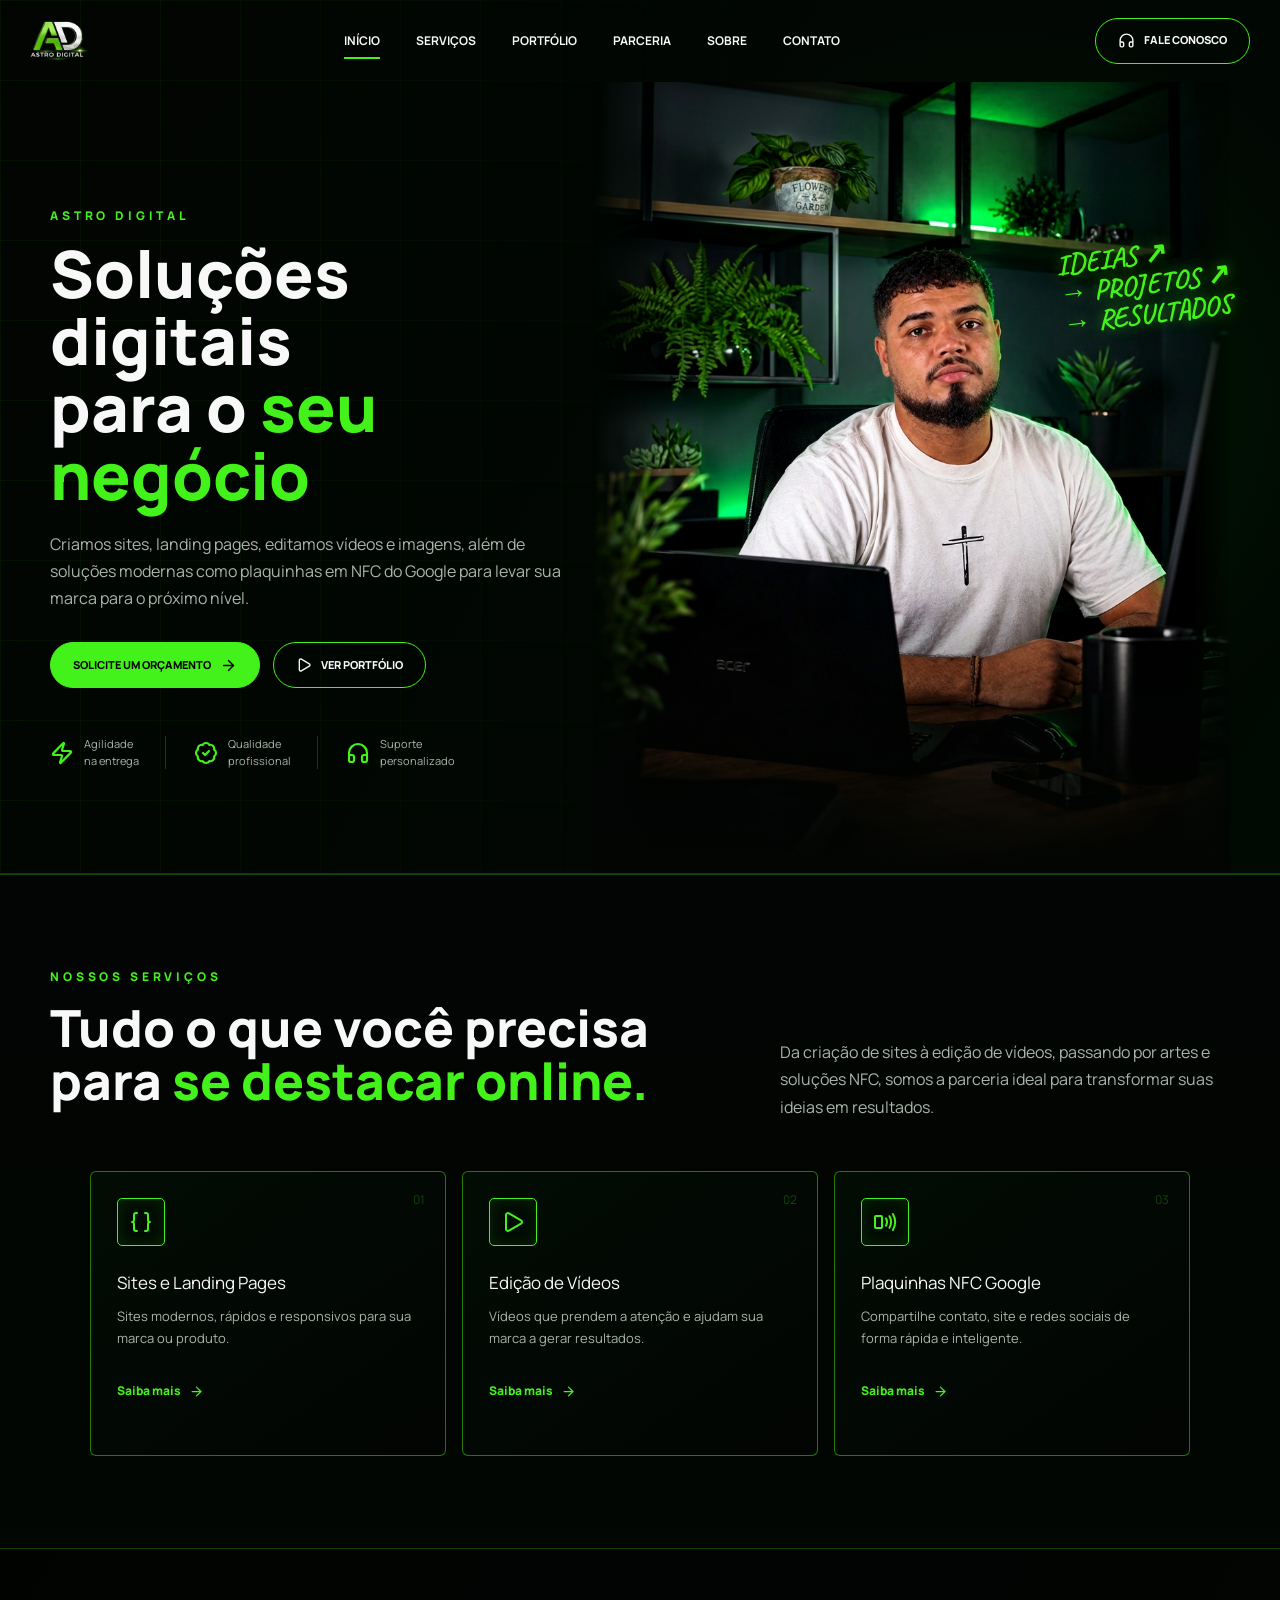
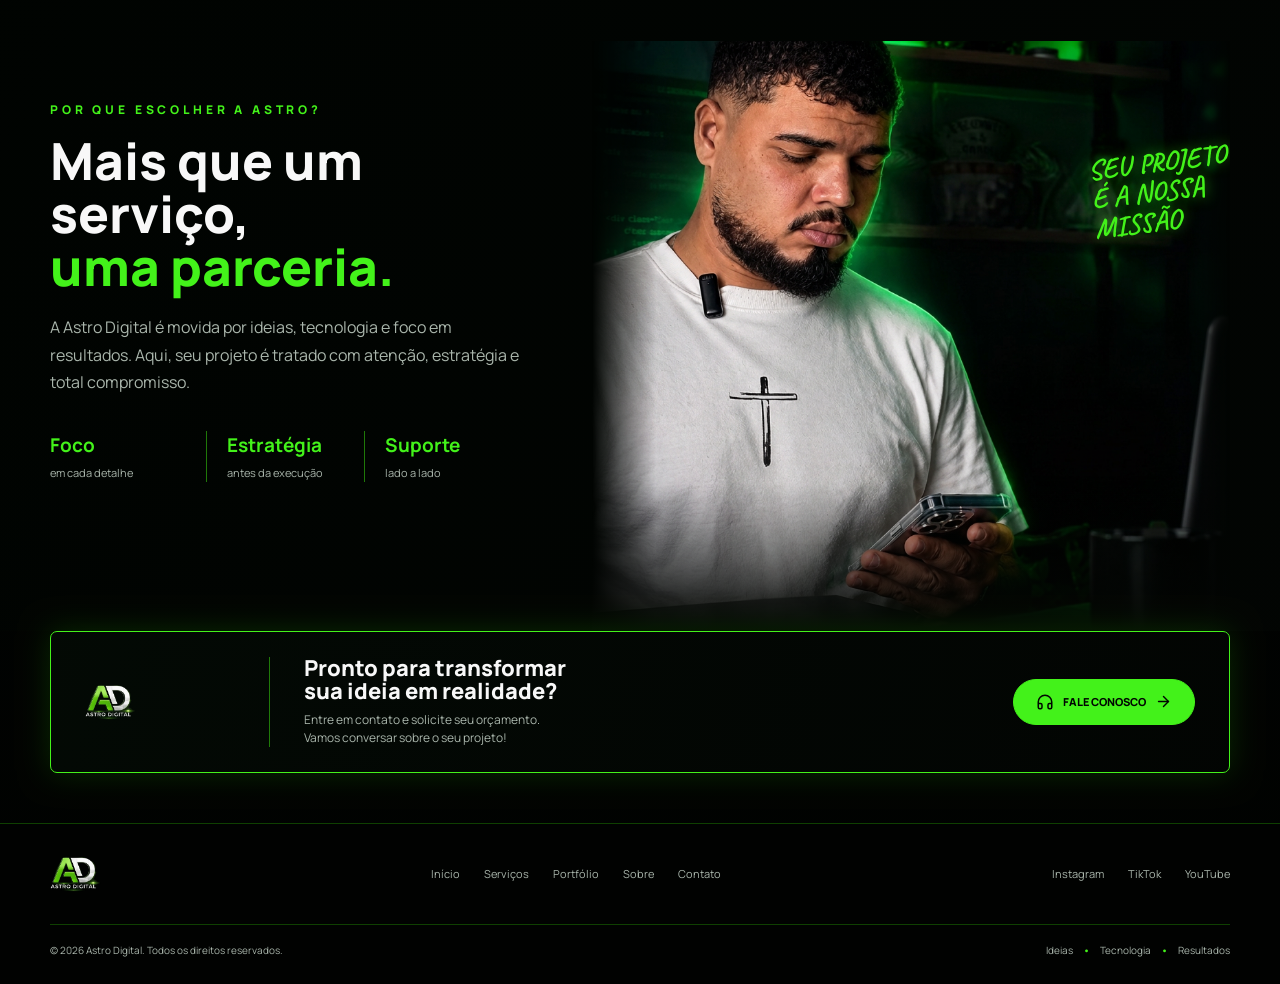
==== index.html @ e7de52a6 "fix(services): remove card Edicao de Imagens e reorganiza grid para 3 servicos - Remove o card de se" ====
<!DOCTYPE html><html lang="en"><head><meta charSet="utf-8"/><meta name="viewport" content="width=device-width, initial-scale=1"/><link rel="preload" as="image" href="assets/astro-digital-logo.png"/><link rel="preload" as="image" href="assets/astro-working-desk-clean-v2-CTV6lMRl.jpg"/><link rel="preload" as="image" href="assets/astro-working-mobile-clean-CJZQh8Om.jpg"/><link rel="stylesheet" href="assets/styles-Bp2NndaP.css" data-precedence="default"/><link rel="stylesheet" href="https://fonts.googleapis.com/css2?family=Caveat:wght@600;700&amp;family=Manrope:wght@400;500;600;700;800&amp;display=swap" data-precedence="default"/><title>Astro Digital | Soluções digitais para o seu negócio</title><meta name="author" content="Astro Digital"/><meta name="description" content="Sites, landing pages, edição de vídeos e imagens e soluções NFC para transformar sua presença digital."/><meta property="og:title" content="Astro Digital | Ideias, tecnologia e resultados"/><meta property="og:description" content="Soluções digitais modernas para levar sua marca ao próximo nível."/><meta property="og:type" content="website"/><meta name="twitter:card" content="summary_large_image"/><link rel="modulepreload" href="assets/index-htmOIu1R.js"/><link rel="modulepreload" href="assets/routes-BQDu5A8Y.js"/><link rel="preconnect" href="https://fonts.googleapis.com"/><link rel="preconnect" href="https://fonts.gstatic.com" crossorigin="anonymous"/><link rel="icon" href="/favicon.png" type="image/png"/>
<style>
	@font-face {
		font-family: 'CameraPlainVariable';
		src: url('https://cdn.gpteng.co/mcp-widgets/v1/fonts/CameraPlainVariable.woff2') format('woff2');
		font-weight: 100 900;
		font-style: normal;
		font-display: swap;
	}

	

	

	

	

	

	

	

	

	

	

	

	

	

	

	
		
		
		
		

  
  
  @media (min-width: 901px) {
    .services-grid {
      grid-template-columns: repeat(3, 1fr) !important;
      max-width: 1100px !important;
      margin-inline: auto !important;
    }
  }

  /* Mobile Menu Styles & Fixes */
  @media (max-width: 900px) {
    /* Header MUST be higher than any backdrop */
    .site-header {
      z-index: 100000 !important;
      position: fixed !important;
    }
    .header-inner {
      position: relative !important;
      z-index: 100001 !important;
    }
    .menu-toggle {
      display: inline-flex !important;
      position: relative !important;
      z-index: 100002 !important;
      cursor: pointer !important;
      touch-action: manipulation !important;
      -webkit-tap-highlight-color: transparent !important;
      border: 1.5px solid #39FF14 !important;
      background: #07100A !important;
      color: #39FF14 !important;
      border-radius: 8px !important;
      width: 44px !important;
      height: 44px !important;
      padding: 0 !important;
      align-items: center !important;
      justify-content: center !important;
      box-shadow: 0 0 15px rgba(57, 255, 20, 0.25) !important;
      transition: all 0.2s ease !important;
    }
    .menu-toggle svg {
      stroke: #39FF14 !important;
      width: 22px !important;
      height: 22px !important;
    }
    .main-nav {
      display: none !important;
      position: fixed !important;
      top: 76px !important;
      left: 12px !important;
      right: 12px !important;
      background: #07100A !important;
      background: rgba(7, 16, 10, 0.98) !important;
      -webkit-backdrop-filter: blur(20px) !important;
      backdrop-filter: blur(20px) !important;
      border: 1px solid #144626 !important;
      border-radius: 16px !important;
      box-shadow: 0 25px 60px rgba(0, 0, 0, 0.95), 0 0 30px rgba(57, 255, 20, 0.15) !important;
      padding: 18px 16px !important;
      flex-direction: column !important;
      align-items: stretch !important;
      gap: 6px !important;
      z-index: 100001 !important;
      max-height: calc(100vh - 90px) !important;
      overflow-y: auto !important;
    }
    .main-nav.is-open {
      display: flex !important;
      animation: menuSlideDown 0.2s cubic-bezier(0.16, 1, 0.3, 1) forwards !important;
    }
    /* Remove the weird horizontal line under In�cio */
    .main-nav a:after {
      display: none !important;
      content: none !important;
    }
    .main-nav a {
      display: flex !important;
      align-items: center !important;
      justify-content: space-between !important;
      padding: 13px 16px !important;
      color: #FFFFFF !important;
      font-size: 14px !important;
      font-weight: 700 !important;
      letter-spacing: 0.5px !important;
      text-transform: uppercase !important;
      border-radius: 8px !important;
      border: 1px solid rgba(255, 255, 255, 0.06) !important;
      background: rgba(255, 255, 255, 0.02) !important;
      transition: all 0.15s ease !important;
      text-decoration: none !important;
    }
    .main-nav a:hover, .main-nav a:active {
      background: rgba(57, 255, 20, 0.12) !important;
      border-color: #39FF14 !important;
      color: #39FF14 !important;
      padding-left: 20px !important;
    }
    .main-nav a.nav-mobile-cta {
      margin-top: 10px !important;
      background: #39FF14 !important;
      color: #030605 !important;
      font-weight: 800 !important;
      font-size: 15px !important;
      justify-content: center !important;
      gap: 8px !important;
      border: none !important;
      box-shadow: 0 4px 18px rgba(57, 255, 20, 0.35) !important;
      padding: 15px !important;
    }
    .main-nav a.nav-mobile-cta:hover, .main-nav a.nav-mobile-cta:active {
      background: #18E65C !important;
      color: #030605 !important;
      padding-left: 16px !important;
    }
    .main-nav a.nav-mobile-cta svg {
      stroke: #030605 !important;
      color: #030605 !important;
    }
    /* Backdrop sits BEHIND site-header (z-index: 99990 vs 100000) */
    .nav-backdrop {
      display: none;
      position: fixed;
      inset: 0;
      background: rgba(0, 0, 0, 0.7);
      -webkit-backdrop-filter: blur(4px);
      backdrop-filter: blur(4px);
      z-index: 99990 !important;
    }
    .nav-backdrop.is-open {
      display: block !important;
    }
  }
  @media (min-width: 901px) {
    .nav-mobile-cta {
      display: none !important;
    }
  }
  @keyframes menuSlideDown {
    from {
      opacity: 0;
      transform: translateY(-14px) scale(0.98);
    }
    to {
      opacity: 1;
      transform: translateY(0) scale(1);
    }
  }
</style>
<meta name="twitter:title" content="Astro Digital | Ideias, tecnologia e resultados"><meta name="twitter:description" content="Soluções digitais modernas para levar sua marca ao próximo nível."><meta property="og:image" content="https://pub-bb2e103a32db4e198524a2e9ed8f35b4.r2.dev/lovp_7zy7ee81qc8mzsssf09ak0rqf8/93fd3decd55ed6b2c03324926ef4eb8d_1790677538454.png"><meta name="twitter:image" content="https://pub-bb2e103a32db4e198524a2e9ed8f35b4.r2.dev/lovp_7zy7ee81qc8mzsssf09ak0rqf8/93fd3decd55ed6b2c03324926ef4eb8d_1790677538454.png"><style>
  #lovable-badge, 
  aside[id*="lovable"], 
  div[id*="lovable"], 
  a[href*="lovable.dev"],
  a[href*="lovable"] { 
    display: none !important; 
    opacity: 0 !important; 
    visibility: hidden !important; 
    pointer-events: none !important; 
  }
  .brand {
    display: inline-flex !important;
    align-items: center !important;
    height: 48px !important;
    width: auto !important;
    max-width: 180px !important;
    overflow: visible !important;
  }
  .brand img {
    object-fit: contain !important;
    object-position: left center !important;
    width: auto !important;
    height: 42px !important;
    max-height: 42px !important;
    max-width: 100% !important;
    display: block !important;
  }
  .brand.brand-compact {
    height: 40px !important;
    max-width: 150px !important;
  }
  .brand.brand-compact img {
    height: 36px !important;
    max-height: 36px !important;
  }
</style>
</head><body><!--$--><main class="site-shell"><header class="site-header"><div class="header-inner"><a class="brand" href="#inicio" aria-label="Astro Digital — início"><img src="assets/astro-digital-logo.png" alt="Astro Digital"/></a><nav class="main-nav" aria-label="Navegação principal"><a href="#inicio">Início</a><a href="#servicos">Serviços</a><a href="portfolio.html">Portfólio</a><a href="parceria.html">Parceria</a><a href="#sobre">Sobre</a><a href="#contato">Contato</a><a href="https://wa.me/5573982335157?text=Ol%C3%A1%2C%20vim%20pelo%20site%20da%20Astro%20Digital%20e%20gostaria%20de%20solicitar%20um%20or%C3%A7amento." target="_blank" rel="noreferrer" class="nav-mobile-cta"><svg xmlns="http://www.w3.org/2000/svg" width="16" height="16" viewBox="0 0 24 24" fill="none" stroke="currentColor" stroke-width="2" stroke-linecap="round" stroke-linejoin="round" class="lucide lucide-headphones" aria-hidden="true"><path d="M3 14h3a2 2 0 0 1 2 2v3a2 2 0 0 1-2 2H5a2 2 0 0 1-2-2v-7a9 9 0 0 1 18 0v7a2 2 0 0 1-2 2h-1a2 2 0 0 1-2-2v-3a2 2 0 0 1 2-2h3"></path></svg> Fale conosco</a></nav><a class="button button-outline header-cta" href="https://wa.me/5573982335157?text=Olá%2C%20vim%20pelo%20site%20da%20Astro%20Digital%20e%20gostaria%20de%20solicitar%20um%20orçamento." target="_blank" rel="noreferrer"><svg xmlns="http://www.w3.org/2000/svg" width="17" height="17" viewBox="0 0 24 24" fill="none" stroke="currentColor" stroke-width="2" stroke-linecap="round" stroke-linejoin="round" class="lucide lucide-headphones" aria-hidden="true"><path d="M3 14h3a2 2 0 0 1 2 2v3a2 2 0 0 1-2 2H5a2 2 0 0 1-2-2v-7a9 9 0 0 1 18 0v7a2 2 0 0 1-2 2h-1a2 2 0 0 1-2-2v-3a2 2 0 0 1 2-2h3"></path></svg> Fale conosco</a><button class="menu-toggle" type="button" aria-label="Abrir menu" aria-expanded="false"><svg xmlns="http://www.w3.org/2000/svg" width="24" height="24" viewBox="0 0 24 24" fill="none" stroke="currentColor" stroke-width="2" stroke-linecap="round" stroke-linejoin="round" class="lucide lucide-menu" aria-hidden="true"><path d="M4 5h16"></path><path d="M4 12h16"></path><path d="M4 19h16"></path></svg></button></div></header><section class="hero" id="inicio"><div class="hero-grid container"><div class="hero-copy"><p class="eyebrow">Astro Digital</p><h1>Soluções digitais<br/> para o <em>seu negócio</em></h1><p class="hero-description">Criamos sites, landing pages, editamos vídeos e imagens, além de soluções modernas como plaquinhas em NFC do Google para levar sua marca para o próximo nível.</p><div class="hero-actions"><a class="button button-primary" href="https://wa.me/5573982335157?text=Olá%2C%20vim%20pelo%20site%20da%20Astro%20Digital%20e%20gostaria%20de%20solicitar%20um%20orçamento." target="_blank" rel="noreferrer">Solicite um orçamento <svg xmlns="http://www.w3.org/2000/svg" width="17" height="17" viewBox="0 0 24 24" fill="none" stroke="currentColor" stroke-width="2" stroke-linecap="round" stroke-linejoin="round" class="lucide lucide-arrow-right" aria-hidden="true"><path d="M5 12h14"></path><path d="m12 5 7 7-7 7"></path></svg></a><a class="button button-outline" href="portfolio.html"><svg xmlns="http://www.w3.org/2000/svg" width="16" height="16" viewBox="0 0 24 24" fill="none" stroke="currentColor" stroke-width="2" stroke-linecap="round" stroke-linejoin="round" class="lucide lucide-play" aria-hidden="true"><path d="M5 5a2 2 0 0 1 3.008-1.728l11.997 6.998a2 2 0 0 1 .003 3.458l-12 7A2 2 0 0 1 5 19z"></path></svg> Ver portfólio</a></div><div class="trust-row"><span><svg xmlns="http://www.w3.org/2000/svg" width="24" height="24" viewBox="0 0 24 24" fill="none" stroke="currentColor" stroke-width="2" stroke-linecap="round" stroke-linejoin="round" class="lucide lucide-zap" aria-hidden="true"><path d="M4 14a1 1 0 0 1-.78-1.63l9.9-10.2a.5.5 0 0 1 .86.46l-1.92 6.02A1 1 0 0 0 13 10h7a1 1 0 0 1 .78 1.63l-9.9 10.2a.5.5 0 0 1-.86-.46l1.92-6.02A1 1 0 0 0 11 14z"></path></svg> Agilidade<br/> na entrega</span><span><svg xmlns="http://www.w3.org/2000/svg" width="24" height="24" viewBox="0 0 24 24" fill="none" stroke="currentColor" stroke-width="2" stroke-linecap="round" stroke-linejoin="round" class="lucide lucide-badge-check" aria-hidden="true"><path d="M3.85 8.62a4 4 0 0 1 4.78-4.77 4 4 0 0 1 6.74 0 4 4 0 0 1 4.78 4.78 4 4 0 0 1 0 6.74 4 4 0 0 1-4.77 4.78 4 4 0 0 1-6.75 0 4 4 0 0 1-4.78-4.77 4 4 0 0 1 0-6.76Z"></path><path d="m9 12 2 2 4-4"></path></svg> Qualidade<br/> profissional</span><span><svg xmlns="http://www.w3.org/2000/svg" width="24" height="24" viewBox="0 0 24 24" fill="none" stroke="currentColor" stroke-width="2" stroke-linecap="round" stroke-linejoin="round" class="lucide lucide-headphones" aria-hidden="true"><path d="M3 14h3a2 2 0 0 1 2 2v3a2 2 0 0 1-2 2H5a2 2 0 0 1-2-2v-7a9 9 0 0 1 18 0v7a2 2 0 0 1-2 2h-1a2 2 0 0 1-2-2v-3a2 2 0 0 1 2-2h3"></path></svg> Suporte<br/> personalizado</span></div></div><div class="hero-visual"><img src="assets/astro-working-desk-clean-v2-CTV6lMRl.jpg" alt="Profissional da Astro Digital em seu estúdio de trabalho"/><div class="scribble">IDEIAS ↗<br/>→ PROJETOS ↗<br/>→ RESULTADOS</div></div></div></section><section class="services section" id="servicos"><div class="container"><div class="section-intro split-heading"><div><p class="eyebrow">Nossos serviços</p><h2>Tudo o que você precisa<br/> para <em>se destacar online.</em></h2></div><p>Da criação de sites à edição de vídeos, passando por artes e soluções NFC, somos a parceria ideal para transformar suas ideias em resultados.</p></div><div class="services-grid"><article class="service-card"><span class="service-number">0<!-- -->1</span><div class="service-icon"><svg xmlns="http://www.w3.org/2000/svg" width="24" height="24" viewBox="0 0 24 24" fill="none" stroke="currentColor" stroke-width="2" stroke-linecap="round" stroke-linejoin="round" class="lucide lucide-braces" aria-hidden="true"><path d="M8 3H7a2 2 0 0 0-2 2v5a2 2 0 0 1-2 2 2 2 0 0 1 2 2v5c0 1.1.9 2 2 2h1"></path><path d="M16 21h1a2 2 0 0 0 2-2v-5c0-1.1.9-2 2-2a2 2 0 0 1-2-2V5a2 2 0 0 0-2-2h-1"></path></svg></div><h3>Sites e Landing Pages</h3><p>Sites modernos, rápidos e responsivos para sua marca ou produto.</p><a href="https://wa.me/5573982335157?text=Olá%2C%20vim%20pelo%20site%20da%20Astro%20Digital%20e%20gostaria%20de%20solicitar%20um%20orçamento." target="_blank" rel="noreferrer">Saiba mais <svg xmlns="http://www.w3.org/2000/svg" width="15" height="15" viewBox="0 0 24 24" fill="none" stroke="currentColor" stroke-width="2" stroke-linecap="round" stroke-linejoin="round" class="lucide lucide-arrow-right" aria-hidden="true"><path d="M5 12h14"></path><path d="m12 5 7 7-7 7"></path></svg></a></article><article class="service-card"><span class="service-number">0<!-- -->2</span><div class="service-icon"><svg xmlns="http://www.w3.org/2000/svg" width="24" height="24" viewBox="0 0 24 24" fill="none" stroke="currentColor" stroke-width="2" stroke-linecap="round" stroke-linejoin="round" class="lucide lucide-play" aria-hidden="true"><path d="M5 5a2 2 0 0 1 3.008-1.728l11.997 6.998a2 2 0 0 1 .003 3.458l-12 7A2 2 0 0 1 5 19z"></path></svg></div><h3>Edição de Vídeos</h3><p>Vídeos que prendem a atenção e ajudam sua marca a gerar resultados.</p><a href="https://wa.me/5573982335157?text=Olá%2C%20vim%20pelo%20site%20da%20Astro%20Digital%20e%20gostaria%20de%20solicitar%20um%20orçamento." target="_blank" rel="noreferrer">Saiba mais <svg xmlns="http://www.w3.org/2000/svg" width="15" height="15" viewBox="0 0 24 24" fill="none" stroke="currentColor" stroke-width="2" stroke-linecap="round" stroke-linejoin="round" class="lucide lucide-arrow-right" aria-hidden="true"><path d="M5 12h14"></path><path d="m12 5 7 7-7 7"></path></svg></a></article><article class="service-card"><span class="service-number">0<!-- -->3</span><div class="service-icon"><svg xmlns="http://www.w3.org/2000/svg" width="24" height="24" viewBox="0 0 24 24" fill="none" stroke="currentColor" stroke-width="2" stroke-linecap="round" stroke-linejoin="round" class="lucide lucide-smartphone-nfc" aria-hidden="true"><rect width="7" height="12" x="2" y="6" rx="1"></rect><path d="M13 8.32a7.43 7.43 0 0 1 0 7.36"></path><path d="M16.46 6.21a11.76 11.76 0 0 1 0 11.58"></path><path d="M19.91 4.1a15.91 15.91 0 0 1 .01 15.8"></path></svg></div><h3>Plaquinhas NFC Google</h3><p>Compartilhe contato, site e redes sociais de forma rápida e inteligente.</p><a href="https://wa.me/5573982335157?text=Olá%2C%20vim%20pelo%20site%20da%20Astro%20Digital%20e%20gostaria%20de%20solicitar%20um%20orçamento." target="_blank" rel="noreferrer">Saiba mais <svg xmlns="http://www.w3.org/2000/svg" width="15" height="15" viewBox="0 0 24 24" fill="none" stroke="currentColor" stroke-width="2" stroke-linecap="round" stroke-linejoin="round" class="lucide lucide-arrow-right" aria-hidden="true"><path d="M5 12h14"></path><path d="m12 5 7 7-7 7"></path></svg></a></article></div></div></section><section class="about section" id="sobre"><div class="container about-grid"><div class="about-copy"><p class="eyebrow">Por que escolher a Astro?</p><h2>Mais que um serviço,<br/><em>uma parceria.</em></h2><p>A Astro Digital é movida por ideias, tecnologia e foco em resultados. Aqui, seu projeto é tratado com atenção, estratégia e total compromisso.</p><div class="values-row"><div><strong>Foco</strong><span>em cada detalhe</span></div><div><strong>Estratégia</strong><span>antes da execução</span></div><div><strong>Suporte</strong><span>lado a lado</span></div></div></div><div class="about-visual"><img src="assets/astro-working-mobile-clean-CJZQh8Om.jpg" alt="Profissional da Astro Digital trabalhando em um projeto"/><div class="scribble">SEU PROJETO<br/>É A NOSSA<br/>MISSÃO</div></div></div></section><section class="contact section" id="contato"><div class="container contact-box"><a class="brand brand-compact" href="#inicio" aria-label="Astro Digital — início"><img src="assets/astro-digital-logo.png" alt="Astro Digital"/></a><div class="contact-copy"><h2>Pronto para transformar<br/> sua ideia em realidade?</h2><p>Entre em contato e solicite seu orçamento.<br/>Vamos conversar sobre o seu projeto!</p></div><a class="button button-primary" href="https://wa.me/5573982335157?text=Olá%2C%20vim%20pelo%20site%20da%20Astro%20Digital%20e%20gostaria%20de%20solicitar%20um%20orçamento." target="_blank" rel="noreferrer"><svg xmlns="http://www.w3.org/2000/svg" width="18" height="18" viewBox="0 0 24 24" fill="none" stroke="currentColor" stroke-width="2" stroke-linecap="round" stroke-linejoin="round" class="lucide lucide-headphones" aria-hidden="true"><path d="M3 14h3a2 2 0 0 1 2 2v3a2 2 0 0 1-2 2H5a2 2 0 0 1-2-2v-7a9 9 0 0 1 18 0v7a2 2 0 0 1-2 2h-1a2 2 0 0 1-2-2v-3a2 2 0 0 1 2-2h3"></path></svg> Fale conosco <svg xmlns="http://www.w3.org/2000/svg" width="17" height="17" viewBox="0 0 24 24" fill="none" stroke="currentColor" stroke-width="2" stroke-linecap="round" stroke-linejoin="round" class="lucide lucide-arrow-right" aria-hidden="true"><path d="M5 12h14"></path><path d="m12 5 7 7-7 7"></path></svg></a></div></section><footer class="footer"><div class="container footer-main"><a class="brand brand-compact" href="#inicio" aria-label="Astro Digital — início"><img src="assets/astro-digital-logo.png" alt="Astro Digital"/></a><nav aria-label="Navegação do rodapé"><a href="#inicio">Início</a><a href="#servicos">Serviços</a><a href="portfolio.html">Portfólio</a><a href="#sobre">Sobre</a><a href="#contato">Contato</a></nav><div class="footer-socials"><a href="https://www.instagram.com/astro_digital01/" target="_blank" rel="noreferrer">Instagram</a><a href="#contato">TikTok</a><a href="#contato">YouTube</a></div></div><div class="container footer-bottom"><span>© 2026 Astro Digital. Todos os direitos reservados.</span><span>Ideias <b>•</b> Tecnologia <b>•</b> Resultados</span></div></footer></main>


<script>
(function() {
  const menuToggle = document.querySelector('.menu-toggle');
  const mainNav = document.querySelector('.main-nav');
  const header = document.querySelector('.site-header');

  if (!menuToggle || !mainNav) return;

  // Create backdrop element (sits behind header)
  let backdrop = document.querySelector('.nav-backdrop');
  if (!backdrop) {
    backdrop = document.createElement('div');
    backdrop.className = 'nav-backdrop';
    document.body.appendChild(backdrop);
  }

  // Icons with explicit neon green stroke
  const hamburgerSvg = '<svg xmlns="http://www.w3.org/2000/svg" width="22" height="22" viewBox="0 0 24 24" fill="none" stroke="#39FF14" stroke-width="2.2" stroke-linecap="round" stroke-linejoin="round"><path d="M4 6h16"></path><path d="M4 12h16"></path><path d="M4 18h16"></path></svg>';
  const closeSvg = '<svg xmlns="http://www.w3.org/2000/svg" width="22" height="22" viewBox="0 0 24 24" fill="none" stroke="#39FF14" stroke-width="2.5" stroke-linecap="round" stroke-linejoin="round"><line x1="18" y1="6" x2="6" y2="18"></line><line x1="6" y1="6" x2="18" y2="18"></line></svg>';

  function openMenu() {
    mainNav.classList.add('is-open');
    backdrop.classList.add('is-open');
    menuToggle.setAttribute('aria-expanded', 'true');
    menuToggle.setAttribute('aria-label', 'Fechar menu');
    menuToggle.innerHTML = closeSvg;
    document.body.style.overflow = 'hidden';
  }

  function closeMenu() {
    mainNav.classList.remove('is-open');
    backdrop.classList.remove('is-open');
    menuToggle.setAttribute('aria-expanded', 'false');
    menuToggle.setAttribute('aria-label', 'Abrir menu');
    menuToggle.innerHTML = hamburgerSvg;
    document.body.style.overflow = '';
  }

  function toggleMenu(e) {
    if (e) {
      e.preventDefault();
      e.stopPropagation();
    }
    const isOpen = mainNav.classList.contains('is-open');
    if (isOpen) {
      closeMenu();
    } else {
      openMenu();
    }
  }

  // Set initial icon
  menuToggle.innerHTML = hamburgerSvg;

  // Event listeners
  menuToggle.addEventListener('click', toggleMenu);
  backdrop.addEventListener('click', closeMenu);

  // Close when clicking any menu link
  mainNav.querySelectorAll('a').forEach(link => {
    link.addEventListener('click', () => {
      closeMenu();
    });
  });

  // Close on Escape
  document.addEventListener('keydown', (e) => {
    if (e.key === 'Escape' && mainNav.classList.contains('is-open')) {
      closeMenu();
    }
  });

  // Header scroll effect
  if (header) {
    const handleScroll = () => {
      if (window.scrollY > 20) {
        header.classList.add('is-scrolled');
      } else {
        header.classList.remove('is-scrolled');
      }
    };
    window.addEventListener('scroll', handleScroll, { passive: true });
    handleScroll();
  }
})();
</script>
</body></html>
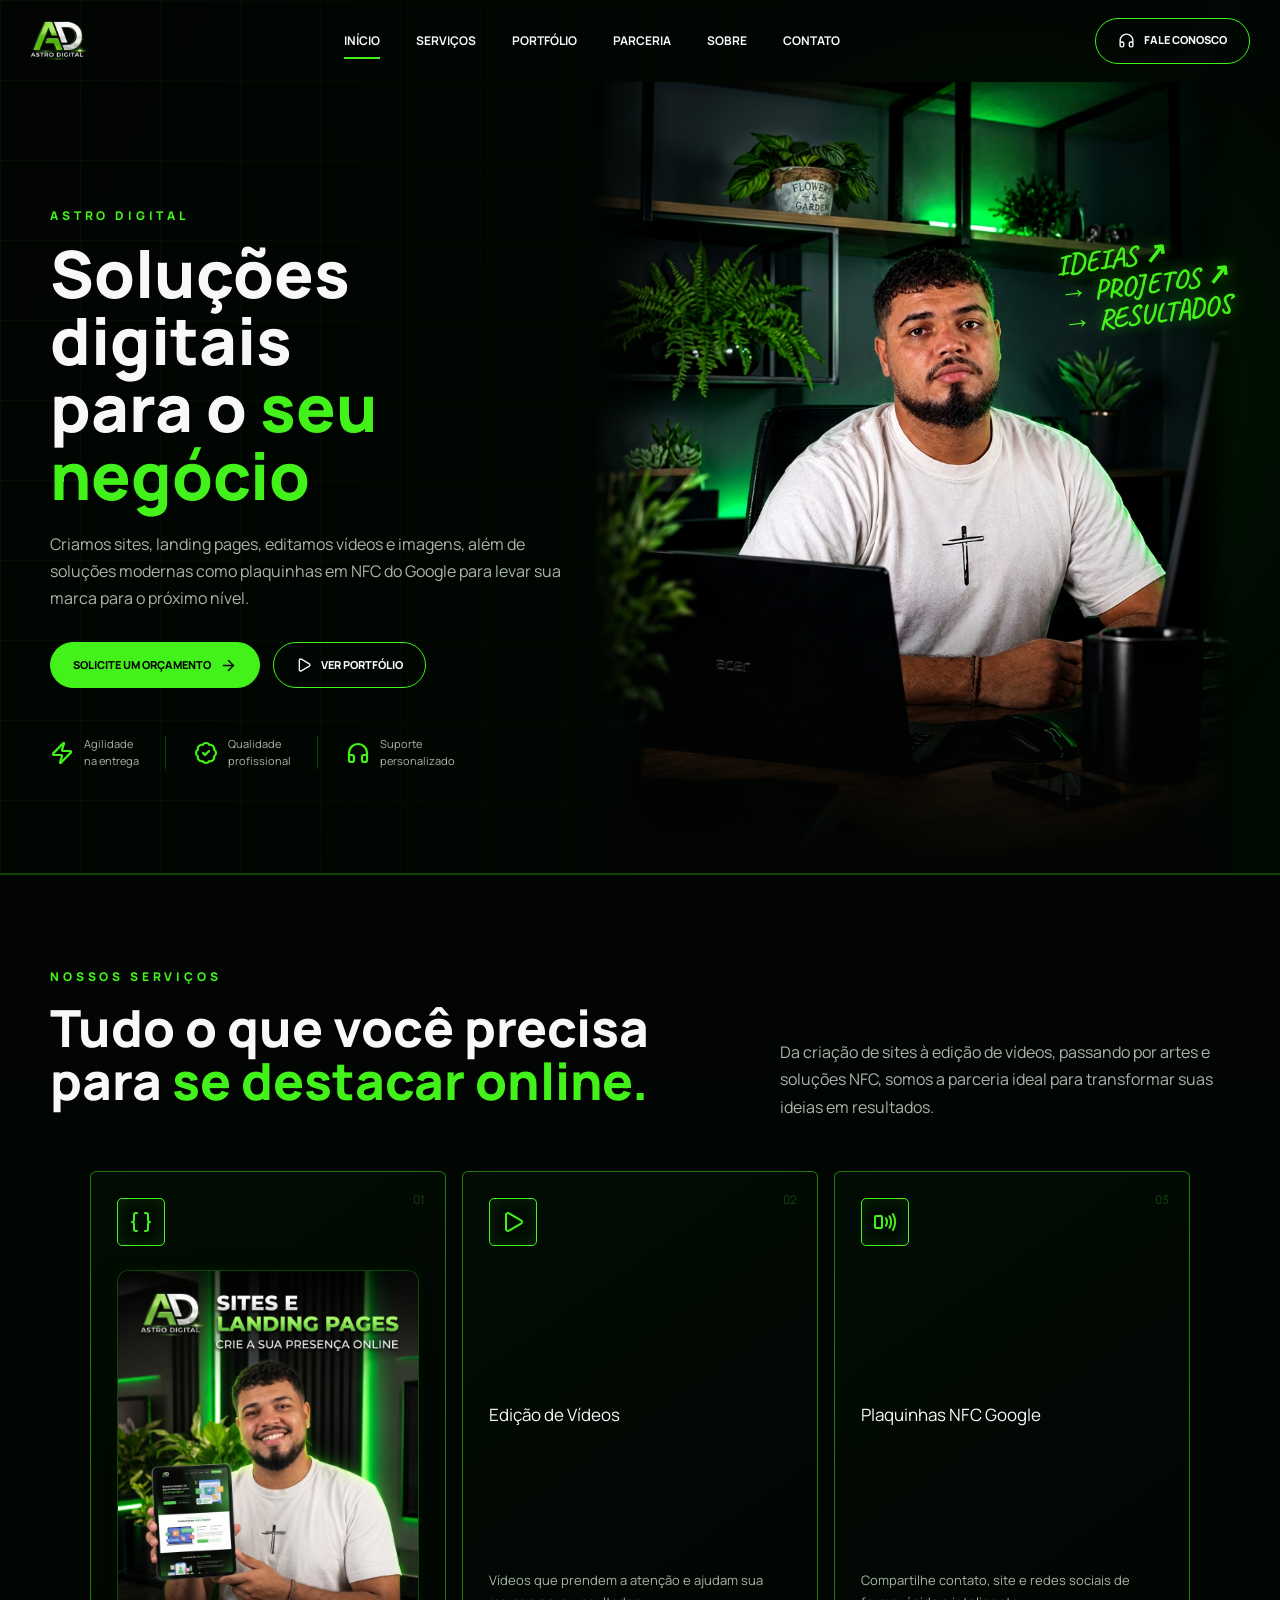
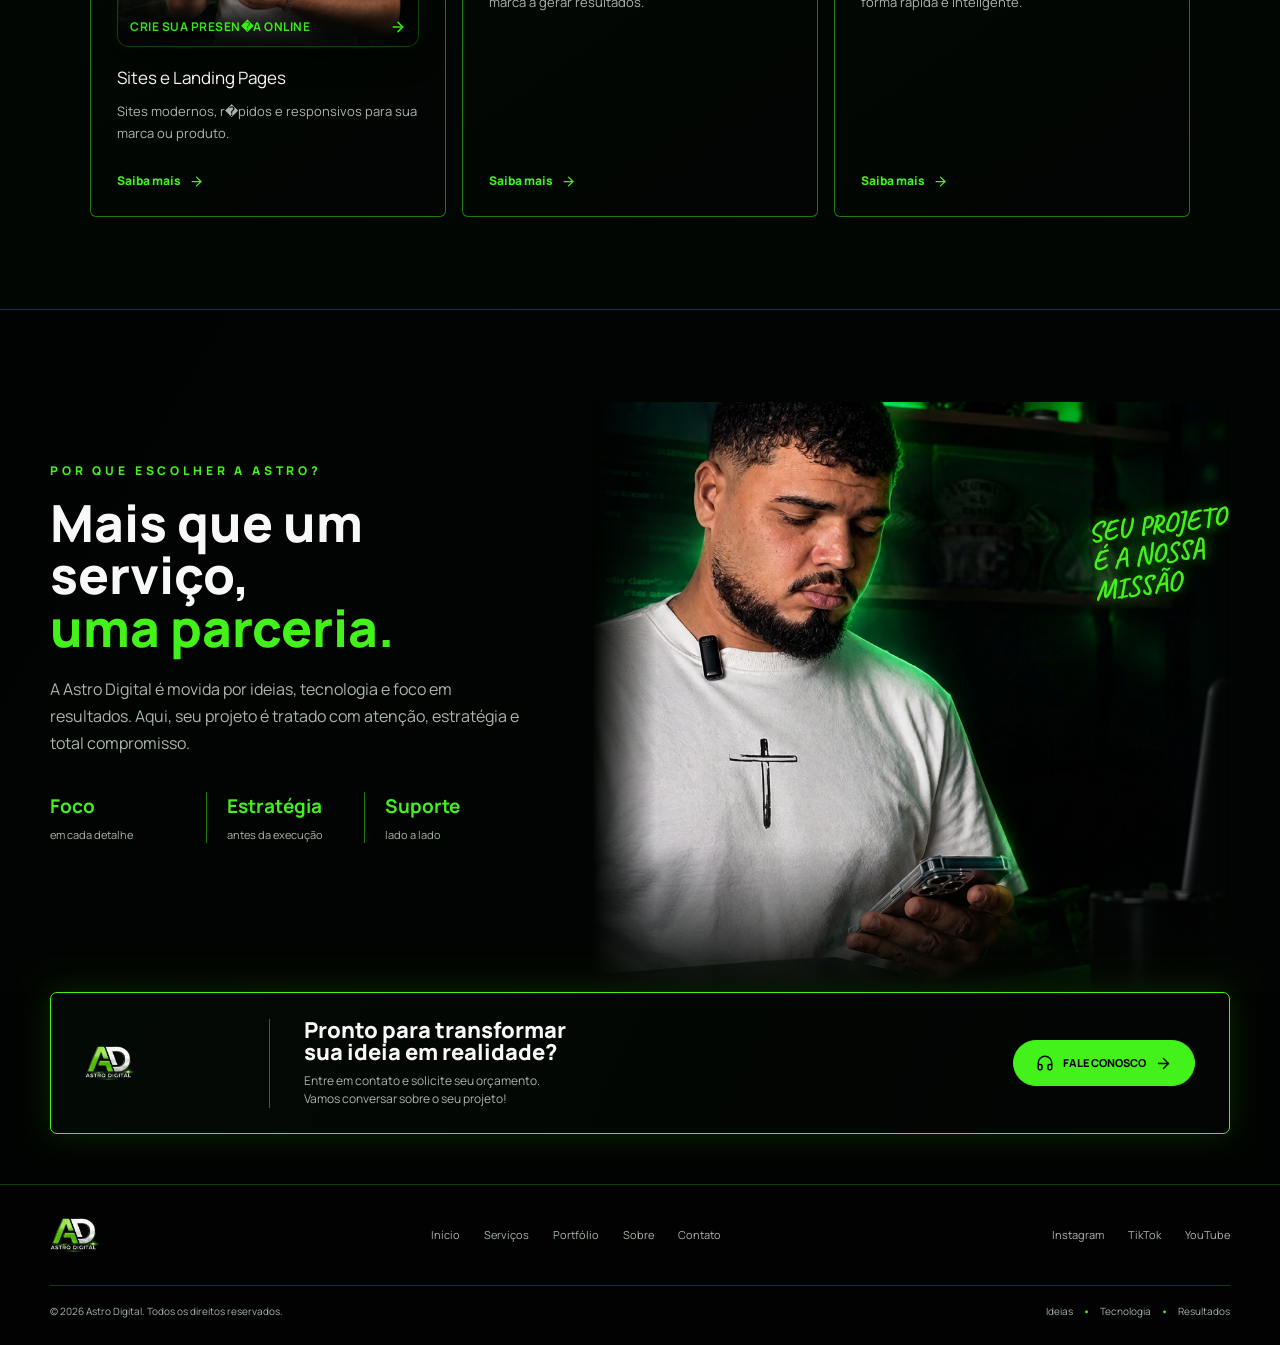
==== commit e93fa43d: "feat(services): adiciona imagem mockup no card Sites e Landing Pages - Integra a imagem oficial com " ====
--- a/index.html
+++ b/index.html
@@ -50,6 +50,65 @@
       max-width: 1100px !important;
       margin-inline: auto !important;
     }
+  }
+
+  
+  /* Service Card Media Styles */
+  .service-card {
+    display: flex !important;
+    flex-direction: column !important;
+    justify-content: space-between !important;
+  }
+  .service-media-link {
+    display: block !important;
+    text-decoration: none !important;
+    margin-bottom: 18px !important;
+  }
+  .service-media-wrap {
+    position: relative !important;
+    width: 100% !important;
+    border-radius: 12px !important;
+    overflow: hidden !important;
+    border: 1px solid rgba(57, 255, 20, 0.25) !important;
+    background: #030605 !important;
+    box-shadow: 0 10px 25px rgba(0, 0, 0, 0.7), 0 0 15px rgba(57, 255, 20, 0.08) !important;
+    transition: all 0.3s cubic-bezier(0.16, 1, 0.3, 1) !important;
+  }
+  .service-card-photo {
+    width: 100% !important;
+    height: auto !important;
+    aspect-ratio: 4 / 5 !important;
+    object-fit: cover !important;
+    object-position: center top !important;
+    display: block !important;
+    transition: transform 0.4s ease, filter 0.4s ease !important;
+  }
+  .service-card:hover .service-media-wrap {
+    border-color: #39FF14 !important;
+    box-shadow: 0 14px 35px rgba(0, 0, 0, 0.8), 0 0 25px rgba(57, 255, 20, 0.25) !important;
+  }
+  .service-card:hover .service-card-photo {
+    transform: scale(1.03) !important;
+    filter: brightness(1.05) !important;
+  }
+  .service-media-overlay {
+    position: absolute !important;
+    inset: auto 0 0 0 !important;
+    background: linear-gradient(to top, rgba(3, 6, 5, 0.95) 0%, rgba(3, 6, 5, 0.6) 60%, transparent 100%) !important;
+    padding: 14px 12px 10px !important;
+    display: flex !important;
+    align-items: center !important;
+    justify-content: space-between !important;
+    color: #39FF14 !important;
+    font-size: 12px !important;
+    font-weight: 700 !important;
+    text-transform: uppercase !important;
+    letter-spacing: 0.5px !important;
+    opacity: 0.9 !important;
+    transition: opacity 0.3s ease !important;
+  }
+  .service-card:hover .service-media-overlay {
+    opacity: 1 !important;
   }
 
   /* Mobile Menu Styles & Fixes */
@@ -227,7 +286,24 @@
     max-height: 36px !important;
   }
 </style>
-</head><body><!--$--><main class="site-shell"><header class="site-header"><div class="header-inner"><a class="brand" href="#inicio" aria-label="Astro Digital — início"><img src="assets/astro-digital-logo.png" alt="Astro Digital"/></a><nav class="main-nav" aria-label="Navegação principal"><a href="#inicio">Início</a><a href="#servicos">Serviços</a><a href="portfolio.html">Portfólio</a><a href="parceria.html">Parceria</a><a href="#sobre">Sobre</a><a href="#contato">Contato</a><a href="https://wa.me/5573982335157?text=Ol%C3%A1%2C%20vim%20pelo%20site%20da%20Astro%20Digital%20e%20gostaria%20de%20solicitar%20um%20or%C3%A7amento." target="_blank" rel="noreferrer" class="nav-mobile-cta"><svg xmlns="http://www.w3.org/2000/svg" width="16" height="16" viewBox="0 0 24 24" fill="none" stroke="currentColor" stroke-width="2" stroke-linecap="round" stroke-linejoin="round" class="lucide lucide-headphones" aria-hidden="true"><path d="M3 14h3a2 2 0 0 1 2 2v3a2 2 0 0 1-2 2H5a2 2 0 0 1-2-2v-7a9 9 0 0 1 18 0v7a2 2 0 0 1-2 2h-1a2 2 0 0 1-2-2v-3a2 2 0 0 1 2-2h3"></path></svg> Fale conosco</a></nav><a class="button button-outline header-cta" href="https://wa.me/5573982335157?text=Olá%2C%20vim%20pelo%20site%20da%20Astro%20Digital%20e%20gostaria%20de%20solicitar%20um%20orçamento." target="_blank" rel="noreferrer"><svg xmlns="http://www.w3.org/2000/svg" width="17" height="17" viewBox="0 0 24 24" fill="none" stroke="currentColor" stroke-width="2" stroke-linecap="round" stroke-linejoin="round" class="lucide lucide-headphones" aria-hidden="true"><path d="M3 14h3a2 2 0 0 1 2 2v3a2 2 0 0 1-2 2H5a2 2 0 0 1-2-2v-7a9 9 0 0 1 18 0v7a2 2 0 0 1-2 2h-1a2 2 0 0 1-2-2v-3a2 2 0 0 1 2-2h3"></path></svg> Fale conosco</a><button class="menu-toggle" type="button" aria-label="Abrir menu" aria-expanded="false"><svg xmlns="http://www.w3.org/2000/svg" width="24" height="24" viewBox="0 0 24 24" fill="none" stroke="currentColor" stroke-width="2" stroke-linecap="round" stroke-linejoin="round" class="lucide lucide-menu" aria-hidden="true"><path d="M4 5h16"></path><path d="M4 12h16"></path><path d="M4 19h16"></path></svg></button></div></header><section class="hero" id="inicio"><div class="hero-grid container"><div class="hero-copy"><p class="eyebrow">Astro Digital</p><h1>Soluções digitais<br/> para o <em>seu negócio</em></h1><p class="hero-description">Criamos sites, landing pages, editamos vídeos e imagens, além de soluções modernas como plaquinhas em NFC do Google para levar sua marca para o próximo nível.</p><div class="hero-actions"><a class="button button-primary" href="https://wa.me/5573982335157?text=Olá%2C%20vim%20pelo%20site%20da%20Astro%20Digital%20e%20gostaria%20de%20solicitar%20um%20orçamento." target="_blank" rel="noreferrer">Solicite um orçamento <svg xmlns="http://www.w3.org/2000/svg" width="17" height="17" viewBox="0 0 24 24" fill="none" stroke="currentColor" stroke-width="2" stroke-linecap="round" stroke-linejoin="round" class="lucide lucide-arrow-right" aria-hidden="true"><path d="M5 12h14"></path><path d="m12 5 7 7-7 7"></path></svg></a><a class="button button-outline" href="portfolio.html"><svg xmlns="http://www.w3.org/2000/svg" width="16" height="16" viewBox="0 0 24 24" fill="none" stroke="currentColor" stroke-width="2" stroke-linecap="round" stroke-linejoin="round" class="lucide lucide-play" aria-hidden="true"><path d="M5 5a2 2 0 0 1 3.008-1.728l11.997 6.998a2 2 0 0 1 .003 3.458l-12 7A2 2 0 0 1 5 19z"></path></svg> Ver portfólio</a></div><div class="trust-row"><span><svg xmlns="http://www.w3.org/2000/svg" width="24" height="24" viewBox="0 0 24 24" fill="none" stroke="currentColor" stroke-width="2" stroke-linecap="round" stroke-linejoin="round" class="lucide lucide-zap" aria-hidden="true"><path d="M4 14a1 1 0 0 1-.78-1.63l9.9-10.2a.5.5 0 0 1 .86.46l-1.92 6.02A1 1 0 0 0 13 10h7a1 1 0 0 1 .78 1.63l-9.9 10.2a.5.5 0 0 1-.86-.46l1.92-6.02A1 1 0 0 0 11 14z"></path></svg> Agilidade<br/> na entrega</span><span><svg xmlns="http://www.w3.org/2000/svg" width="24" height="24" viewBox="0 0 24 24" fill="none" stroke="currentColor" stroke-width="2" stroke-linecap="round" stroke-linejoin="round" class="lucide lucide-badge-check" aria-hidden="true"><path d="M3.85 8.62a4 4 0 0 1 4.78-4.77 4 4 0 0 1 6.74 0 4 4 0 0 1 4.78 4.78 4 4 0 0 1 0 6.74 4 4 0 0 1-4.77 4.78 4 4 0 0 1-6.75 0 4 4 0 0 1-4.78-4.77 4 4 0 0 1 0-6.76Z"></path><path d="m9 12 2 2 4-4"></path></svg> Qualidade<br/> profissional</span><span><svg xmlns="http://www.w3.org/2000/svg" width="24" height="24" viewBox="0 0 24 24" fill="none" stroke="currentColor" stroke-width="2" stroke-linecap="round" stroke-linejoin="round" class="lucide lucide-headphones" aria-hidden="true"><path d="M3 14h3a2 2 0 0 1 2 2v3a2 2 0 0 1-2 2H5a2 2 0 0 1-2-2v-7a9 9 0 0 1 18 0v7a2 2 0 0 1-2 2h-1a2 2 0 0 1-2-2v-3a2 2 0 0 1 2-2h3"></path></svg> Suporte<br/> personalizado</span></div></div><div class="hero-visual"><img src="assets/astro-working-desk-clean-v2-CTV6lMRl.jpg" alt="Profissional da Astro Digital em seu estúdio de trabalho"/><div class="scribble">IDEIAS ↗<br/>→ PROJETOS ↗<br/>→ RESULTADOS</div></div></div></section><section class="services section" id="servicos"><div class="container"><div class="section-intro split-heading"><div><p class="eyebrow">Nossos serviços</p><h2>Tudo o que você precisa<br/> para <em>se destacar online.</em></h2></div><p>Da criação de sites à edição de vídeos, passando por artes e soluções NFC, somos a parceria ideal para transformar suas ideias em resultados.</p></div><div class="services-grid"><article class="service-card"><span class="service-number">0<!-- -->1</span><div class="service-icon"><svg xmlns="http://www.w3.org/2000/svg" width="24" height="24" viewBox="0 0 24 24" fill="none" stroke="currentColor" stroke-width="2" stroke-linecap="round" stroke-linejoin="round" class="lucide lucide-braces" aria-hidden="true"><path d="M8 3H7a2 2 0 0 0-2 2v5a2 2 0 0 1-2 2 2 2 0 0 1 2 2v5c0 1.1.9 2 2 2h1"></path><path d="M16 21h1a2 2 0 0 0 2-2v-5c0-1.1.9-2 2-2a2 2 0 0 1-2-2V5a2 2 0 0 0-2-2h-1"></path></svg></div><h3>Sites e Landing Pages</h3><p>Sites modernos, rápidos e responsivos para sua marca ou produto.</p><a href="https://wa.me/5573982335157?text=Olá%2C%20vim%20pelo%20site%20da%20Astro%20Digital%20e%20gostaria%20de%20solicitar%20um%20orçamento." target="_blank" rel="noreferrer">Saiba mais <svg xmlns="http://www.w3.org/2000/svg" width="15" height="15" viewBox="0 0 24 24" fill="none" stroke="currentColor" stroke-width="2" stroke-linecap="round" stroke-linejoin="round" class="lucide lucide-arrow-right" aria-hidden="true"><path d="M5 12h14"></path><path d="m12 5 7 7-7 7"></path></svg></a></article><article class="service-card"><span class="service-number">0<!-- -->2</span><div class="service-icon"><svg xmlns="http://www.w3.org/2000/svg" width="24" height="24" viewBox="0 0 24 24" fill="none" stroke="currentColor" stroke-width="2" stroke-linecap="round" stroke-linejoin="round" class="lucide lucide-play" aria-hidden="true"><path d="M5 5a2 2 0 0 1 3.008-1.728l11.997 6.998a2 2 0 0 1 .003 3.458l-12 7A2 2 0 0 1 5 19z"></path></svg></div><h3>Edição de Vídeos</h3><p>Vídeos que prendem a atenção e ajudam sua marca a gerar resultados.</p><a href="https://wa.me/5573982335157?text=Olá%2C%20vim%20pelo%20site%20da%20Astro%20Digital%20e%20gostaria%20de%20solicitar%20um%20orçamento." target="_blank" rel="noreferrer">Saiba mais <svg xmlns="http://www.w3.org/2000/svg" width="15" height="15" viewBox="0 0 24 24" fill="none" stroke="currentColor" stroke-width="2" stroke-linecap="round" stroke-linejoin="round" class="lucide lucide-arrow-right" aria-hidden="true"><path d="M5 12h14"></path><path d="m12 5 7 7-7 7"></path></svg></a></article><article class="service-card"><span class="service-number">0<!-- -->3</span><div class="service-icon"><svg xmlns="http://www.w3.org/2000/svg" width="24" height="24" viewBox="0 0 24 24" fill="none" stroke="currentColor" stroke-width="2" stroke-linecap="round" stroke-linejoin="round" class="lucide lucide-smartphone-nfc" aria-hidden="true"><rect width="7" height="12" x="2" y="6" rx="1"></rect><path d="M13 8.32a7.43 7.43 0 0 1 0 7.36"></path><path d="M16.46 6.21a11.76 11.76 0 0 1 0 11.58"></path><path d="M19.91 4.1a15.91 15.91 0 0 1 .01 15.8"></path></svg></div><h3>Plaquinhas NFC Google</h3><p>Compartilhe contato, site e redes sociais de forma rápida e inteligente.</p><a href="https://wa.me/5573982335157?text=Olá%2C%20vim%20pelo%20site%20da%20Astro%20Digital%20e%20gostaria%20de%20solicitar%20um%20orçamento." target="_blank" rel="noreferrer">Saiba mais <svg xmlns="http://www.w3.org/2000/svg" width="15" height="15" viewBox="0 0 24 24" fill="none" stroke="currentColor" stroke-width="2" stroke-linecap="round" stroke-linejoin="round" class="lucide lucide-arrow-right" aria-hidden="true"><path d="M5 12h14"></path><path d="m12 5 7 7-7 7"></path></svg></a></article></div></div></section><section class="about section" id="sobre"><div class="container about-grid"><div class="about-copy"><p class="eyebrow">Por que escolher a Astro?</p><h2>Mais que um serviço,<br/><em>uma parceria.</em></h2><p>A Astro Digital é movida por ideias, tecnologia e foco em resultados. Aqui, seu projeto é tratado com atenção, estratégia e total compromisso.</p><div class="values-row"><div><strong>Foco</strong><span>em cada detalhe</span></div><div><strong>Estratégia</strong><span>antes da execução</span></div><div><strong>Suporte</strong><span>lado a lado</span></div></div></div><div class="about-visual"><img src="assets/astro-working-mobile-clean-CJZQh8Om.jpg" alt="Profissional da Astro Digital trabalhando em um projeto"/><div class="scribble">SEU PROJETO<br/>É A NOSSA<br/>MISSÃO</div></div></div></section><section class="contact section" id="contato"><div class="container contact-box"><a class="brand brand-compact" href="#inicio" aria-label="Astro Digital — início"><img src="assets/astro-digital-logo.png" alt="Astro Digital"/></a><div class="contact-copy"><h2>Pronto para transformar<br/> sua ideia em realidade?</h2><p>Entre em contato e solicite seu orçamento.<br/>Vamos conversar sobre o seu projeto!</p></div><a class="button button-primary" href="https://wa.me/5573982335157?text=Olá%2C%20vim%20pelo%20site%20da%20Astro%20Digital%20e%20gostaria%20de%20solicitar%20um%20orçamento." target="_blank" rel="noreferrer"><svg xmlns="http://www.w3.org/2000/svg" width="18" height="18" viewBox="0 0 24 24" fill="none" stroke="currentColor" stroke-width="2" stroke-linecap="round" stroke-linejoin="round" class="lucide lucide-headphones" aria-hidden="true"><path d="M3 14h3a2 2 0 0 1 2 2v3a2 2 0 0 1-2 2H5a2 2 0 0 1-2-2v-7a9 9 0 0 1 18 0v7a2 2 0 0 1-2 2h-1a2 2 0 0 1-2-2v-3a2 2 0 0 1 2-2h3"></path></svg> Fale conosco <svg xmlns="http://www.w3.org/2000/svg" width="17" height="17" viewBox="0 0 24 24" fill="none" stroke="currentColor" stroke-width="2" stroke-linecap="round" stroke-linejoin="round" class="lucide lucide-arrow-right" aria-hidden="true"><path d="M5 12h14"></path><path d="m12 5 7 7-7 7"></path></svg></a></div></section><footer class="footer"><div class="container footer-main"><a class="brand brand-compact" href="#inicio" aria-label="Astro Digital — início"><img src="assets/astro-digital-logo.png" alt="Astro Digital"/></a><nav aria-label="Navegação do rodapé"><a href="#inicio">Início</a><a href="#servicos">Serviços</a><a href="portfolio.html">Portfólio</a><a href="#sobre">Sobre</a><a href="#contato">Contato</a></nav><div class="footer-socials"><a href="https://www.instagram.com/astro_digital01/" target="_blank" rel="noreferrer">Instagram</a><a href="#contato">TikTok</a><a href="#contato">YouTube</a></div></div><div class="container footer-bottom"><span>© 2026 Astro Digital. Todos os direitos reservados.</span><span>Ideias <b>•</b> Tecnologia <b>•</b> Resultados</span></div></footer></main>
+</head><body><!--$--><main class="site-shell"><header class="site-header"><div class="header-inner"><a class="brand" href="#inicio" aria-label="Astro Digital — início"><img src="assets/astro-digital-logo.png" alt="Astro Digital"/></a><nav class="main-nav" aria-label="Navegação principal"><a href="#inicio">Início</a><a href="#servicos">Serviços</a><a href="portfolio.html">Portfólio</a><a href="parceria.html">Parceria</a><a href="#sobre">Sobre</a><a href="#contato">Contato</a><a href="https://wa.me/5573982335157?text=Ol%C3%A1%2C%20vim%20pelo%20site%20da%20Astro%20Digital%20e%20gostaria%20de%20solicitar%20um%20or%C3%A7amento." target="_blank" rel="noreferrer" class="nav-mobile-cta"><svg xmlns="http://www.w3.org/2000/svg" width="16" height="16" viewBox="0 0 24 24" fill="none" stroke="currentColor" stroke-width="2" stroke-linecap="round" stroke-linejoin="round" class="lucide lucide-headphones" aria-hidden="true"><path d="M3 14h3a2 2 0 0 1 2 2v3a2 2 0 0 1-2 2H5a2 2 0 0 1-2-2v-7a9 9 0 0 1 18 0v7a2 2 0 0 1-2 2h-1a2 2 0 0 1-2-2v-3a2 2 0 0 1 2-2h3"></path></svg> Fale conosco</a></nav><a class="button button-outline header-cta" href="https://wa.me/5573982335157?text=Olá%2C%20vim%20pelo%20site%20da%20Astro%20Digital%20e%20gostaria%20de%20solicitar%20um%20orçamento." target="_blank" rel="noreferrer"><svg xmlns="http://www.w3.org/2000/svg" width="17" height="17" viewBox="0 0 24 24" fill="none" stroke="currentColor" stroke-width="2" stroke-linecap="round" stroke-linejoin="round" class="lucide lucide-headphones" aria-hidden="true"><path d="M3 14h3a2 2 0 0 1 2 2v3a2 2 0 0 1-2 2H5a2 2 0 0 1-2-2v-7a9 9 0 0 1 18 0v7a2 2 0 0 1-2 2h-1a2 2 0 0 1-2-2v-3a2 2 0 0 1 2-2h3"></path></svg> Fale conosco</a><button class="menu-toggle" type="button" aria-label="Abrir menu" aria-expanded="false"><svg xmlns="http://www.w3.org/2000/svg" width="24" height="24" viewBox="0 0 24 24" fill="none" stroke="currentColor" stroke-width="2" stroke-linecap="round" stroke-linejoin="round" class="lucide lucide-menu" aria-hidden="true"><path d="M4 5h16"></path><path d="M4 12h16"></path><path d="M4 19h16"></path></svg></button></div></header><section class="hero" id="inicio"><div class="hero-grid container"><div class="hero-copy"><p class="eyebrow">Astro Digital</p><h1>Soluções digitais<br/> para o <em>seu negócio</em></h1><p class="hero-description">Criamos sites, landing pages, editamos vídeos e imagens, além de soluções modernas como plaquinhas em NFC do Google para levar sua marca para o próximo nível.</p><div class="hero-actions"><a class="button button-primary" href="https://wa.me/5573982335157?text=Olá%2C%20vim%20pelo%20site%20da%20Astro%20Digital%20e%20gostaria%20de%20solicitar%20um%20orçamento." target="_blank" rel="noreferrer">Solicite um orçamento <svg xmlns="http://www.w3.org/2000/svg" width="17" height="17" viewBox="0 0 24 24" fill="none" stroke="currentColor" stroke-width="2" stroke-linecap="round" stroke-linejoin="round" class="lucide lucide-arrow-right" aria-hidden="true"><path d="M5 12h14"></path><path d="m12 5 7 7-7 7"></path></svg></a><a class="button button-outline" href="portfolio.html"><svg xmlns="http://www.w3.org/2000/svg" width="16" height="16" viewBox="0 0 24 24" fill="none" stroke="currentColor" stroke-width="2" stroke-linecap="round" stroke-linejoin="round" class="lucide lucide-play" aria-hidden="true"><path d="M5 5a2 2 0 0 1 3.008-1.728l11.997 6.998a2 2 0 0 1 .003 3.458l-12 7A2 2 0 0 1 5 19z"></path></svg> Ver portfólio</a></div><div class="trust-row"><span><svg xmlns="http://www.w3.org/2000/svg" width="24" height="24" viewBox="0 0 24 24" fill="none" stroke="currentColor" stroke-width="2" stroke-linecap="round" stroke-linejoin="round" class="lucide lucide-zap" aria-hidden="true"><path d="M4 14a1 1 0 0 1-.78-1.63l9.9-10.2a.5.5 0 0 1 .86.46l-1.92 6.02A1 1 0 0 0 13 10h7a1 1 0 0 1 .78 1.63l-9.9 10.2a.5.5 0 0 1-.86-.46l1.92-6.02A1 1 0 0 0 11 14z"></path></svg> Agilidade<br/> na entrega</span><span><svg xmlns="http://www.w3.org/2000/svg" width="24" height="24" viewBox="0 0 24 24" fill="none" stroke="currentColor" stroke-width="2" stroke-linecap="round" stroke-linejoin="round" class="lucide lucide-badge-check" aria-hidden="true"><path d="M3.85 8.62a4 4 0 0 1 4.78-4.77 4 4 0 0 1 6.74 0 4 4 0 0 1 4.78 4.78 4 4 0 0 1 0 6.74 4 4 0 0 1-4.77 4.78 4 4 0 0 1-6.75 0 4 4 0 0 1-4.78-4.77 4 4 0 0 1 0-6.76Z"></path><path d="m9 12 2 2 4-4"></path></svg> Qualidade<br/> profissional</span><span><svg xmlns="http://www.w3.org/2000/svg" width="24" height="24" viewBox="0 0 24 24" fill="none" stroke="currentColor" stroke-width="2" stroke-linecap="round" stroke-linejoin="round" class="lucide lucide-headphones" aria-hidden="true"><path d="M3 14h3a2 2 0 0 1 2 2v3a2 2 0 0 1-2 2H5a2 2 0 0 1-2-2v-7a9 9 0 0 1 18 0v7a2 2 0 0 1-2 2h-1a2 2 0 0 1-2-2v-3a2 2 0 0 1 2-2h3"></path></svg> Suporte<br/> personalizado</span></div></div><div class="hero-visual"><img src="assets/astro-working-desk-clean-v2-CTV6lMRl.jpg" alt="Profissional da Astro Digital em seu estúdio de trabalho"/><div class="scribble">IDEIAS ↗<br/>→ PROJETOS ↗<br/>→ RESULTADOS</div></div></div></section><section class="services section" id="servicos"><div class="container"><div class="section-intro split-heading"><div><p class="eyebrow">Nossos serviços</p><h2>Tudo o que você precisa<br/> para <em>se destacar online.</em></h2></div><p>Da criação de sites à edição de vídeos, passando por artes e soluções NFC, somos a parceria ideal para transformar suas ideias em resultados.</p></div><div class="services-grid"><article class="service-card service-card-featured">
+  <span class="service-number">0<!-- -->1</span>
+  <div class="service-icon"><svg xmlns="http://www.w3.org/2000/svg" width="24" height="24" viewBox="0 0 24 24" fill="none" stroke="currentColor" stroke-width="2" stroke-linecap="round" stroke-linejoin="round" class="lucide lucide-braces" aria-hidden="true"><path d="M8 3H7a2 2 0 0 0-2 2v5a2 2 0 0 1-2 2 2 2 0 0 1 2 2v5c0 1.1.9 2 2 2h1"></path><path d="M16 21h1a2 2 0 0 0 2-2v-5c0-1.1.9-2 2-2a2 2 0 0 1-2-2V5a2 2 0 0 0-2-2h-1"></path></svg></div>
+  <a href="https://wa.me/5573982335157?text=Ol%C3%A1%2C%20vim%20pelo%20site%20da%20Astro%20Digital%20e%20gostaria%20de%20solicitar%20um%20or%C3%A7amento%20para%20Sites%20e%20Landing%20Pages." target="_blank" rel="noreferrer" class="service-media-link" aria-label="Solicitar Sites e Landing Pages no WhatsApp">
+    <div class="service-media-wrap">
+      <img src="assets/servico-sites-landing-pages.jpg" alt="Sites e Landing Pages - Astro Digital" class="service-card-photo" loading="lazy">
+      <div class="service-media-overlay">
+        <span>Crie sua presen�a online</span>
+        <svg xmlns="http://www.w3.org/2000/svg" width="16" height="16" viewBox="0 0 24 24" fill="none" stroke="currentColor" stroke-width="2.5" stroke-linecap="round" stroke-linejoin="round"><path d="M5 12h14"></path><path d="m12 5 7 7-7 7"></path></svg>
+      </div>
+    </div>
+  </a>
+  <div class="service-card-body">
+    <h3>Sites e Landing Pages</h3>
+    <p>Sites modernos, r�pidos e responsivos para sua marca ou produto.</p>
+  </div>
+  <a href="https://wa.me/5573982335157?text=Ol�%2C%20vim%20pelo%20site%20da%20Astro%20Digital%20e%20gostaria%20de%20solicitar%20um%20or�amento." target="_blank" rel="noreferrer">Saiba mais <svg xmlns="http://www.w3.org/2000/svg" width="15" height="15" viewBox="0 0 24 24" fill="none" stroke="currentColor" stroke-width="2" stroke-linecap="round" stroke-linejoin="round" class="lucide lucide-arrow-right" aria-hidden="true"><path d="M5 12h14"></path><path d="m12 5 7 7-7 7"></path></svg></a>
+</article><article class="service-card"><span class="service-number">0<!-- -->2</span><div class="service-icon"><svg xmlns="http://www.w3.org/2000/svg" width="24" height="24" viewBox="0 0 24 24" fill="none" stroke="currentColor" stroke-width="2" stroke-linecap="round" stroke-linejoin="round" class="lucide lucide-play" aria-hidden="true"><path d="M5 5a2 2 0 0 1 3.008-1.728l11.997 6.998a2 2 0 0 1 .003 3.458l-12 7A2 2 0 0 1 5 19z"></path></svg></div><h3>Edição de Vídeos</h3><p>Vídeos que prendem a atenção e ajudam sua marca a gerar resultados.</p><a href="https://wa.me/5573982335157?text=Olá%2C%20vim%20pelo%20site%20da%20Astro%20Digital%20e%20gostaria%20de%20solicitar%20um%20orçamento." target="_blank" rel="noreferrer">Saiba mais <svg xmlns="http://www.w3.org/2000/svg" width="15" height="15" viewBox="0 0 24 24" fill="none" stroke="currentColor" stroke-width="2" stroke-linecap="round" stroke-linejoin="round" class="lucide lucide-arrow-right" aria-hidden="true"><path d="M5 12h14"></path><path d="m12 5 7 7-7 7"></path></svg></a></article><article class="service-card"><span class="service-number">0<!-- -->3</span><div class="service-icon"><svg xmlns="http://www.w3.org/2000/svg" width="24" height="24" viewBox="0 0 24 24" fill="none" stroke="currentColor" stroke-width="2" stroke-linecap="round" stroke-linejoin="round" class="lucide lucide-smartphone-nfc" aria-hidden="true"><rect width="7" height="12" x="2" y="6" rx="1"></rect><path d="M13 8.32a7.43 7.43 0 0 1 0 7.36"></path><path d="M16.46 6.21a11.76 11.76 0 0 1 0 11.58"></path><path d="M19.91 4.1a15.91 15.91 0 0 1 .01 15.8"></path></svg></div><h3>Plaquinhas NFC Google</h3><p>Compartilhe contato, site e redes sociais de forma rápida e inteligente.</p><a href="https://wa.me/5573982335157?text=Olá%2C%20vim%20pelo%20site%20da%20Astro%20Digital%20e%20gostaria%20de%20solicitar%20um%20orçamento." target="_blank" rel="noreferrer">Saiba mais <svg xmlns="http://www.w3.org/2000/svg" width="15" height="15" viewBox="0 0 24 24" fill="none" stroke="currentColor" stroke-width="2" stroke-linecap="round" stroke-linejoin="round" class="lucide lucide-arrow-right" aria-hidden="true"><path d="M5 12h14"></path><path d="m12 5 7 7-7 7"></path></svg></a></article></div></div></section><section class="about section" id="sobre"><div class="container about-grid"><div class="about-copy"><p class="eyebrow">Por que escolher a Astro?</p><h2>Mais que um serviço,<br/><em>uma parceria.</em></h2><p>A Astro Digital é movida por ideias, tecnologia e foco em resultados. Aqui, seu projeto é tratado com atenção, estratégia e total compromisso.</p><div class="values-row"><div><strong>Foco</strong><span>em cada detalhe</span></div><div><strong>Estratégia</strong><span>antes da execução</span></div><div><strong>Suporte</strong><span>lado a lado</span></div></div></div><div class="about-visual"><img src="assets/astro-working-mobile-clean-CJZQh8Om.jpg" alt="Profissional da Astro Digital trabalhando em um projeto"/><div class="scribble">SEU PROJETO<br/>É A NOSSA<br/>MISSÃO</div></div></div></section><section class="contact section" id="contato"><div class="container contact-box"><a class="brand brand-compact" href="#inicio" aria-label="Astro Digital — início"><img src="assets/astro-digital-logo.png" alt="Astro Digital"/></a><div class="contact-copy"><h2>Pronto para transformar<br/> sua ideia em realidade?</h2><p>Entre em contato e solicite seu orçamento.<br/>Vamos conversar sobre o seu projeto!</p></div><a class="button button-primary" href="https://wa.me/5573982335157?text=Olá%2C%20vim%20pelo%20site%20da%20Astro%20Digital%20e%20gostaria%20de%20solicitar%20um%20orçamento." target="_blank" rel="noreferrer"><svg xmlns="http://www.w3.org/2000/svg" width="18" height="18" viewBox="0 0 24 24" fill="none" stroke="currentColor" stroke-width="2" stroke-linecap="round" stroke-linejoin="round" class="lucide lucide-headphones" aria-hidden="true"><path d="M3 14h3a2 2 0 0 1 2 2v3a2 2 0 0 1-2 2H5a2 2 0 0 1-2-2v-7a9 9 0 0 1 18 0v7a2 2 0 0 1-2 2h-1a2 2 0 0 1-2-2v-3a2 2 0 0 1 2-2h3"></path></svg> Fale conosco <svg xmlns="http://www.w3.org/2000/svg" width="17" height="17" viewBox="0 0 24 24" fill="none" stroke="currentColor" stroke-width="2" stroke-linecap="round" stroke-linejoin="round" class="lucide lucide-arrow-right" aria-hidden="true"><path d="M5 12h14"></path><path d="m12 5 7 7-7 7"></path></svg></a></div></section><footer class="footer"><div class="container footer-main"><a class="brand brand-compact" href="#inicio" aria-label="Astro Digital — início"><img src="assets/astro-digital-logo.png" alt="Astro Digital"/></a><nav aria-label="Navegação do rodapé"><a href="#inicio">Início</a><a href="#servicos">Serviços</a><a href="portfolio.html">Portfólio</a><a href="#sobre">Sobre</a><a href="#contato">Contato</a></nav><div class="footer-socials"><a href="https://www.instagram.com/astro_digital01/" target="_blank" rel="noreferrer">Instagram</a><a href="#contato">TikTok</a><a href="#contato">YouTube</a></div></div><div class="container footer-bottom"><span>© 2026 Astro Digital. Todos os direitos reservados.</span><span>Ideias <b>•</b> Tecnologia <b>•</b> Resultados</span></div></footer></main>
 
 
 <script>
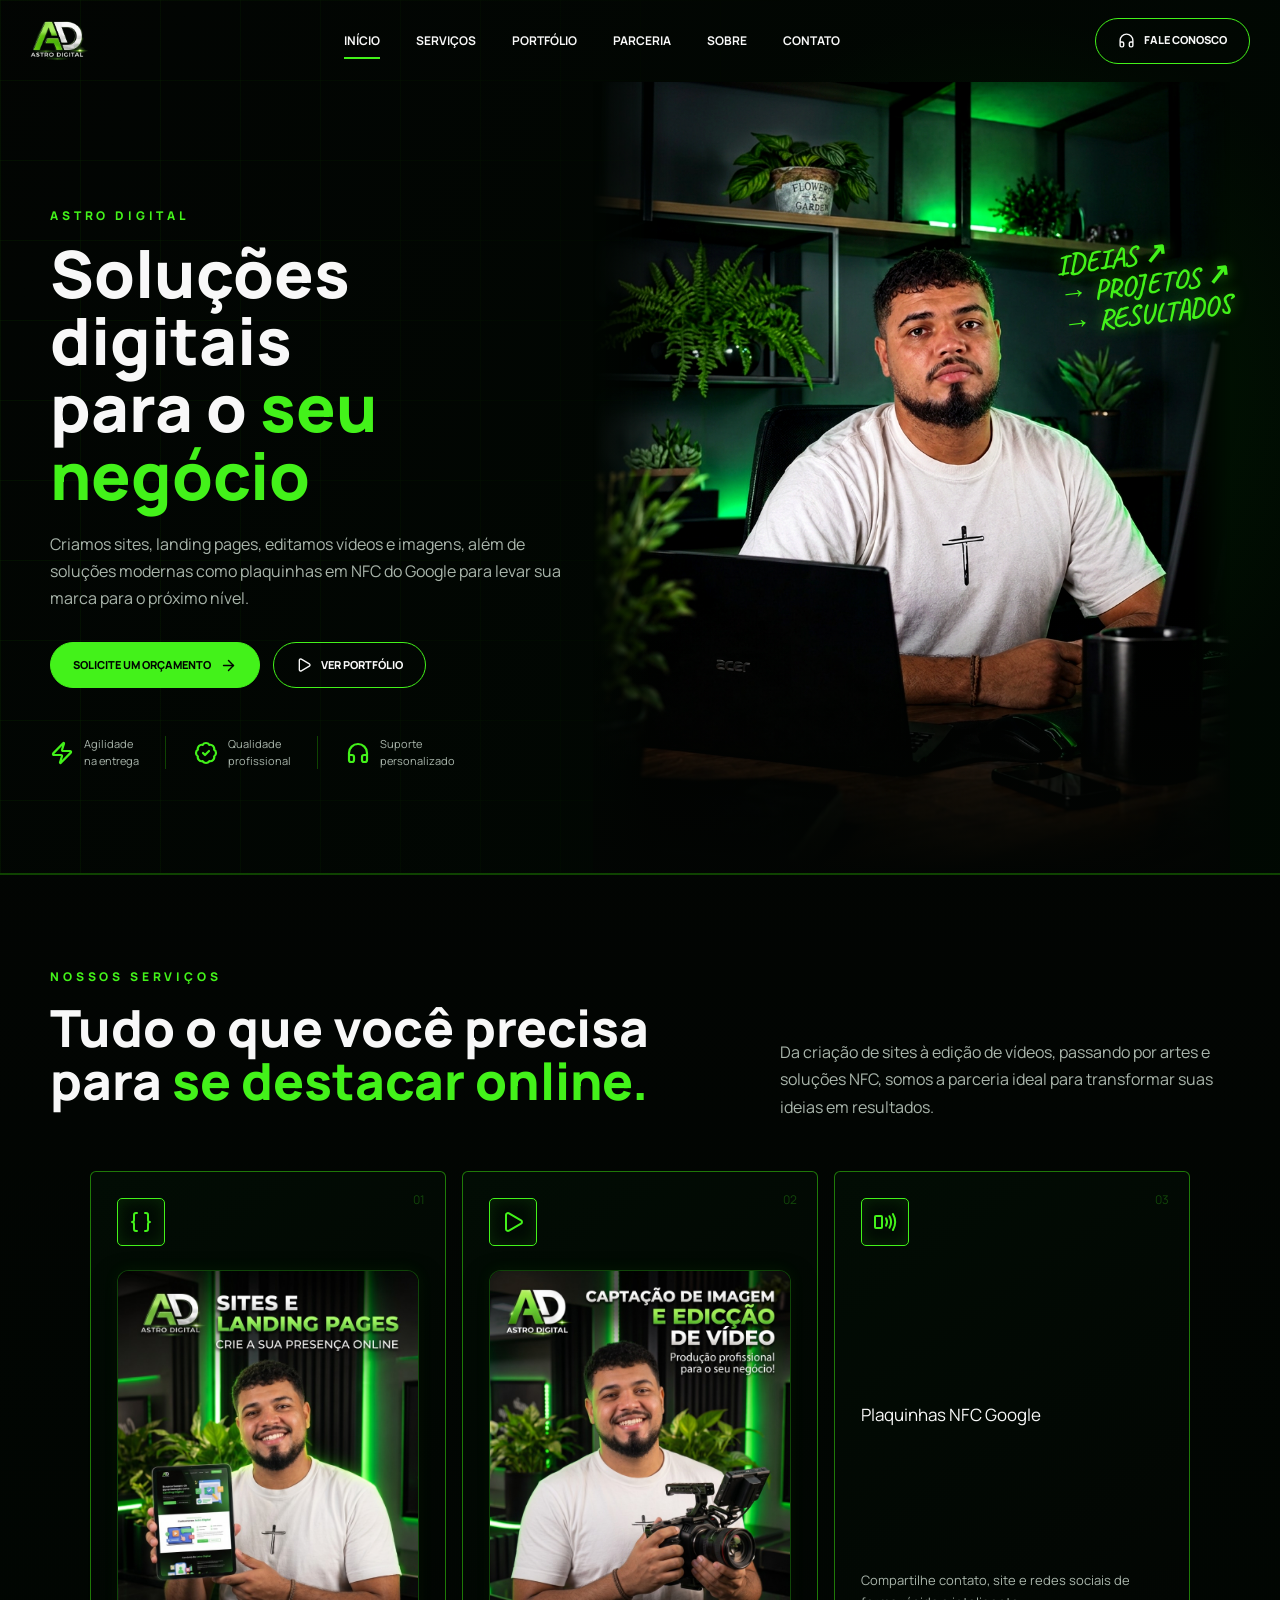
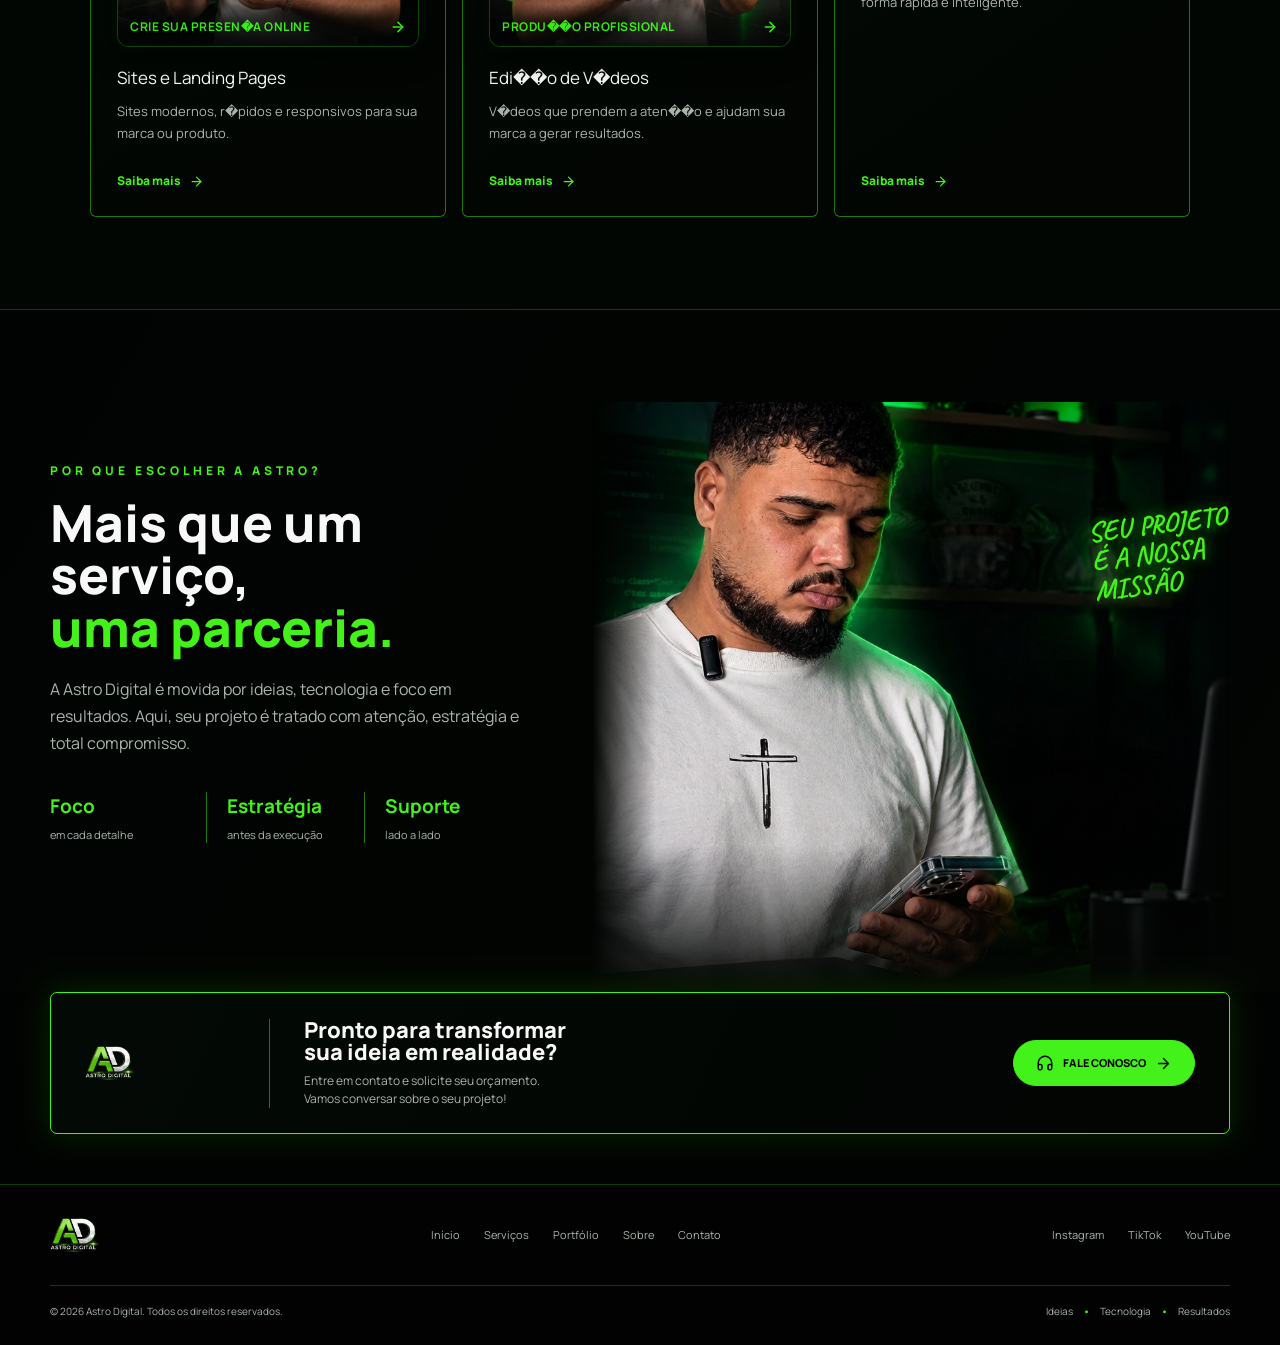
==== commit 42eb8ffd: "feat(services): adiciona imagem profissional no card Edicao de Videos - Integra a imagem oficial com" ====
--- a/index.html
+++ b/index.html
@@ -303,7 +303,24 @@
     <p>Sites modernos, r�pidos e responsivos para sua marca ou produto.</p>
   </div>
   <a href="https://wa.me/5573982335157?text=Ol�%2C%20vim%20pelo%20site%20da%20Astro%20Digital%20e%20gostaria%20de%20solicitar%20um%20or�amento." target="_blank" rel="noreferrer">Saiba mais <svg xmlns="http://www.w3.org/2000/svg" width="15" height="15" viewBox="0 0 24 24" fill="none" stroke="currentColor" stroke-width="2" stroke-linecap="round" stroke-linejoin="round" class="lucide lucide-arrow-right" aria-hidden="true"><path d="M5 12h14"></path><path d="m12 5 7 7-7 7"></path></svg></a>
-</article><article class="service-card"><span class="service-number">0<!-- -->2</span><div class="service-icon"><svg xmlns="http://www.w3.org/2000/svg" width="24" height="24" viewBox="0 0 24 24" fill="none" stroke="currentColor" stroke-width="2" stroke-linecap="round" stroke-linejoin="round" class="lucide lucide-play" aria-hidden="true"><path d="M5 5a2 2 0 0 1 3.008-1.728l11.997 6.998a2 2 0 0 1 .003 3.458l-12 7A2 2 0 0 1 5 19z"></path></svg></div><h3>Edição de Vídeos</h3><p>Vídeos que prendem a atenção e ajudam sua marca a gerar resultados.</p><a href="https://wa.me/5573982335157?text=Olá%2C%20vim%20pelo%20site%20da%20Astro%20Digital%20e%20gostaria%20de%20solicitar%20um%20orçamento." target="_blank" rel="noreferrer">Saiba mais <svg xmlns="http://www.w3.org/2000/svg" width="15" height="15" viewBox="0 0 24 24" fill="none" stroke="currentColor" stroke-width="2" stroke-linecap="round" stroke-linejoin="round" class="lucide lucide-arrow-right" aria-hidden="true"><path d="M5 12h14"></path><path d="m12 5 7 7-7 7"></path></svg></a></article><article class="service-card"><span class="service-number">0<!-- -->3</span><div class="service-icon"><svg xmlns="http://www.w3.org/2000/svg" width="24" height="24" viewBox="0 0 24 24" fill="none" stroke="currentColor" stroke-width="2" stroke-linecap="round" stroke-linejoin="round" class="lucide lucide-smartphone-nfc" aria-hidden="true"><rect width="7" height="12" x="2" y="6" rx="1"></rect><path d="M13 8.32a7.43 7.43 0 0 1 0 7.36"></path><path d="M16.46 6.21a11.76 11.76 0 0 1 0 11.58"></path><path d="M19.91 4.1a15.91 15.91 0 0 1 .01 15.8"></path></svg></div><h3>Plaquinhas NFC Google</h3><p>Compartilhe contato, site e redes sociais de forma rápida e inteligente.</p><a href="https://wa.me/5573982335157?text=Olá%2C%20vim%20pelo%20site%20da%20Astro%20Digital%20e%20gostaria%20de%20solicitar%20um%20orçamento." target="_blank" rel="noreferrer">Saiba mais <svg xmlns="http://www.w3.org/2000/svg" width="15" height="15" viewBox="0 0 24 24" fill="none" stroke="currentColor" stroke-width="2" stroke-linecap="round" stroke-linejoin="round" class="lucide lucide-arrow-right" aria-hidden="true"><path d="M5 12h14"></path><path d="m12 5 7 7-7 7"></path></svg></a></article></div></div></section><section class="about section" id="sobre"><div class="container about-grid"><div class="about-copy"><p class="eyebrow">Por que escolher a Astro?</p><h2>Mais que um serviço,<br/><em>uma parceria.</em></h2><p>A Astro Digital é movida por ideias, tecnologia e foco em resultados. Aqui, seu projeto é tratado com atenção, estratégia e total compromisso.</p><div class="values-row"><div><strong>Foco</strong><span>em cada detalhe</span></div><div><strong>Estratégia</strong><span>antes da execução</span></div><div><strong>Suporte</strong><span>lado a lado</span></div></div></div><div class="about-visual"><img src="assets/astro-working-mobile-clean-CJZQh8Om.jpg" alt="Profissional da Astro Digital trabalhando em um projeto"/><div class="scribble">SEU PROJETO<br/>É A NOSSA<br/>MISSÃO</div></div></div></section><section class="contact section" id="contato"><div class="container contact-box"><a class="brand brand-compact" href="#inicio" aria-label="Astro Digital — início"><img src="assets/astro-digital-logo.png" alt="Astro Digital"/></a><div class="contact-copy"><h2>Pronto para transformar<br/> sua ideia em realidade?</h2><p>Entre em contato e solicite seu orçamento.<br/>Vamos conversar sobre o seu projeto!</p></div><a class="button button-primary" href="https://wa.me/5573982335157?text=Olá%2C%20vim%20pelo%20site%20da%20Astro%20Digital%20e%20gostaria%20de%20solicitar%20um%20orçamento." target="_blank" rel="noreferrer"><svg xmlns="http://www.w3.org/2000/svg" width="18" height="18" viewBox="0 0 24 24" fill="none" stroke="currentColor" stroke-width="2" stroke-linecap="round" stroke-linejoin="round" class="lucide lucide-headphones" aria-hidden="true"><path d="M3 14h3a2 2 0 0 1 2 2v3a2 2 0 0 1-2 2H5a2 2 0 0 1-2-2v-7a9 9 0 0 1 18 0v7a2 2 0 0 1-2 2h-1a2 2 0 0 1-2-2v-3a2 2 0 0 1 2-2h3"></path></svg> Fale conosco <svg xmlns="http://www.w3.org/2000/svg" width="17" height="17" viewBox="0 0 24 24" fill="none" stroke="currentColor" stroke-width="2" stroke-linecap="round" stroke-linejoin="round" class="lucide lucide-arrow-right" aria-hidden="true"><path d="M5 12h14"></path><path d="m12 5 7 7-7 7"></path></svg></a></div></section><footer class="footer"><div class="container footer-main"><a class="brand brand-compact" href="#inicio" aria-label="Astro Digital — início"><img src="assets/astro-digital-logo.png" alt="Astro Digital"/></a><nav aria-label="Navegação do rodapé"><a href="#inicio">Início</a><a href="#servicos">Serviços</a><a href="portfolio.html">Portfólio</a><a href="#sobre">Sobre</a><a href="#contato">Contato</a></nav><div class="footer-socials"><a href="https://www.instagram.com/astro_digital01/" target="_blank" rel="noreferrer">Instagram</a><a href="#contato">TikTok</a><a href="#contato">YouTube</a></div></div><div class="container footer-bottom"><span>© 2026 Astro Digital. Todos os direitos reservados.</span><span>Ideias <b>•</b> Tecnologia <b>•</b> Resultados</span></div></footer></main>
+</article><article class="service-card service-card-featured">
+  <span class="service-number">0<!-- -->2</span>
+  <div class="service-icon"><svg xmlns="http://www.w3.org/2000/svg" width="24" height="24" viewBox="0 0 24 24" fill="none" stroke="currentColor" stroke-width="2" stroke-linecap="round" stroke-linejoin="round" class="lucide lucide-play" aria-hidden="true"><path d="M5 5a2 2 0 0 1 3.008-1.728l11.997 6.998a2 2 0 0 1 .003 3.458l-12 7A2 2 0 0 1 5 19z"></path></svg></div>
+  <a href="https://wa.me/5573982335157?text=Ol%C3%A1%2C%20vim%20pelo%20site%20da%20Astro%20Digital%20e%20gostaria%20de%20solicitar%20um%20or%C3%A7amento%20para%20Edi%C3%A7%C3%A3o%20de%20V%C3%ADdeos." target="_blank" rel="noreferrer" class="service-media-link" aria-label="Solicitar Edi��o de V�deos no WhatsApp">
+    <div class="service-media-wrap">
+      <img src="assets/servico-edicao-de-videos.jpg" alt="Edi��o de V�deos - Astro Digital" class="service-card-photo" loading="lazy">
+      <div class="service-media-overlay">
+        <span>Produ��o profissional</span>
+        <svg xmlns="http://www.w3.org/2000/svg" width="16" height="16" viewBox="0 0 24 24" fill="none" stroke="currentColor" stroke-width="2.5" stroke-linecap="round" stroke-linejoin="round"><path d="M5 12h14"></path><path d="m12 5 7 7-7 7"></path></svg>
+      </div>
+    </div>
+  </a>
+  <div class="service-card-body">
+    <h3>Edi��o de V�deos</h3>
+    <p>V�deos que prendem a aten��o e ajudam sua marca a gerar resultados.</p>
+  </div>
+  <a href="https://wa.me/5573982335157?text=Ol%C3%A1%2C%20vim%20pelo%20site%20da%20Astro%20Digital%20e%20gostaria%20de%20solicitar%20um%20or%C3%A7amento%20para%20Edi%C3%A7%C3%A3o%20de%20V%C3%ADdeos." target="_blank" rel="noreferrer">Saiba mais <svg xmlns="http://www.w3.org/2000/svg" width="15" height="15" viewBox="0 0 24 24" fill="none" stroke="currentColor" stroke-width="2" stroke-linecap="round" stroke-linejoin="round" class="lucide lucide-arrow-right" aria-hidden="true"><path d="M5 12h14"></path><path d="m12 5 7 7-7 7"></path></svg></a>
+</article><article class="service-card"><span class="service-number">0<!-- -->3</span><div class="service-icon"><svg xmlns="http://www.w3.org/2000/svg" width="24" height="24" viewBox="0 0 24 24" fill="none" stroke="currentColor" stroke-width="2" stroke-linecap="round" stroke-linejoin="round" class="lucide lucide-smartphone-nfc" aria-hidden="true"><rect width="7" height="12" x="2" y="6" rx="1"></rect><path d="M13 8.32a7.43 7.43 0 0 1 0 7.36"></path><path d="M16.46 6.21a11.76 11.76 0 0 1 0 11.58"></path><path d="M19.91 4.1a15.91 15.91 0 0 1 .01 15.8"></path></svg></div><h3>Plaquinhas NFC Google</h3><p>Compartilhe contato, site e redes sociais de forma rápida e inteligente.</p><a href="https://wa.me/5573982335157?text=Olá%2C%20vim%20pelo%20site%20da%20Astro%20Digital%20e%20gostaria%20de%20solicitar%20um%20orçamento." target="_blank" rel="noreferrer">Saiba mais <svg xmlns="http://www.w3.org/2000/svg" width="15" height="15" viewBox="0 0 24 24" fill="none" stroke="currentColor" stroke-width="2" stroke-linecap="round" stroke-linejoin="round" class="lucide lucide-arrow-right" aria-hidden="true"><path d="M5 12h14"></path><path d="m12 5 7 7-7 7"></path></svg></a></article></div></div></section><section class="about section" id="sobre"><div class="container about-grid"><div class="about-copy"><p class="eyebrow">Por que escolher a Astro?</p><h2>Mais que um serviço,<br/><em>uma parceria.</em></h2><p>A Astro Digital é movida por ideias, tecnologia e foco em resultados. Aqui, seu projeto é tratado com atenção, estratégia e total compromisso.</p><div class="values-row"><div><strong>Foco</strong><span>em cada detalhe</span></div><div><strong>Estratégia</strong><span>antes da execução</span></div><div><strong>Suporte</strong><span>lado a lado</span></div></div></div><div class="about-visual"><img src="assets/astro-working-mobile-clean-CJZQh8Om.jpg" alt="Profissional da Astro Digital trabalhando em um projeto"/><div class="scribble">SEU PROJETO<br/>É A NOSSA<br/>MISSÃO</div></div></div></section><section class="contact section" id="contato"><div class="container contact-box"><a class="brand brand-compact" href="#inicio" aria-label="Astro Digital — início"><img src="assets/astro-digital-logo.png" alt="Astro Digital"/></a><div class="contact-copy"><h2>Pronto para transformar<br/> sua ideia em realidade?</h2><p>Entre em contato e solicite seu orçamento.<br/>Vamos conversar sobre o seu projeto!</p></div><a class="button button-primary" href="https://wa.me/5573982335157?text=Olá%2C%20vim%20pelo%20site%20da%20Astro%20Digital%20e%20gostaria%20de%20solicitar%20um%20orçamento." target="_blank" rel="noreferrer"><svg xmlns="http://www.w3.org/2000/svg" width="18" height="18" viewBox="0 0 24 24" fill="none" stroke="currentColor" stroke-width="2" stroke-linecap="round" stroke-linejoin="round" class="lucide lucide-headphones" aria-hidden="true"><path d="M3 14h3a2 2 0 0 1 2 2v3a2 2 0 0 1-2 2H5a2 2 0 0 1-2-2v-7a9 9 0 0 1 18 0v7a2 2 0 0 1-2 2h-1a2 2 0 0 1-2-2v-3a2 2 0 0 1 2-2h3"></path></svg> Fale conosco <svg xmlns="http://www.w3.org/2000/svg" width="17" height="17" viewBox="0 0 24 24" fill="none" stroke="currentColor" stroke-width="2" stroke-linecap="round" stroke-linejoin="round" class="lucide lucide-arrow-right" aria-hidden="true"><path d="M5 12h14"></path><path d="m12 5 7 7-7 7"></path></svg></a></div></section><footer class="footer"><div class="container footer-main"><a class="brand brand-compact" href="#inicio" aria-label="Astro Digital — início"><img src="assets/astro-digital-logo.png" alt="Astro Digital"/></a><nav aria-label="Navegação do rodapé"><a href="#inicio">Início</a><a href="#servicos">Serviços</a><a href="portfolio.html">Portfólio</a><a href="#sobre">Sobre</a><a href="#contato">Contato</a></nav><div class="footer-socials"><a href="https://www.instagram.com/astro_digital01/" target="_blank" rel="noreferrer">Instagram</a><a href="#contato">TikTok</a><a href="#contato">YouTube</a></div></div><div class="container footer-bottom"><span>© 2026 Astro Digital. Todos os direitos reservados.</span><span>Ideias <b>•</b> Tecnologia <b>•</b> Resultados</span></div></footer></main>
 
 
 <script>
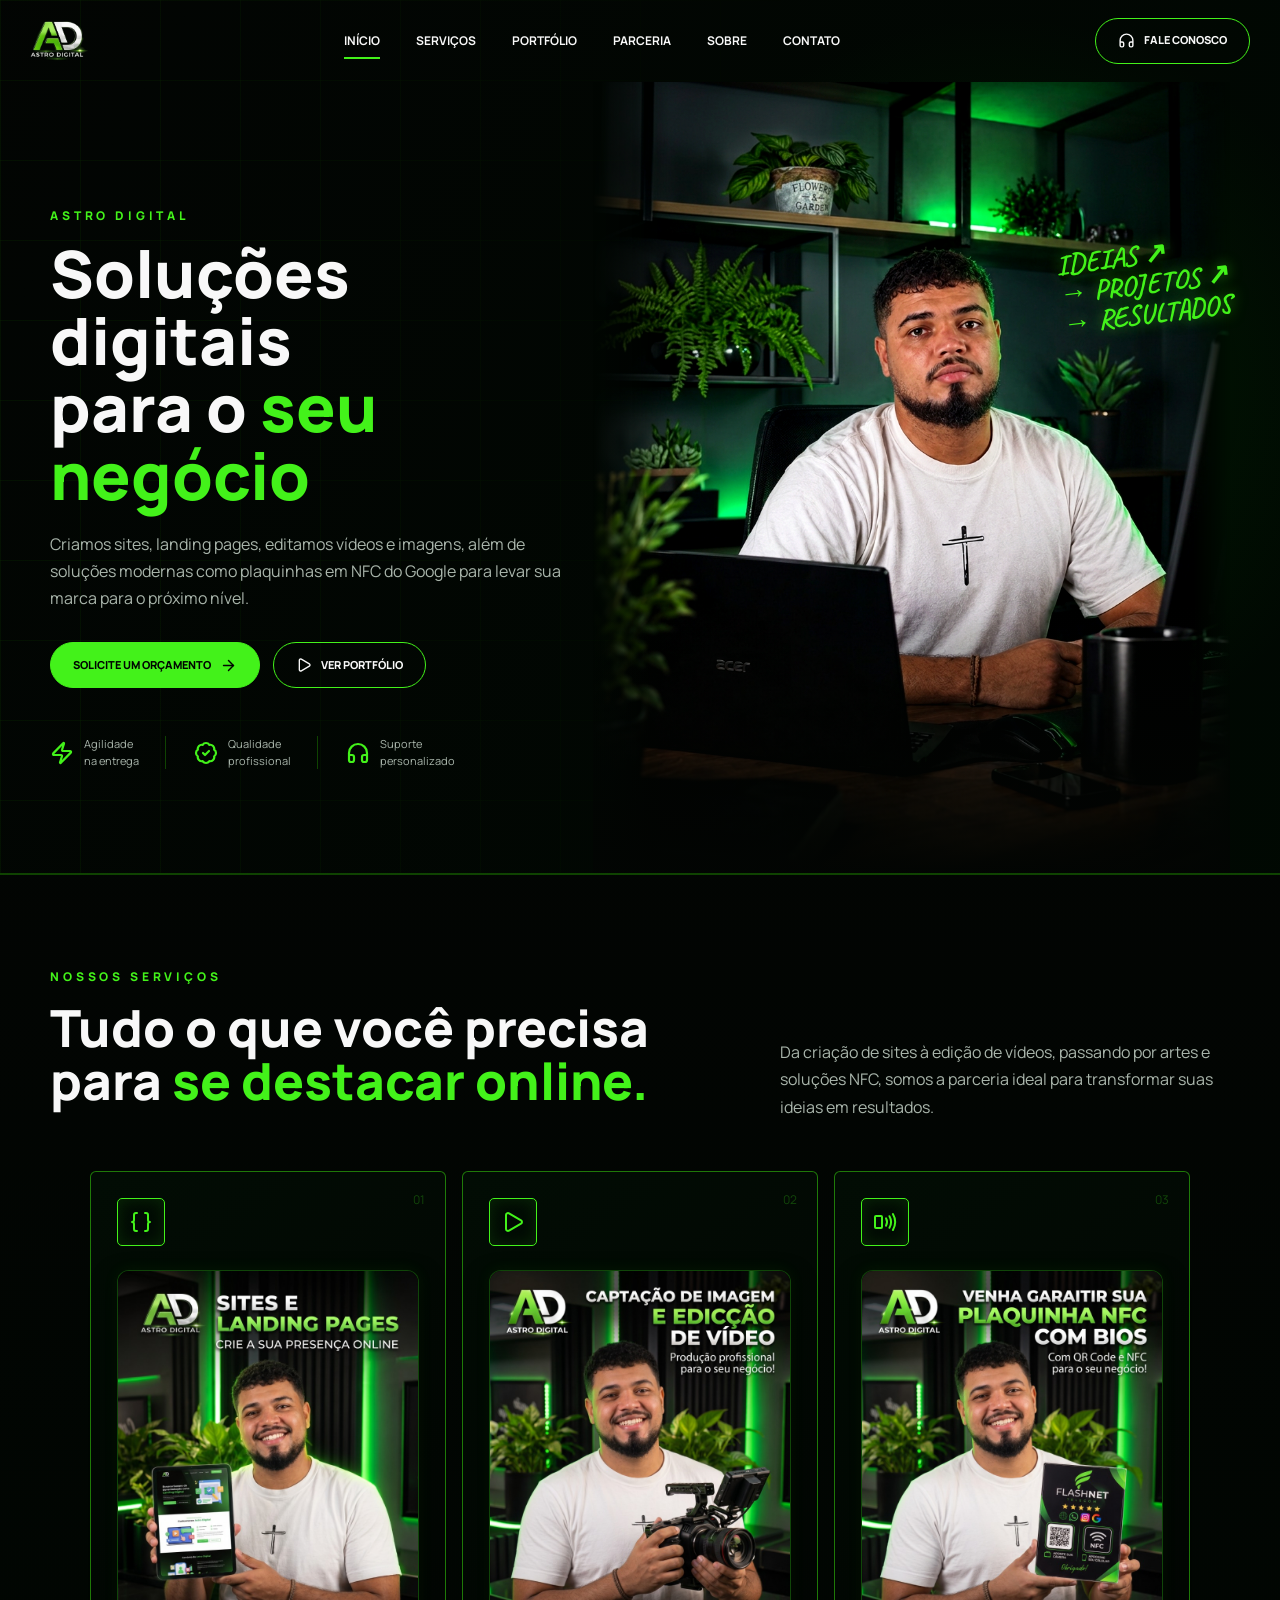
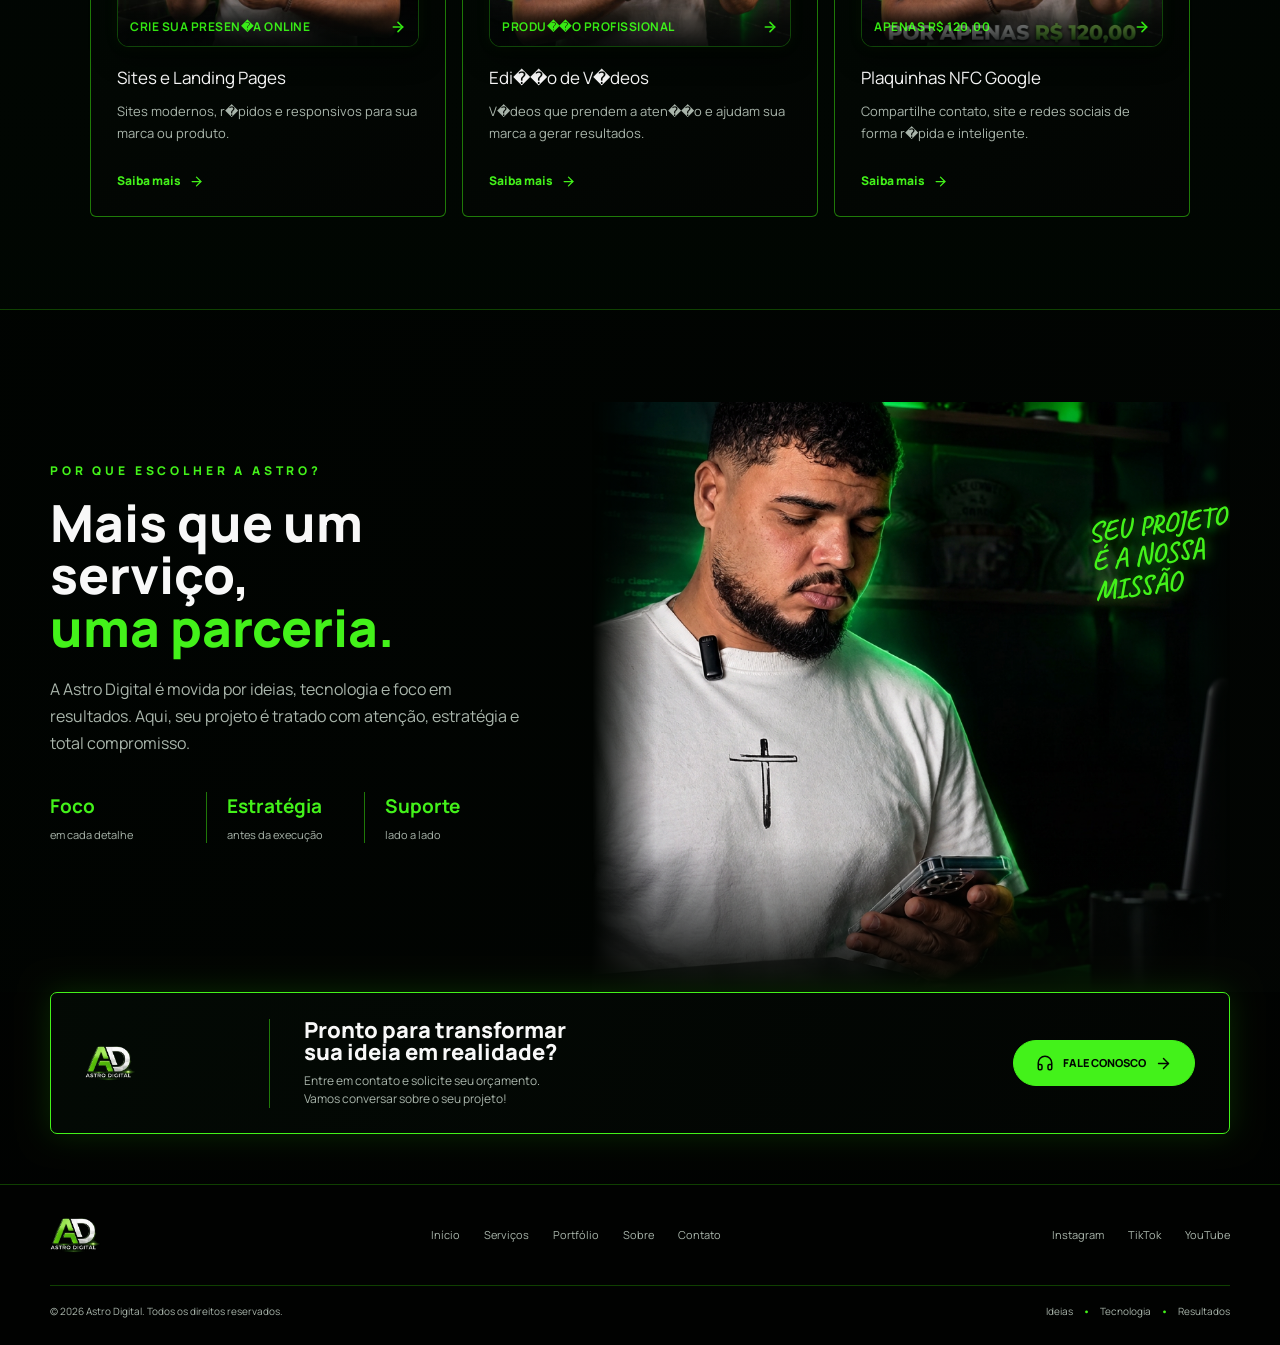
==== commit 9ab49560: "feat(services): adiciona imagem no card Plaquinhas NFC Google - Integra a foto oficial com a plaquin" ====
--- a/index.html
+++ b/index.html
@@ -320,7 +320,24 @@
     <p>V�deos que prendem a aten��o e ajudam sua marca a gerar resultados.</p>
   </div>
   <a href="https://wa.me/5573982335157?text=Ol%C3%A1%2C%20vim%20pelo%20site%20da%20Astro%20Digital%20e%20gostaria%20de%20solicitar%20um%20or%C3%A7amento%20para%20Edi%C3%A7%C3%A3o%20de%20V%C3%ADdeos." target="_blank" rel="noreferrer">Saiba mais <svg xmlns="http://www.w3.org/2000/svg" width="15" height="15" viewBox="0 0 24 24" fill="none" stroke="currentColor" stroke-width="2" stroke-linecap="round" stroke-linejoin="round" class="lucide lucide-arrow-right" aria-hidden="true"><path d="M5 12h14"></path><path d="m12 5 7 7-7 7"></path></svg></a>
-</article><article class="service-card"><span class="service-number">0<!-- -->3</span><div class="service-icon"><svg xmlns="http://www.w3.org/2000/svg" width="24" height="24" viewBox="0 0 24 24" fill="none" stroke="currentColor" stroke-width="2" stroke-linecap="round" stroke-linejoin="round" class="lucide lucide-smartphone-nfc" aria-hidden="true"><rect width="7" height="12" x="2" y="6" rx="1"></rect><path d="M13 8.32a7.43 7.43 0 0 1 0 7.36"></path><path d="M16.46 6.21a11.76 11.76 0 0 1 0 11.58"></path><path d="M19.91 4.1a15.91 15.91 0 0 1 .01 15.8"></path></svg></div><h3>Plaquinhas NFC Google</h3><p>Compartilhe contato, site e redes sociais de forma rápida e inteligente.</p><a href="https://wa.me/5573982335157?text=Olá%2C%20vim%20pelo%20site%20da%20Astro%20Digital%20e%20gostaria%20de%20solicitar%20um%20orçamento." target="_blank" rel="noreferrer">Saiba mais <svg xmlns="http://www.w3.org/2000/svg" width="15" height="15" viewBox="0 0 24 24" fill="none" stroke="currentColor" stroke-width="2" stroke-linecap="round" stroke-linejoin="round" class="lucide lucide-arrow-right" aria-hidden="true"><path d="M5 12h14"></path><path d="m12 5 7 7-7 7"></path></svg></a></article></div></div></section><section class="about section" id="sobre"><div class="container about-grid"><div class="about-copy"><p class="eyebrow">Por que escolher a Astro?</p><h2>Mais que um serviço,<br/><em>uma parceria.</em></h2><p>A Astro Digital é movida por ideias, tecnologia e foco em resultados. Aqui, seu projeto é tratado com atenção, estratégia e total compromisso.</p><div class="values-row"><div><strong>Foco</strong><span>em cada detalhe</span></div><div><strong>Estratégia</strong><span>antes da execução</span></div><div><strong>Suporte</strong><span>lado a lado</span></div></div></div><div class="about-visual"><img src="assets/astro-working-mobile-clean-CJZQh8Om.jpg" alt="Profissional da Astro Digital trabalhando em um projeto"/><div class="scribble">SEU PROJETO<br/>É A NOSSA<br/>MISSÃO</div></div></div></section><section class="contact section" id="contato"><div class="container contact-box"><a class="brand brand-compact" href="#inicio" aria-label="Astro Digital — início"><img src="assets/astro-digital-logo.png" alt="Astro Digital"/></a><div class="contact-copy"><h2>Pronto para transformar<br/> sua ideia em realidade?</h2><p>Entre em contato e solicite seu orçamento.<br/>Vamos conversar sobre o seu projeto!</p></div><a class="button button-primary" href="https://wa.me/5573982335157?text=Olá%2C%20vim%20pelo%20site%20da%20Astro%20Digital%20e%20gostaria%20de%20solicitar%20um%20orçamento." target="_blank" rel="noreferrer"><svg xmlns="http://www.w3.org/2000/svg" width="18" height="18" viewBox="0 0 24 24" fill="none" stroke="currentColor" stroke-width="2" stroke-linecap="round" stroke-linejoin="round" class="lucide lucide-headphones" aria-hidden="true"><path d="M3 14h3a2 2 0 0 1 2 2v3a2 2 0 0 1-2 2H5a2 2 0 0 1-2-2v-7a9 9 0 0 1 18 0v7a2 2 0 0 1-2 2h-1a2 2 0 0 1-2-2v-3a2 2 0 0 1 2-2h3"></path></svg> Fale conosco <svg xmlns="http://www.w3.org/2000/svg" width="17" height="17" viewBox="0 0 24 24" fill="none" stroke="currentColor" stroke-width="2" stroke-linecap="round" stroke-linejoin="round" class="lucide lucide-arrow-right" aria-hidden="true"><path d="M5 12h14"></path><path d="m12 5 7 7-7 7"></path></svg></a></div></section><footer class="footer"><div class="container footer-main"><a class="brand brand-compact" href="#inicio" aria-label="Astro Digital — início"><img src="assets/astro-digital-logo.png" alt="Astro Digital"/></a><nav aria-label="Navegação do rodapé"><a href="#inicio">Início</a><a href="#servicos">Serviços</a><a href="portfolio.html">Portfólio</a><a href="#sobre">Sobre</a><a href="#contato">Contato</a></nav><div class="footer-socials"><a href="https://www.instagram.com/astro_digital01/" target="_blank" rel="noreferrer">Instagram</a><a href="#contato">TikTok</a><a href="#contato">YouTube</a></div></div><div class="container footer-bottom"><span>© 2026 Astro Digital. Todos os direitos reservados.</span><span>Ideias <b>•</b> Tecnologia <b>•</b> Resultados</span></div></footer></main>
+</article><article class="service-card service-card-featured">
+  <span class="service-number">0<!-- -->3</span>
+  <div class="service-icon"><svg xmlns="http://www.w3.org/2000/svg" width="24" height="24" viewBox="0 0 24 24" fill="none" stroke="currentColor" stroke-width="2" stroke-linecap="round" stroke-linejoin="round" class="lucide lucide-smartphone-nfc" aria-hidden="true"><rect width="7" height="12" x="2" y="6" rx="1"></rect><path d="M13 8.32a7.43 7.43 0 0 1 0 7.36"></path><path d="M16.46 6.21a11.76 11.76 0 0 1 0 11.58"></path><path d="M19.91 4.1a15.91 15.91 0 0 1 .01 15.8"></path></svg></div>
+  <a href="https://wa.me/5573982335157?text=Ol%C3%A1%2C%20vim%20pelo%20site%20da%20Astro%20Digital%20e%20gostaria%20de%20pedir%20uma%20Plaquinha%20NFC%20Google." target="_blank" rel="noreferrer" class="service-media-link" aria-label="Pedir Plaquinha NFC Google no WhatsApp">
+    <div class="service-media-wrap">
+      <img src="assets/servico-plaquinhas-nfc.jpg" alt="Plaquinhas NFC Google - Astro Digital" class="service-card-photo" loading="lazy">
+      <div class="service-media-overlay">
+        <span>Apenas R$ 120,00</span>
+        <svg xmlns="http://www.w3.org/2000/svg" width="16" height="16" viewBox="0 0 24 24" fill="none" stroke="currentColor" stroke-width="2.5" stroke-linecap="round" stroke-linejoin="round"><path d="M5 12h14"></path><path d="m12 5 7 7-7 7"></path></svg>
+      </div>
+    </div>
+  </a>
+  <div class="service-card-body">
+    <h3>Plaquinhas NFC Google</h3>
+    <p>Compartilhe contato, site e redes sociais de forma r�pida e inteligente.</p>
+  </div>
+  <a href="https://wa.me/5573982335157?text=Ol%C3%A1%2C%20vim%20pelo%20site%20da%20Astro%20Digital%20e%20gostaria%20de%20pedir%20uma%20Plaquinha%20NFC%20Google." target="_blank" rel="noreferrer">Saiba mais <svg xmlns="http://www.w3.org/2000/svg" width="15" height="15" viewBox="0 0 24 24" fill="none" stroke="currentColor" stroke-width="2" stroke-linecap="round" stroke-linejoin="round" class="lucide lucide-arrow-right" aria-hidden="true"><path d="M5 12h14"></path><path d="m12 5 7 7-7 7"></path></svg></a>
+</article></div></div></section><section class="about section" id="sobre"><div class="container about-grid"><div class="about-copy"><p class="eyebrow">Por que escolher a Astro?</p><h2>Mais que um serviço,<br/><em>uma parceria.</em></h2><p>A Astro Digital é movida por ideias, tecnologia e foco em resultados. Aqui, seu projeto é tratado com atenção, estratégia e total compromisso.</p><div class="values-row"><div><strong>Foco</strong><span>em cada detalhe</span></div><div><strong>Estratégia</strong><span>antes da execução</span></div><div><strong>Suporte</strong><span>lado a lado</span></div></div></div><div class="about-visual"><img src="assets/astro-working-mobile-clean-CJZQh8Om.jpg" alt="Profissional da Astro Digital trabalhando em um projeto"/><div class="scribble">SEU PROJETO<br/>É A NOSSA<br/>MISSÃO</div></div></div></section><section class="contact section" id="contato"><div class="container contact-box"><a class="brand brand-compact" href="#inicio" aria-label="Astro Digital — início"><img src="assets/astro-digital-logo.png" alt="Astro Digital"/></a><div class="contact-copy"><h2>Pronto para transformar<br/> sua ideia em realidade?</h2><p>Entre em contato e solicite seu orçamento.<br/>Vamos conversar sobre o seu projeto!</p></div><a class="button button-primary" href="https://wa.me/5573982335157?text=Olá%2C%20vim%20pelo%20site%20da%20Astro%20Digital%20e%20gostaria%20de%20solicitar%20um%20orçamento." target="_blank" rel="noreferrer"><svg xmlns="http://www.w3.org/2000/svg" width="18" height="18" viewBox="0 0 24 24" fill="none" stroke="currentColor" stroke-width="2" stroke-linecap="round" stroke-linejoin="round" class="lucide lucide-headphones" aria-hidden="true"><path d="M3 14h3a2 2 0 0 1 2 2v3a2 2 0 0 1-2 2H5a2 2 0 0 1-2-2v-7a9 9 0 0 1 18 0v7a2 2 0 0 1-2 2h-1a2 2 0 0 1-2-2v-3a2 2 0 0 1 2-2h3"></path></svg> Fale conosco <svg xmlns="http://www.w3.org/2000/svg" width="17" height="17" viewBox="0 0 24 24" fill="none" stroke="currentColor" stroke-width="2" stroke-linecap="round" stroke-linejoin="round" class="lucide lucide-arrow-right" aria-hidden="true"><path d="M5 12h14"></path><path d="m12 5 7 7-7 7"></path></svg></a></div></section><footer class="footer"><div class="container footer-main"><a class="brand brand-compact" href="#inicio" aria-label="Astro Digital — início"><img src="assets/astro-digital-logo.png" alt="Astro Digital"/></a><nav aria-label="Navegação do rodapé"><a href="#inicio">Início</a><a href="#servicos">Serviços</a><a href="portfolio.html">Portfólio</a><a href="#sobre">Sobre</a><a href="#contato">Contato</a></nav><div class="footer-socials"><a href="https://www.instagram.com/astro_digital01/" target="_blank" rel="noreferrer">Instagram</a><a href="#contato">TikTok</a><a href="#contato">YouTube</a></div></div><div class="container footer-bottom"><span>© 2026 Astro Digital. Todos os direitos reservados.</span><span>Ideias <b>•</b> Tecnologia <b>•</b> Resultados</span></div></footer></main>
 
 
 <script>
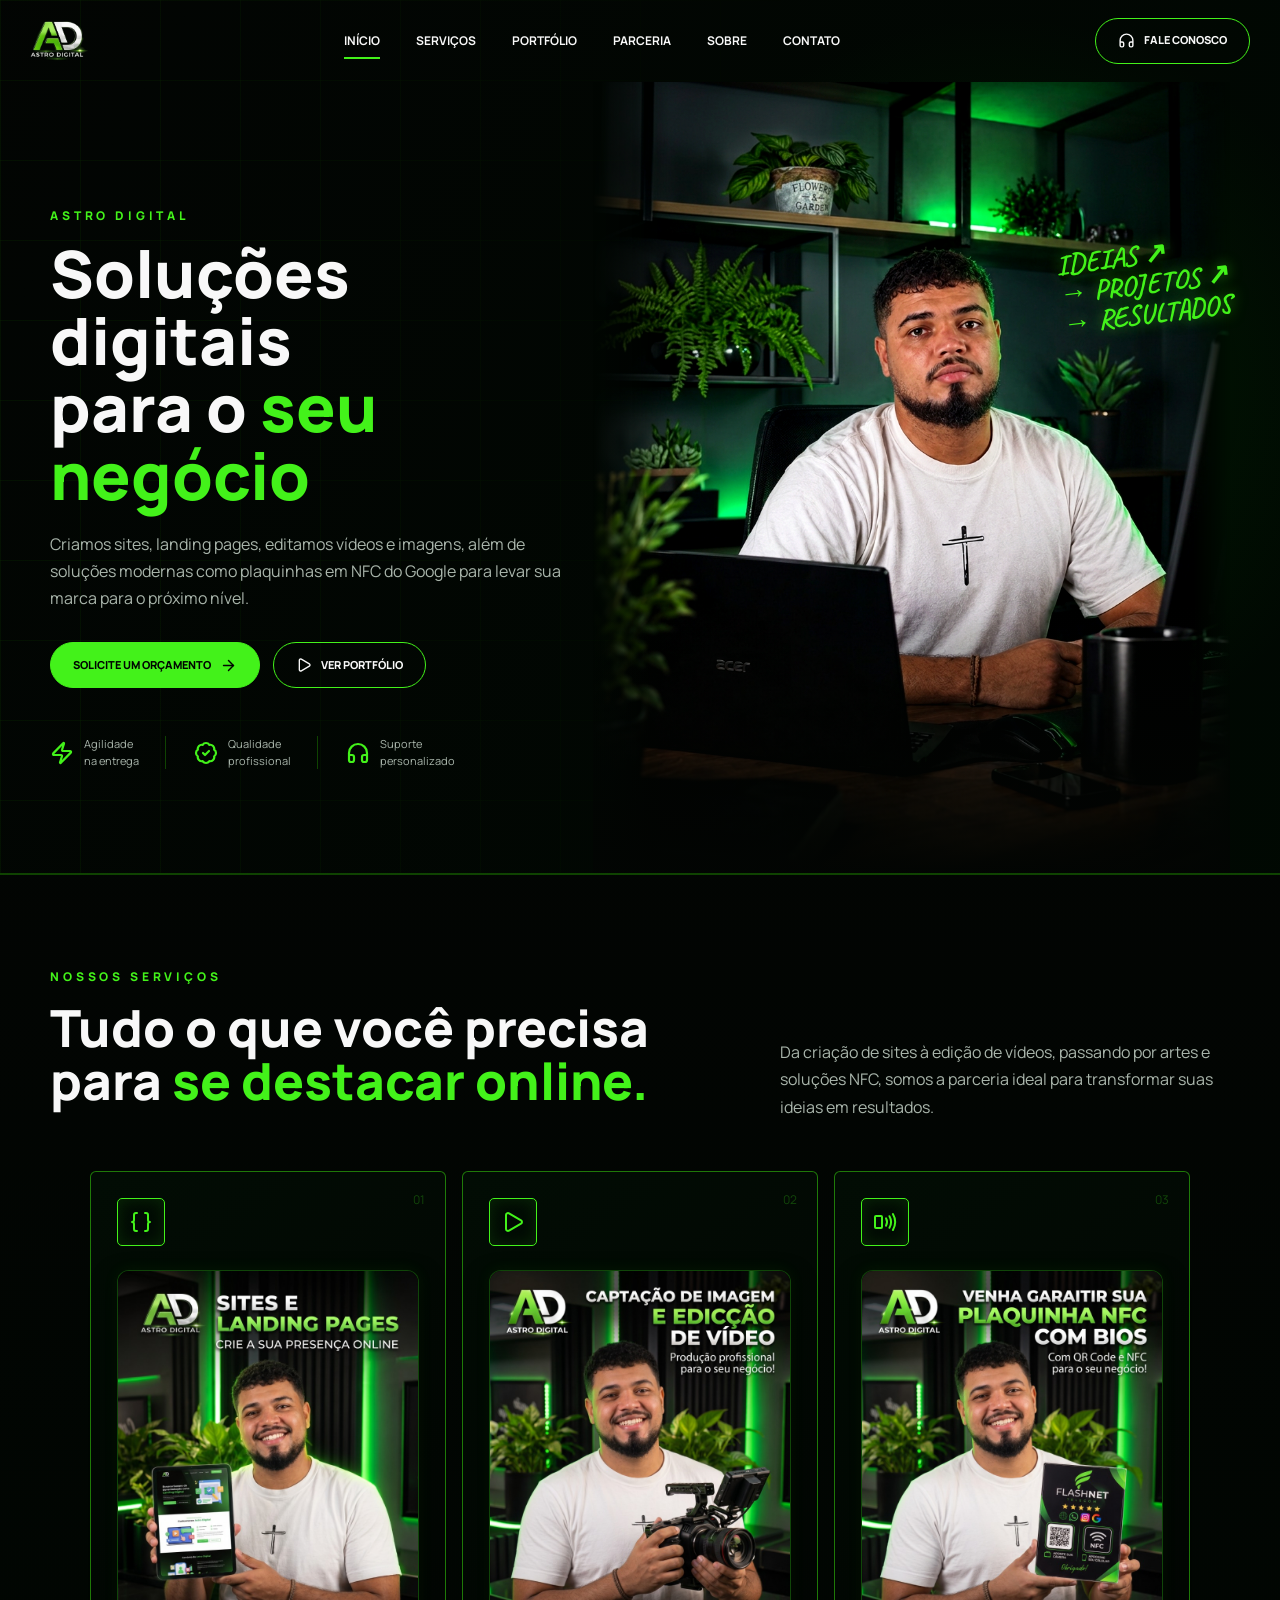
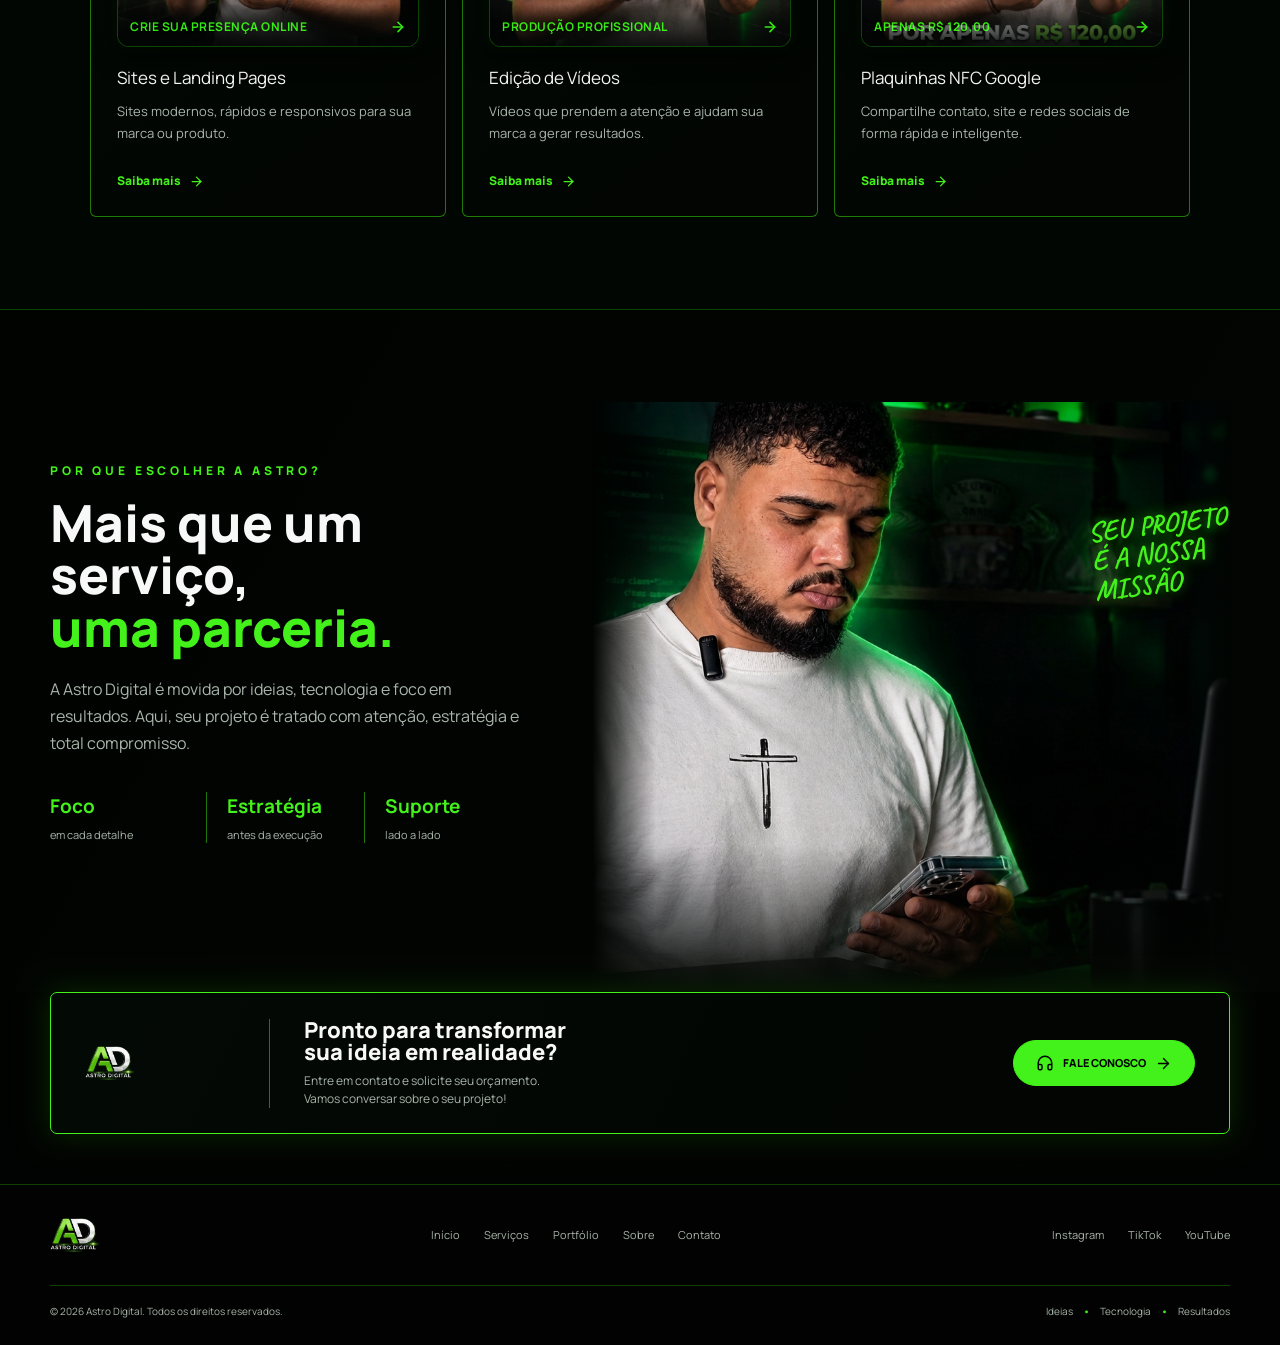
==== commit d29824ee: "fix(i18n): corrige acentuacao e caracteres corrompidos nos cards de servicos e menu - Corrige acentu" ====
--- a/index.html
+++ b/index.html
@@ -171,7 +171,7 @@
       display: flex !important;
       animation: menuSlideDown 0.2s cubic-bezier(0.16, 1, 0.3, 1) forwards !important;
     }
-    /* Remove the weird horizontal line under In�cio */
+    /* Remove the weird horizontal line under Início */
     .main-nav a:after {
       display: none !important;
       content: none !important;
@@ -293,31 +293,31 @@
     <div class="service-media-wrap">
       <img src="assets/servico-sites-landing-pages.jpg" alt="Sites e Landing Pages - Astro Digital" class="service-card-photo" loading="lazy">
       <div class="service-media-overlay">
-        <span>Crie sua presen�a online</span>
+        <span>Crie sua presença online</span>
         <svg xmlns="http://www.w3.org/2000/svg" width="16" height="16" viewBox="0 0 24 24" fill="none" stroke="currentColor" stroke-width="2.5" stroke-linecap="round" stroke-linejoin="round"><path d="M5 12h14"></path><path d="m12 5 7 7-7 7"></path></svg>
       </div>
     </div>
   </a>
   <div class="service-card-body">
     <h3>Sites e Landing Pages</h3>
-    <p>Sites modernos, r�pidos e responsivos para sua marca ou produto.</p>
+    <p>Sites modernos, rápidos e responsivos para sua marca ou produto.</p>
   </div>
-  <a href="https://wa.me/5573982335157?text=Ol�%2C%20vim%20pelo%20site%20da%20Astro%20Digital%20e%20gostaria%20de%20solicitar%20um%20or�amento." target="_blank" rel="noreferrer">Saiba mais <svg xmlns="http://www.w3.org/2000/svg" width="15" height="15" viewBox="0 0 24 24" fill="none" stroke="currentColor" stroke-width="2" stroke-linecap="round" stroke-linejoin="round" class="lucide lucide-arrow-right" aria-hidden="true"><path d="M5 12h14"></path><path d="m12 5 7 7-7 7"></path></svg></a>
+  <a href="https://wa.me/5573982335157?text=Olá%2C%20vim%20pelo%20site%20da%20Astro%20Digital%20e%20gostaria%20de%20solicitar%20um%20orçamento." target="_blank" rel="noreferrer">Saiba mais <svg xmlns="http://www.w3.org/2000/svg" width="15" height="15" viewBox="0 0 24 24" fill="none" stroke="currentColor" stroke-width="2" stroke-linecap="round" stroke-linejoin="round" class="lucide lucide-arrow-right" aria-hidden="true"><path d="M5 12h14"></path><path d="m12 5 7 7-7 7"></path></svg></a>
 </article><article class="service-card service-card-featured">
   <span class="service-number">0<!-- -->2</span>
   <div class="service-icon"><svg xmlns="http://www.w3.org/2000/svg" width="24" height="24" viewBox="0 0 24 24" fill="none" stroke="currentColor" stroke-width="2" stroke-linecap="round" stroke-linejoin="round" class="lucide lucide-play" aria-hidden="true"><path d="M5 5a2 2 0 0 1 3.008-1.728l11.997 6.998a2 2 0 0 1 .003 3.458l-12 7A2 2 0 0 1 5 19z"></path></svg></div>
-  <a href="https://wa.me/5573982335157?text=Ol%C3%A1%2C%20vim%20pelo%20site%20da%20Astro%20Digital%20e%20gostaria%20de%20solicitar%20um%20or%C3%A7amento%20para%20Edi%C3%A7%C3%A3o%20de%20V%C3%ADdeos." target="_blank" rel="noreferrer" class="service-media-link" aria-label="Solicitar Edi��o de V�deos no WhatsApp">
+  <a href="https://wa.me/5573982335157?text=Ol%C3%A1%2C%20vim%20pelo%20site%20da%20Astro%20Digital%20e%20gostaria%20de%20solicitar%20um%20or%C3%A7amento%20para%20Edi%C3%A7%C3%A3o%20de%20V%C3%ADdeos." target="_blank" rel="noreferrer" class="service-media-link" aria-label="Solicitar Edição de Vídeos no WhatsApp">
     <div class="service-media-wrap">
-      <img src="assets/servico-edicao-de-videos.jpg" alt="Edi��o de V�deos - Astro Digital" class="service-card-photo" loading="lazy">
+      <img src="assets/servico-edicao-de-videos.jpg" alt="Edição de Vídeos - Astro Digital" class="service-card-photo" loading="lazy">
       <div class="service-media-overlay">
-        <span>Produ��o profissional</span>
+        <span>Produção profissional</span>
         <svg xmlns="http://www.w3.org/2000/svg" width="16" height="16" viewBox="0 0 24 24" fill="none" stroke="currentColor" stroke-width="2.5" stroke-linecap="round" stroke-linejoin="round"><path d="M5 12h14"></path><path d="m12 5 7 7-7 7"></path></svg>
       </div>
     </div>
   </a>
   <div class="service-card-body">
-    <h3>Edi��o de V�deos</h3>
-    <p>V�deos que prendem a aten��o e ajudam sua marca a gerar resultados.</p>
+    <h3>Edição de Vídeos</h3>
+    <p>Vídeos que prendem a atenção e ajudam sua marca a gerar resultados.</p>
   </div>
   <a href="https://wa.me/5573982335157?text=Ol%C3%A1%2C%20vim%20pelo%20site%20da%20Astro%20Digital%20e%20gostaria%20de%20solicitar%20um%20or%C3%A7amento%20para%20Edi%C3%A7%C3%A3o%20de%20V%C3%ADdeos." target="_blank" rel="noreferrer">Saiba mais <svg xmlns="http://www.w3.org/2000/svg" width="15" height="15" viewBox="0 0 24 24" fill="none" stroke="currentColor" stroke-width="2" stroke-linecap="round" stroke-linejoin="round" class="lucide lucide-arrow-right" aria-hidden="true"><path d="M5 12h14"></path><path d="m12 5 7 7-7 7"></path></svg></a>
 </article><article class="service-card service-card-featured">
@@ -334,7 +334,7 @@
   </a>
   <div class="service-card-body">
     <h3>Plaquinhas NFC Google</h3>
-    <p>Compartilhe contato, site e redes sociais de forma r�pida e inteligente.</p>
+    <p>Compartilhe contato, site e redes sociais de forma rápida e inteligente.</p>
   </div>
   <a href="https://wa.me/5573982335157?text=Ol%C3%A1%2C%20vim%20pelo%20site%20da%20Astro%20Digital%20e%20gostaria%20de%20pedir%20uma%20Plaquinha%20NFC%20Google." target="_blank" rel="noreferrer">Saiba mais <svg xmlns="http://www.w3.org/2000/svg" width="15" height="15" viewBox="0 0 24 24" fill="none" stroke="currentColor" stroke-width="2" stroke-linecap="round" stroke-linejoin="round" class="lucide lucide-arrow-right" aria-hidden="true"><path d="M5 12h14"></path><path d="m12 5 7 7-7 7"></path></svg></a>
 </article></div></div></section><section class="about section" id="sobre"><div class="container about-grid"><div class="about-copy"><p class="eyebrow">Por que escolher a Astro?</p><h2>Mais que um serviço,<br/><em>uma parceria.</em></h2><p>A Astro Digital é movida por ideias, tecnologia e foco em resultados. Aqui, seu projeto é tratado com atenção, estratégia e total compromisso.</p><div class="values-row"><div><strong>Foco</strong><span>em cada detalhe</span></div><div><strong>Estratégia</strong><span>antes da execução</span></div><div><strong>Suporte</strong><span>lado a lado</span></div></div></div><div class="about-visual"><img src="assets/astro-working-mobile-clean-CJZQh8Om.jpg" alt="Profissional da Astro Digital trabalhando em um projeto"/><div class="scribble">SEU PROJETO<br/>É A NOSSA<br/>MISSÃO</div></div></div></section><section class="contact section" id="contato"><div class="container contact-box"><a class="brand brand-compact" href="#inicio" aria-label="Astro Digital — início"><img src="assets/astro-digital-logo.png" alt="Astro Digital"/></a><div class="contact-copy"><h2>Pronto para transformar<br/> sua ideia em realidade?</h2><p>Entre em contato e solicite seu orçamento.<br/>Vamos conversar sobre o seu projeto!</p></div><a class="button button-primary" href="https://wa.me/5573982335157?text=Olá%2C%20vim%20pelo%20site%20da%20Astro%20Digital%20e%20gostaria%20de%20solicitar%20um%20orçamento." target="_blank" rel="noreferrer"><svg xmlns="http://www.w3.org/2000/svg" width="18" height="18" viewBox="0 0 24 24" fill="none" stroke="currentColor" stroke-width="2" stroke-linecap="round" stroke-linejoin="round" class="lucide lucide-headphones" aria-hidden="true"><path d="M3 14h3a2 2 0 0 1 2 2v3a2 2 0 0 1-2 2H5a2 2 0 0 1-2-2v-7a9 9 0 0 1 18 0v7a2 2 0 0 1-2 2h-1a2 2 0 0 1-2-2v-3a2 2 0 0 1 2-2h3"></path></svg> Fale conosco <svg xmlns="http://www.w3.org/2000/svg" width="17" height="17" viewBox="0 0 24 24" fill="none" stroke="currentColor" stroke-width="2" stroke-linecap="round" stroke-linejoin="round" class="lucide lucide-arrow-right" aria-hidden="true"><path d="M5 12h14"></path><path d="m12 5 7 7-7 7"></path></svg></a></div></section><footer class="footer"><div class="container footer-main"><a class="brand brand-compact" href="#inicio" aria-label="Astro Digital — início"><img src="assets/astro-digital-logo.png" alt="Astro Digital"/></a><nav aria-label="Navegação do rodapé"><a href="#inicio">Início</a><a href="#servicos">Serviços</a><a href="portfolio.html">Portfólio</a><a href="#sobre">Sobre</a><a href="#contato">Contato</a></nav><div class="footer-socials"><a href="https://www.instagram.com/astro_digital01/" target="_blank" rel="noreferrer">Instagram</a><a href="#contato">TikTok</a><a href="#contato">YouTube</a></div></div><div class="container footer-bottom"><span>© 2026 Astro Digital. Todos os direitos reservados.</span><span>Ideias <b>•</b> Tecnologia <b>•</b> Resultados</span></div></footer></main>
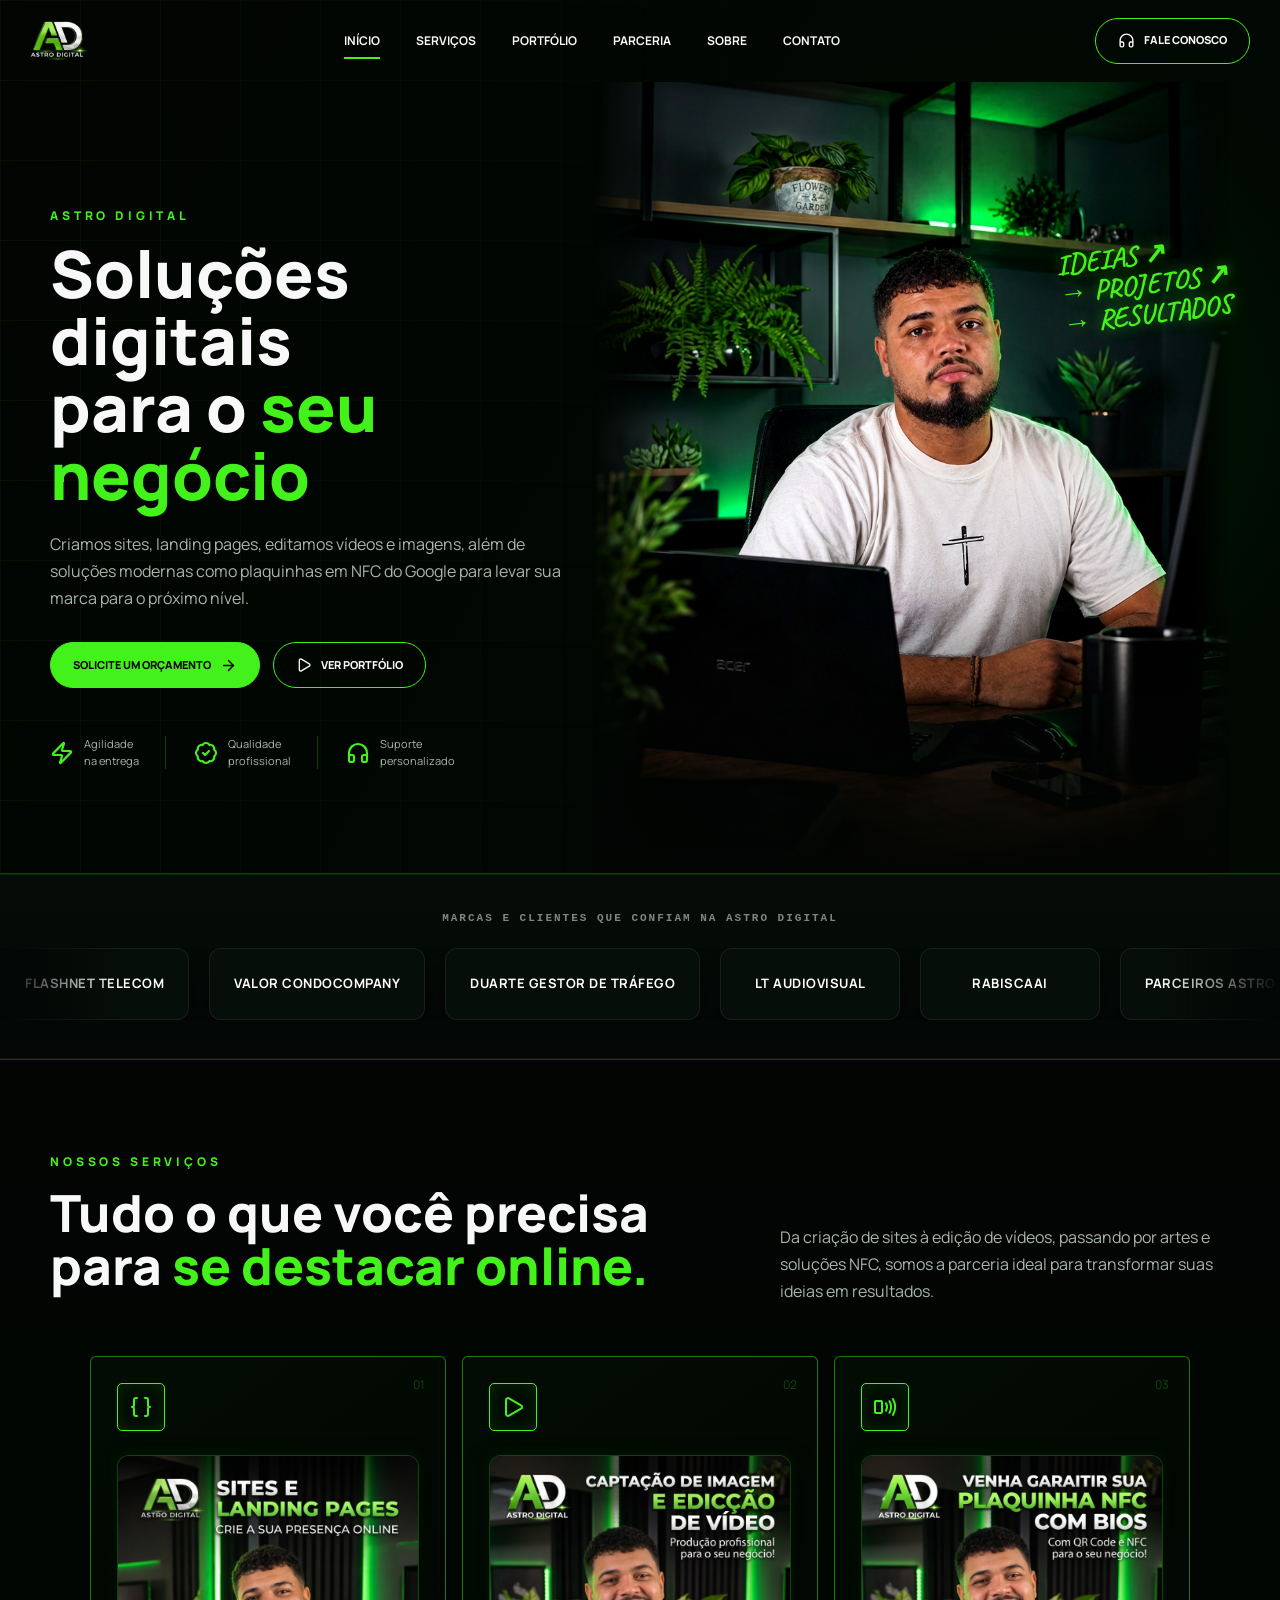
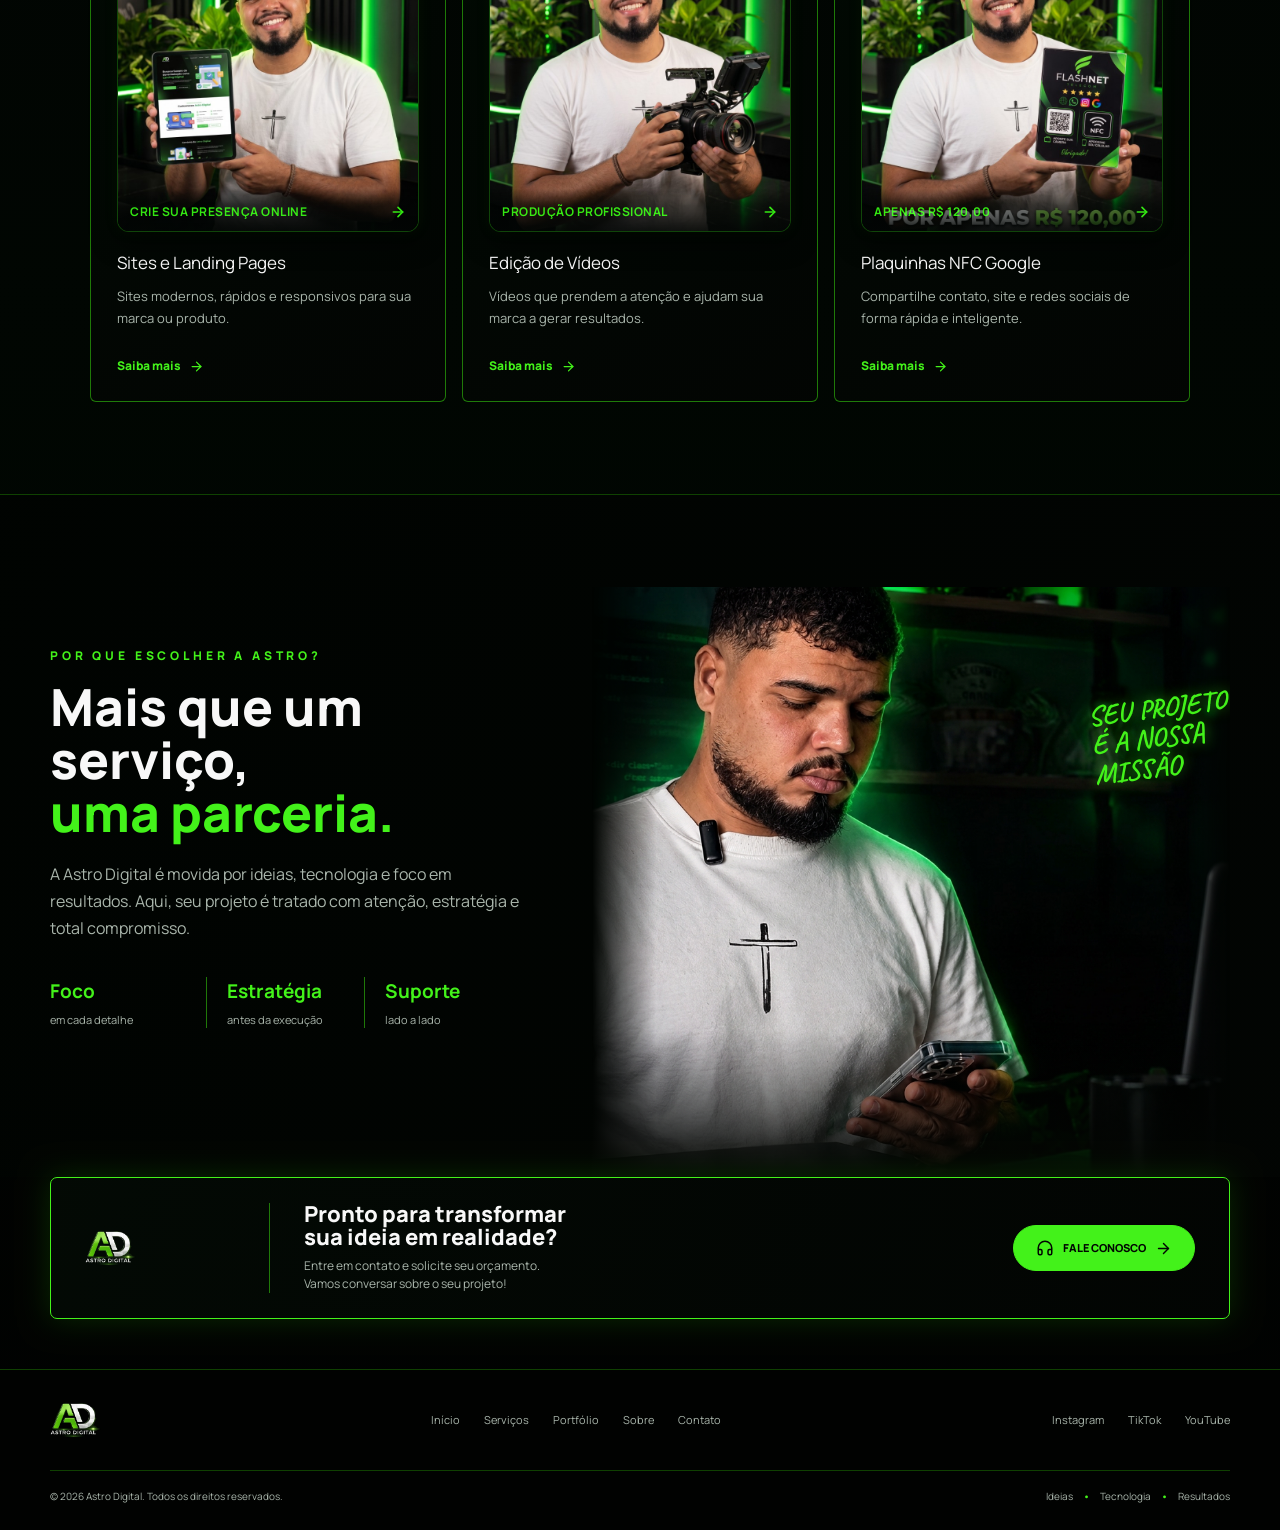
==== commit 78656ec4: "feat(carousel): adiciona carrossel animado infinito de clientes abaixo do hero - Cria secao de carro" ====
--- a/index.html
+++ b/index.html
@@ -109,6 +109,133 @@
   }
   .service-card:hover .service-media-overlay {
     opacity: 1 !important;
+  }
+
+  
+  /* Client Brands Infinite Carousel */
+  .clients-carousel-section {
+    position: relative;
+    padding: 34px 0 38px;
+    background: #030605;
+    background: linear-gradient(180deg, rgba(7, 16, 10, 0.7) 0%, rgba(3, 6, 5, 0.98) 100%);
+    border-top: 1px solid rgba(57, 255, 20, 0.12);
+    border-bottom: 1px solid rgba(255, 255, 255, 0.05);
+    overflow: hidden;
+  }
+  .clients-header {
+    text-align: center;
+    margin-bottom: 20px;
+  }
+  .clients-eyebrow {
+    color: rgba(255, 255, 255, 0.5);
+    font-size: 11px;
+    font-weight: 700;
+    letter-spacing: 2px;
+    text-transform: uppercase;
+    font-family: var(--font-mono, monospace);
+  }
+  .clients-marquee-wrapper {
+    position: relative;
+    width: 100%;
+    overflow: hidden;
+    display: flex;
+    align-items: center;
+  }
+  .marquee-gradient-fade {
+    position: absolute;
+    top: 0;
+    bottom: 0;
+    width: 120px;
+    z-index: 2;
+    pointer-events: none;
+  }
+  .marquee-fade-left {
+    left: 0;
+    background: linear-gradient(to right, #030605 0%, transparent 100%);
+  }
+  .marquee-fade-right {
+    right: 0;
+    background: linear-gradient(to left, #030605 0%, transparent 100%);
+  }
+  .clients-marquee-track {
+    display: flex;
+    width: max-content;
+    gap: 20px;
+    animation: marqueeScroll 26s linear infinite;
+    will-change: transform;
+  }
+  .clients-marquee-track:hover {
+    animation-play-state: paused;
+  }
+  .clients-marquee-group {
+    display: flex;
+    align-items: center;
+    gap: 20px;
+    flex-shrink: 0;
+  }
+  .client-logo-card {
+    display: flex;
+    align-items: center;
+    justify-content: center;
+    min-width: 180px;
+    height: 72px;
+    padding: 10px 24px;
+    border-radius: 12px;
+    background: rgba(7, 16, 10, 0.85);
+    border: 1px solid rgba(255, 255, 255, 0.08);
+    box-shadow: 0 4px 18px rgba(0, 0, 0, 0.5);
+    transition: all 0.3s cubic-bezier(0.16, 1, 0.3, 1);
+    cursor: pointer;
+  }
+  .client-logo-card:hover {
+    border-color: #39FF14;
+    background: rgba(7, 16, 10, 0.98);
+    box-shadow: 0 8px 25px rgba(0, 0, 0, 0.7), 0 0 18px rgba(57, 255, 20, 0.22);
+    transform: translateY(-3px);
+  }
+  .client-name {
+    color: #ffffff;
+    font-size: 13px;
+    font-weight: 700;
+    letter-spacing: 0.5px;
+    text-transform: uppercase;
+    transition: color 0.2s ease;
+  }
+  .client-logo-card:hover .client-name {
+    color: #39FF14;
+  }
+  .client-logo-card img {
+    max-height: 46px;
+    max-width: 140px;
+    width: auto;
+    height: auto;
+    object-fit: contain;
+    transition: all 0.3s ease;
+  }
+  .client-logo-card:hover img {
+    transform: scale(1.05);
+    filter: drop-shadow(0 0 8px rgba(57, 255, 20, 0.35));
+  }
+  @keyframes marqueeScroll {
+    from {
+      transform: translateX(0);
+    }
+    to {
+      transform: translateX(calc(-50% - 10px));
+    }
+  }
+  @media (max-width: 768px) {
+    .marquee-gradient-fade {
+      width: 50px;
+    }
+    .client-logo-card {
+      min-width: 150px;
+      height: 62px;
+      padding: 8px 18px;
+    }
+    .client-name {
+      font-size: 12px;
+    }
   }
 
   /* Mobile Menu Styles & Fixes */
@@ -286,7 +413,64 @@
     max-height: 36px !important;
   }
 </style>
-</head><body><!--$--><main class="site-shell"><header class="site-header"><div class="header-inner"><a class="brand" href="#inicio" aria-label="Astro Digital — início"><img src="assets/astro-digital-logo.png" alt="Astro Digital"/></a><nav class="main-nav" aria-label="Navegação principal"><a href="#inicio">Início</a><a href="#servicos">Serviços</a><a href="portfolio.html">Portfólio</a><a href="parceria.html">Parceria</a><a href="#sobre">Sobre</a><a href="#contato">Contato</a><a href="https://wa.me/5573982335157?text=Ol%C3%A1%2C%20vim%20pelo%20site%20da%20Astro%20Digital%20e%20gostaria%20de%20solicitar%20um%20or%C3%A7amento." target="_blank" rel="noreferrer" class="nav-mobile-cta"><svg xmlns="http://www.w3.org/2000/svg" width="16" height="16" viewBox="0 0 24 24" fill="none" stroke="currentColor" stroke-width="2" stroke-linecap="round" stroke-linejoin="round" class="lucide lucide-headphones" aria-hidden="true"><path d="M3 14h3a2 2 0 0 1 2 2v3a2 2 0 0 1-2 2H5a2 2 0 0 1-2-2v-7a9 9 0 0 1 18 0v7a2 2 0 0 1-2 2h-1a2 2 0 0 1-2-2v-3a2 2 0 0 1 2-2h3"></path></svg> Fale conosco</a></nav><a class="button button-outline header-cta" href="https://wa.me/5573982335157?text=Olá%2C%20vim%20pelo%20site%20da%20Astro%20Digital%20e%20gostaria%20de%20solicitar%20um%20orçamento." target="_blank" rel="noreferrer"><svg xmlns="http://www.w3.org/2000/svg" width="17" height="17" viewBox="0 0 24 24" fill="none" stroke="currentColor" stroke-width="2" stroke-linecap="round" stroke-linejoin="round" class="lucide lucide-headphones" aria-hidden="true"><path d="M3 14h3a2 2 0 0 1 2 2v3a2 2 0 0 1-2 2H5a2 2 0 0 1-2-2v-7a9 9 0 0 1 18 0v7a2 2 0 0 1-2 2h-1a2 2 0 0 1-2-2v-3a2 2 0 0 1 2-2h3"></path></svg> Fale conosco</a><button class="menu-toggle" type="button" aria-label="Abrir menu" aria-expanded="false"><svg xmlns="http://www.w3.org/2000/svg" width="24" height="24" viewBox="0 0 24 24" fill="none" stroke="currentColor" stroke-width="2" stroke-linecap="round" stroke-linejoin="round" class="lucide lucide-menu" aria-hidden="true"><path d="M4 5h16"></path><path d="M4 12h16"></path><path d="M4 19h16"></path></svg></button></div></header><section class="hero" id="inicio"><div class="hero-grid container"><div class="hero-copy"><p class="eyebrow">Astro Digital</p><h1>Soluções digitais<br/> para o <em>seu negócio</em></h1><p class="hero-description">Criamos sites, landing pages, editamos vídeos e imagens, além de soluções modernas como plaquinhas em NFC do Google para levar sua marca para o próximo nível.</p><div class="hero-actions"><a class="button button-primary" href="https://wa.me/5573982335157?text=Olá%2C%20vim%20pelo%20site%20da%20Astro%20Digital%20e%20gostaria%20de%20solicitar%20um%20orçamento." target="_blank" rel="noreferrer">Solicite um orçamento <svg xmlns="http://www.w3.org/2000/svg" width="17" height="17" viewBox="0 0 24 24" fill="none" stroke="currentColor" stroke-width="2" stroke-linecap="round" stroke-linejoin="round" class="lucide lucide-arrow-right" aria-hidden="true"><path d="M5 12h14"></path><path d="m12 5 7 7-7 7"></path></svg></a><a class="button button-outline" href="portfolio.html"><svg xmlns="http://www.w3.org/2000/svg" width="16" height="16" viewBox="0 0 24 24" fill="none" stroke="currentColor" stroke-width="2" stroke-linecap="round" stroke-linejoin="round" class="lucide lucide-play" aria-hidden="true"><path d="M5 5a2 2 0 0 1 3.008-1.728l11.997 6.998a2 2 0 0 1 .003 3.458l-12 7A2 2 0 0 1 5 19z"></path></svg> Ver portfólio</a></div><div class="trust-row"><span><svg xmlns="http://www.w3.org/2000/svg" width="24" height="24" viewBox="0 0 24 24" fill="none" stroke="currentColor" stroke-width="2" stroke-linecap="round" stroke-linejoin="round" class="lucide lucide-zap" aria-hidden="true"><path d="M4 14a1 1 0 0 1-.78-1.63l9.9-10.2a.5.5 0 0 1 .86.46l-1.92 6.02A1 1 0 0 0 13 10h7a1 1 0 0 1 .78 1.63l-9.9 10.2a.5.5 0 0 1-.86-.46l1.92-6.02A1 1 0 0 0 11 14z"></path></svg> Agilidade<br/> na entrega</span><span><svg xmlns="http://www.w3.org/2000/svg" width="24" height="24" viewBox="0 0 24 24" fill="none" stroke="currentColor" stroke-width="2" stroke-linecap="round" stroke-linejoin="round" class="lucide lucide-badge-check" aria-hidden="true"><path d="M3.85 8.62a4 4 0 0 1 4.78-4.77 4 4 0 0 1 6.74 0 4 4 0 0 1 4.78 4.78 4 4 0 0 1 0 6.74 4 4 0 0 1-4.77 4.78 4 4 0 0 1-6.75 0 4 4 0 0 1-4.78-4.77 4 4 0 0 1 0-6.76Z"></path><path d="m9 12 2 2 4-4"></path></svg> Qualidade<br/> profissional</span><span><svg xmlns="http://www.w3.org/2000/svg" width="24" height="24" viewBox="0 0 24 24" fill="none" stroke="currentColor" stroke-width="2" stroke-linecap="round" stroke-linejoin="round" class="lucide lucide-headphones" aria-hidden="true"><path d="M3 14h3a2 2 0 0 1 2 2v3a2 2 0 0 1-2 2H5a2 2 0 0 1-2-2v-7a9 9 0 0 1 18 0v7a2 2 0 0 1-2 2h-1a2 2 0 0 1-2-2v-3a2 2 0 0 1 2-2h3"></path></svg> Suporte<br/> personalizado</span></div></div><div class="hero-visual"><img src="assets/astro-working-desk-clean-v2-CTV6lMRl.jpg" alt="Profissional da Astro Digital em seu estúdio de trabalho"/><div class="scribble">IDEIAS ↗<br/>→ PROJETOS ↗<br/>→ RESULTADOS</div></div></div></section><section class="services section" id="servicos"><div class="container"><div class="section-intro split-heading"><div><p class="eyebrow">Nossos serviços</p><h2>Tudo o que você precisa<br/> para <em>se destacar online.</em></h2></div><p>Da criação de sites à edição de vídeos, passando por artes e soluções NFC, somos a parceria ideal para transformar suas ideias em resultados.</p></div><div class="services-grid"><article class="service-card service-card-featured">
+</head><body><!--$--><main class="site-shell"><header class="site-header"><div class="header-inner"><a class="brand" href="#inicio" aria-label="Astro Digital — início"><img src="assets/astro-digital-logo.png" alt="Astro Digital"/></a><nav class="main-nav" aria-label="Navegação principal"><a href="#inicio">Início</a><a href="#servicos">Serviços</a><a href="portfolio.html">Portfólio</a><a href="parceria.html">Parceria</a><a href="#sobre">Sobre</a><a href="#contato">Contato</a><a href="https://wa.me/5573982335157?text=Ol%C3%A1%2C%20vim%20pelo%20site%20da%20Astro%20Digital%20e%20gostaria%20de%20solicitar%20um%20or%C3%A7amento." target="_blank" rel="noreferrer" class="nav-mobile-cta"><svg xmlns="http://www.w3.org/2000/svg" width="16" height="16" viewBox="0 0 24 24" fill="none" stroke="currentColor" stroke-width="2" stroke-linecap="round" stroke-linejoin="round" class="lucide lucide-headphones" aria-hidden="true"><path d="M3 14h3a2 2 0 0 1 2 2v3a2 2 0 0 1-2 2H5a2 2 0 0 1-2-2v-7a9 9 0 0 1 18 0v7a2 2 0 0 1-2 2h-1a2 2 0 0 1-2-2v-3a2 2 0 0 1 2-2h3"></path></svg> Fale conosco</a></nav><a class="button button-outline header-cta" href="https://wa.me/5573982335157?text=Olá%2C%20vim%20pelo%20site%20da%20Astro%20Digital%20e%20gostaria%20de%20solicitar%20um%20orçamento." target="_blank" rel="noreferrer"><svg xmlns="http://www.w3.org/2000/svg" width="17" height="17" viewBox="0 0 24 24" fill="none" stroke="currentColor" stroke-width="2" stroke-linecap="round" stroke-linejoin="round" class="lucide lucide-headphones" aria-hidden="true"><path d="M3 14h3a2 2 0 0 1 2 2v3a2 2 0 0 1-2 2H5a2 2 0 0 1-2-2v-7a9 9 0 0 1 18 0v7a2 2 0 0 1-2 2h-1a2 2 0 0 1-2-2v-3a2 2 0 0 1 2-2h3"></path></svg> Fale conosco</a><button class="menu-toggle" type="button" aria-label="Abrir menu" aria-expanded="false"><svg xmlns="http://www.w3.org/2000/svg" width="24" height="24" viewBox="0 0 24 24" fill="none" stroke="currentColor" stroke-width="2" stroke-linecap="round" stroke-linejoin="round" class="lucide lucide-menu" aria-hidden="true"><path d="M4 5h16"></path><path d="M4 12h16"></path><path d="M4 19h16"></path></svg></button></div></header><section class="hero" id="inicio"><div class="hero-grid container"><div class="hero-copy"><p class="eyebrow">Astro Digital</p><h1>Soluções digitais<br/> para o <em>seu negócio</em></h1><p class="hero-description">Criamos sites, landing pages, editamos vídeos e imagens, além de soluções modernas como plaquinhas em NFC do Google para levar sua marca para o próximo nível.</p><div class="hero-actions"><a class="button button-primary" href="https://wa.me/5573982335157?text=Olá%2C%20vim%20pelo%20site%20da%20Astro%20Digital%20e%20gostaria%20de%20solicitar%20um%20orçamento." target="_blank" rel="noreferrer">Solicite um orçamento <svg xmlns="http://www.w3.org/2000/svg" width="17" height="17" viewBox="0 0 24 24" fill="none" stroke="currentColor" stroke-width="2" stroke-linecap="round" stroke-linejoin="round" class="lucide lucide-arrow-right" aria-hidden="true"><path d="M5 12h14"></path><path d="m12 5 7 7-7 7"></path></svg></a><a class="button button-outline" href="portfolio.html"><svg xmlns="http://www.w3.org/2000/svg" width="16" height="16" viewBox="0 0 24 24" fill="none" stroke="currentColor" stroke-width="2" stroke-linecap="round" stroke-linejoin="round" class="lucide lucide-play" aria-hidden="true"><path d="M5 5a2 2 0 0 1 3.008-1.728l11.997 6.998a2 2 0 0 1 .003 3.458l-12 7A2 2 0 0 1 5 19z"></path></svg> Ver portfólio</a></div><div class="trust-row"><span><svg xmlns="http://www.w3.org/2000/svg" width="24" height="24" viewBox="0 0 24 24" fill="none" stroke="currentColor" stroke-width="2" stroke-linecap="round" stroke-linejoin="round" class="lucide lucide-zap" aria-hidden="true"><path d="M4 14a1 1 0 0 1-.78-1.63l9.9-10.2a.5.5 0 0 1 .86.46l-1.92 6.02A1 1 0 0 0 13 10h7a1 1 0 0 1 .78 1.63l-9.9 10.2a.5.5 0 0 1-.86-.46l1.92-6.02A1 1 0 0 0 11 14z"></path></svg> Agilidade<br/> na entrega</span><span><svg xmlns="http://www.w3.org/2000/svg" width="24" height="24" viewBox="0 0 24 24" fill="none" stroke="currentColor" stroke-width="2" stroke-linecap="round" stroke-linejoin="round" class="lucide lucide-badge-check" aria-hidden="true"><path d="M3.85 8.62a4 4 0 0 1 4.78-4.77 4 4 0 0 1 6.74 0 4 4 0 0 1 4.78 4.78 4 4 0 0 1 0 6.74 4 4 0 0 1-4.77 4.78 4 4 0 0 1-6.75 0 4 4 0 0 1-4.78-4.77 4 4 0 0 1 0-6.76Z"></path><path d="m9 12 2 2 4-4"></path></svg> Qualidade<br/> profissional</span><span><svg xmlns="http://www.w3.org/2000/svg" width="24" height="24" viewBox="0 0 24 24" fill="none" stroke="currentColor" stroke-width="2" stroke-linecap="round" stroke-linejoin="round" class="lucide lucide-headphones" aria-hidden="true"><path d="M3 14h3a2 2 0 0 1 2 2v3a2 2 0 0 1-2 2H5a2 2 0 0 1-2-2v-7a9 9 0 0 1 18 0v7a2 2 0 0 1-2 2h-1a2 2 0 0 1-2-2v-3a2 2 0 0 1 2-2h3"></path></svg> Suporte<br/> personalizado</span></div></div><div class="hero-visual"><img src="assets/astro-working-desk-clean-v2-CTV6lMRl.jpg" alt="Profissional da Astro Digital em seu estúdio de trabalho"/><div class="scribble">IDEIAS ↗<br/>→ PROJETOS ↗<br/>→ RESULTADOS</div></div></div></section>
+
+<!-- Client Brands Infinite Animated Carousel -->
+<section class="clients-carousel-section" id="clientes" aria-label="Clientes e Marcas Parceiras">
+  <div class="container clients-header">
+    <p class="clients-eyebrow">MARCAS E CLIENTES QUE CONFIAM NA ASTRO DIGITAL</p>
+  </div>
+  <div class="clients-marquee-wrapper">
+    <div class="marquee-gradient-fade marquee-fade-left"></div>
+    <div class="marquee-gradient-fade marquee-fade-right"></div>
+    <div class="clients-marquee-track">
+      <!-- Grupo 1 de Clientes -->
+      <div class="clients-marquee-group" id="clientsGroup1">
+        <div class="client-logo-card">
+          <span class="client-name">FlashNet Telecom</span>
+        </div>
+        <div class="client-logo-card">
+          <span class="client-name">Valor Condocompany</span>
+        </div>
+        <div class="client-logo-card">
+          <span class="client-name">Duarte Gestor de Tráfego</span>
+        </div>
+        <div class="client-logo-card">
+          <span class="client-name">LT Audiovisual</span>
+        </div>
+        <div class="client-logo-card">
+          <span class="client-name">RabiscaAI</span>
+        </div>
+        <div class="client-logo-card">
+          <span class="client-name">Parceiros Astro Digital</span>
+        </div>
+      </div>
+      <!-- Grupo 2 Duplicado para loop infinito sem cortes -->
+      <div class="clients-marquee-group" aria-hidden="true" id="clientsGroup2">
+        <div class="client-logo-card">
+          <span class="client-name">FlashNet Telecom</span>
+        </div>
+        <div class="client-logo-card">
+          <span class="client-name">Valor Condocompany</span>
+        </div>
+        <div class="client-logo-card">
+          <span class="client-name">Duarte Gestor de Tráfego</span>
+        </div>
+        <div class="client-logo-card">
+          <span class="client-name">LT Audiovisual</span>
+        </div>
+        <div class="client-logo-card">
+          <span class="client-name">RabiscaAI</span>
+        </div>
+        <div class="client-logo-card">
+          <span class="client-name">Parceiros Astro Digital</span>
+        </div>
+      </div>
+    </div>
+  </div>
+</section>
+
+<section class="services section" id="servicos"><div class="container"><div class="section-intro split-heading"><div><p class="eyebrow">Nossos serviços</p><h2>Tudo o que você precisa<br/> para <em>se destacar online.</em></h2></div><p>Da criação de sites à edição de vídeos, passando por artes e soluções NFC, somos a parceria ideal para transformar suas ideias em resultados.</p></div><div class="services-grid"><article class="service-card service-card-featured">
   <span class="service-number">0<!-- -->1</span>
   <div class="service-icon"><svg xmlns="http://www.w3.org/2000/svg" width="24" height="24" viewBox="0 0 24 24" fill="none" stroke="currentColor" stroke-width="2" stroke-linecap="round" stroke-linejoin="round" class="lucide lucide-braces" aria-hidden="true"><path d="M8 3H7a2 2 0 0 0-2 2v5a2 2 0 0 1-2 2 2 2 0 0 1 2 2v5c0 1.1.9 2 2 2h1"></path><path d="M16 21h1a2 2 0 0 0 2-2v-5c0-1.1.9-2 2-2a2 2 0 0 1-2-2V5a2 2 0 0 0-2-2h-1"></path></svg></div>
   <a href="https://wa.me/5573982335157?text=Ol%C3%A1%2C%20vim%20pelo%20site%20da%20Astro%20Digital%20e%20gostaria%20de%20solicitar%20um%20or%C3%A7amento%20para%20Sites%20e%20Landing%20Pages." target="_blank" rel="noreferrer" class="service-media-link" aria-label="Solicitar Sites e Landing Pages no WhatsApp">
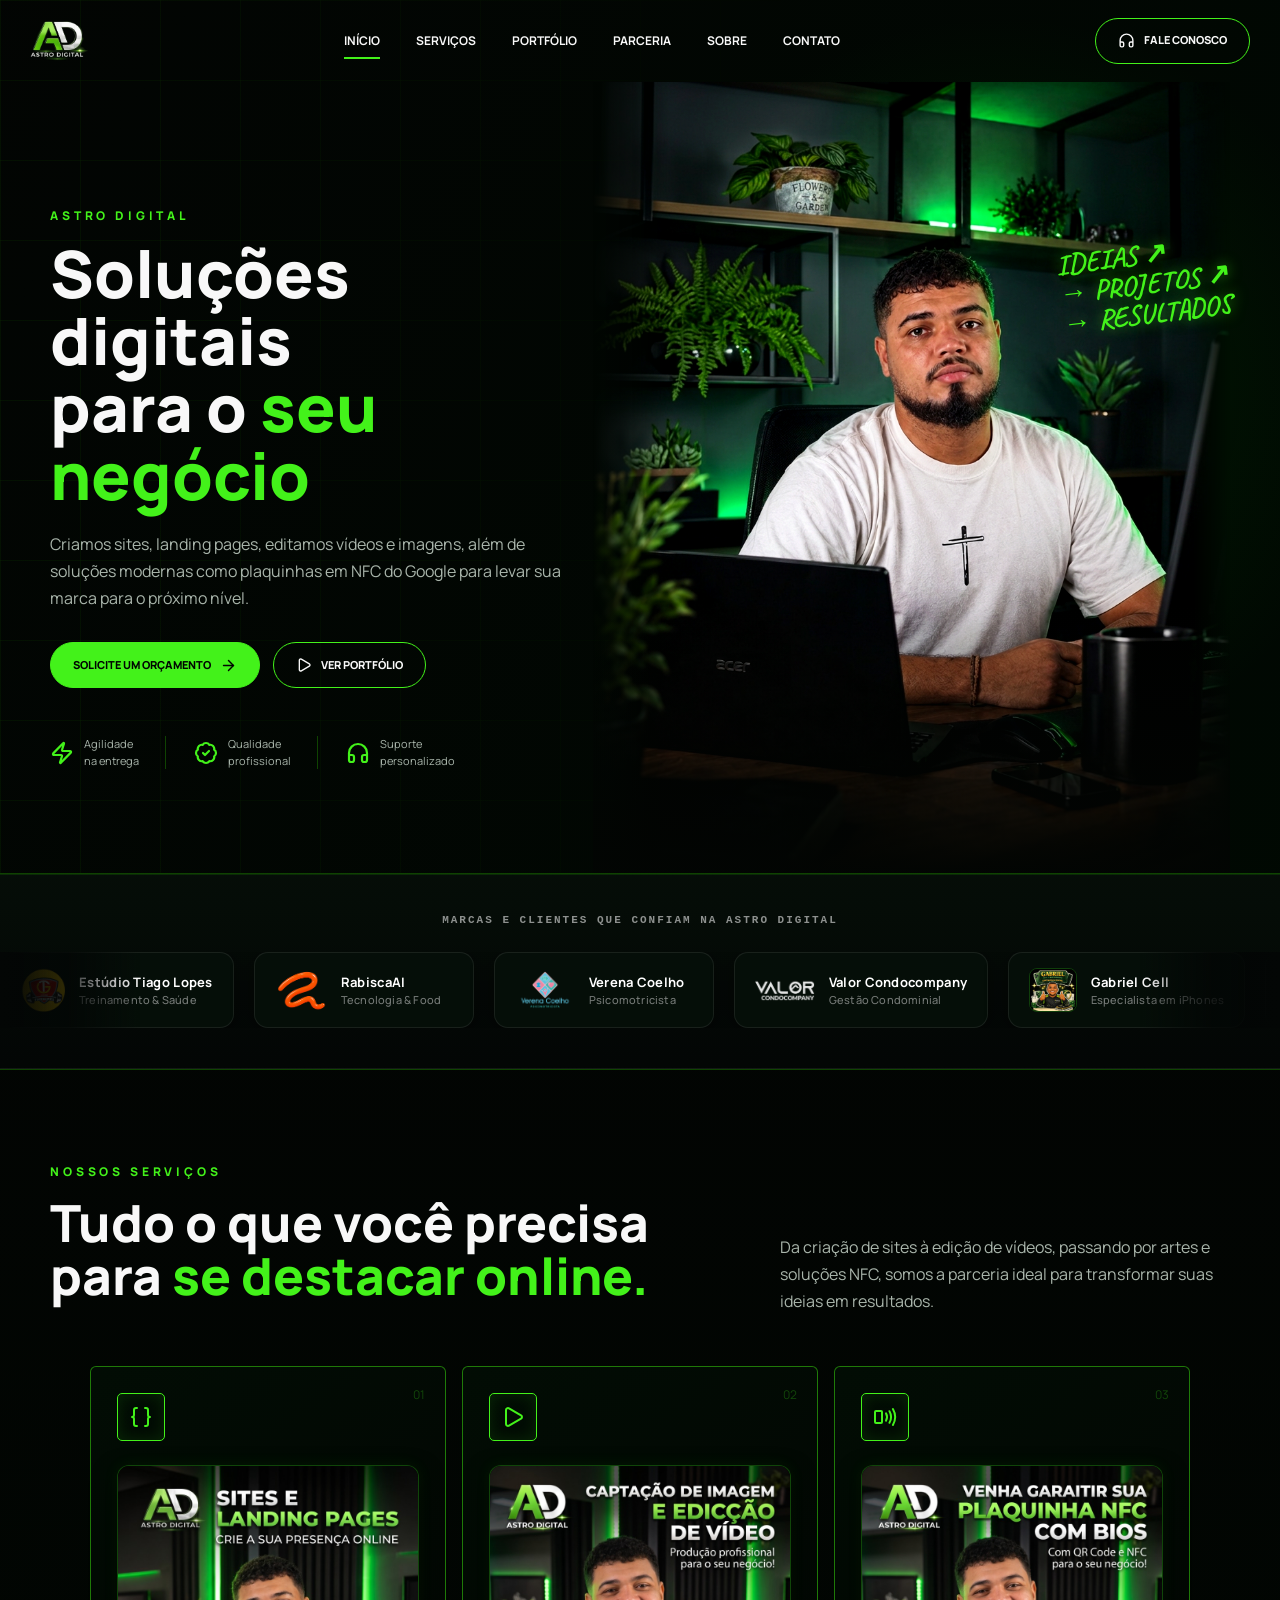
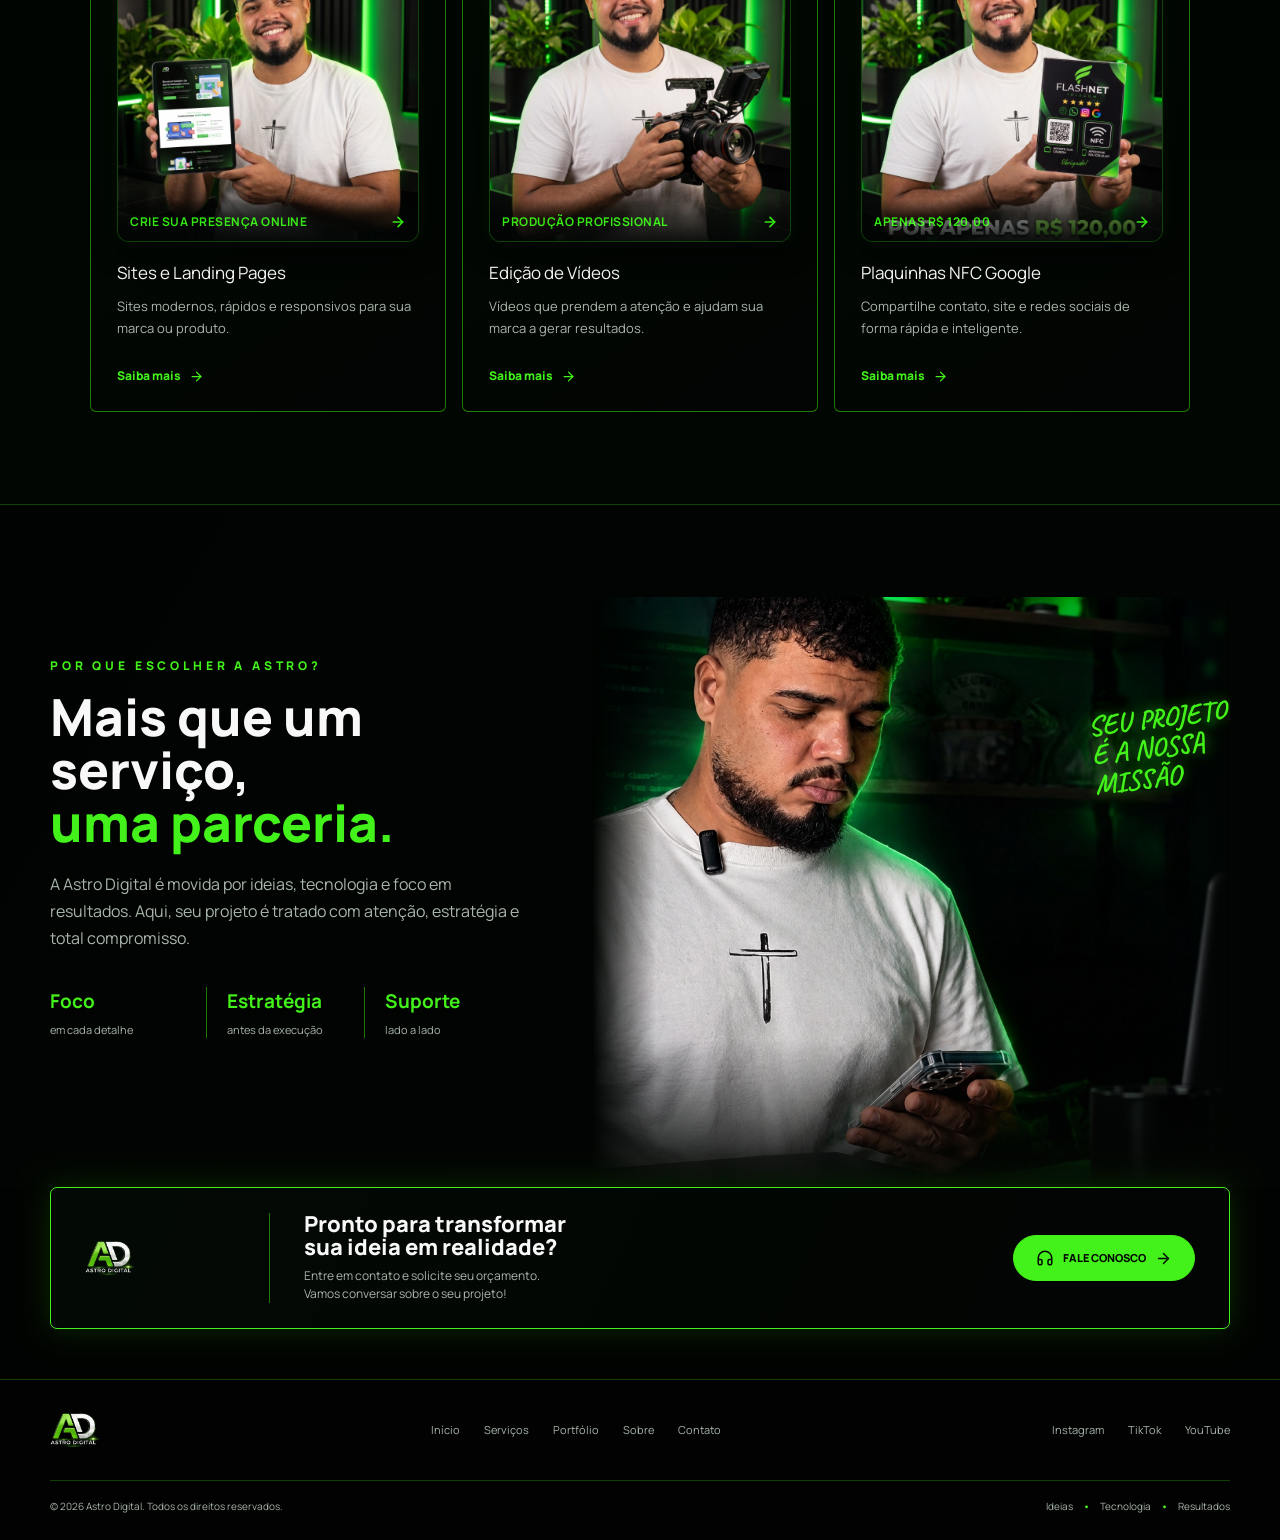
==== commit da215867: "feat(carousel): adiciona carrossel animado com logos oficiais dos clientes" ====
--- a/index.html
+++ b/index.html
@@ -115,19 +115,19 @@
   /* Client Brands Infinite Carousel */
   .clients-carousel-section {
     position: relative;
-    padding: 34px 0 38px;
+    padding: 36px 0 40px;
     background: #030605;
-    background: linear-gradient(180deg, rgba(7, 16, 10, 0.7) 0%, rgba(3, 6, 5, 0.98) 100%);
-    border-top: 1px solid rgba(57, 255, 20, 0.12);
+    background: linear-gradient(180deg, rgba(7, 16, 10, 0.75) 0%, rgba(3, 6, 5, 0.98) 100%);
+    border-top: 1px solid rgba(57, 255, 20, 0.15);
     border-bottom: 1px solid rgba(255, 255, 255, 0.05);
     overflow: hidden;
   }
   .clients-header {
     text-align: center;
-    margin-bottom: 20px;
+    margin-bottom: 22px;
   }
   .clients-eyebrow {
-    color: rgba(255, 255, 255, 0.5);
+    color: rgba(255, 255, 255, 0.55);
     font-size: 11px;
     font-weight: 700;
     letter-spacing: 2px;
@@ -145,23 +145,23 @@
     position: absolute;
     top: 0;
     bottom: 0;
-    width: 120px;
+    width: 140px;
     z-index: 2;
     pointer-events: none;
   }
   .marquee-fade-left {
     left: 0;
-    background: linear-gradient(to right, #030605 0%, transparent 100%);
+    background: linear-gradient(to right, #030605 0%, rgba(3, 6, 5, 0.8) 50%, transparent 100%);
   }
   .marquee-fade-right {
     right: 0;
-    background: linear-gradient(to left, #030605 0%, transparent 100%);
+    background: linear-gradient(to left, #030605 0%, rgba(3, 6, 5, 0.8) 50%, transparent 100%);
   }
   .clients-marquee-track {
     display: flex;
     width: max-content;
     gap: 20px;
-    animation: marqueeScroll 26s linear infinite;
+    animation: marqueeScroll 32s linear infinite;
     will-change: transform;
   }
   .clients-marquee-track:hover {
@@ -176,45 +176,87 @@
   .client-logo-card {
     display: flex;
     align-items: center;
-    justify-content: center;
-    min-width: 180px;
-    height: 72px;
-    padding: 10px 24px;
-    border-radius: 12px;
+    gap: 14px;
+    min-width: 220px;
+    height: 76px;
+    padding: 10px 20px;
+    border-radius: 14px;
     background: rgba(7, 16, 10, 0.85);
     border: 1px solid rgba(255, 255, 255, 0.08);
-    box-shadow: 0 4px 18px rgba(0, 0, 0, 0.5);
+    box-shadow: 0 4px 20px rgba(0, 0, 0, 0.5);
     transition: all 0.3s cubic-bezier(0.16, 1, 0.3, 1);
     cursor: pointer;
+    flex-shrink: 0;
   }
   .client-logo-card:hover {
     border-color: #39FF14;
     background: rgba(7, 16, 10, 0.98);
-    box-shadow: 0 8px 25px rgba(0, 0, 0, 0.7), 0 0 18px rgba(57, 255, 20, 0.22);
+    box-shadow: 0 8px 30px rgba(0, 0, 0, 0.7), 0 0 20px rgba(57, 255, 20, 0.22);
     transform: translateY(-3px);
   }
+  .client-logo-img {
+    height: 44px;
+    max-width: 60px;
+    width: auto;
+    object-fit: contain;
+    flex-shrink: 0;
+    transition: transform 0.3s ease, filter 0.3s ease;
+  }
+  .client-logo-card:hover .client-logo-img {
+    transform: scale(1.08);
+  }
+  .client-logo-invert {
+    filter: brightness(0) invert(1) opacity(0.9);
+  }
+  .client-logo-card:hover .client-logo-invert {
+    filter: brightness(0) invert(1) opacity(1) drop-shadow(0 0 6px rgba(57, 255, 20, 0.5));
+  }
+  .client-logo-rounded {
+    border-radius: 8px;
+    border: 1px solid rgba(57, 255, 20, 0.2);
+  }
+  .client-logo-placeholder-icon {
+    width: 44px;
+    height: 44px;
+    border-radius: 10px;
+    background: rgba(57, 255, 20, 0.08);
+    border: 1px solid rgba(57, 255, 20, 0.25);
+    display: flex;
+    align-items: center;
+    justify-content: center;
+    flex-shrink: 0;
+    transition: all 0.3s ease;
+  }
+  .client-logo-card:hover .client-logo-placeholder-icon {
+    background: rgba(57, 255, 20, 0.18);
+    border-color: #39FF14;
+    box-shadow: 0 0 12px rgba(57, 255, 20, 0.3);
+  }
+  .client-info {
+    display: flex;
+    flex-direction: column;
+    text-align: left;
+  }
   .client-name {
-    color: #ffffff;
+    color: #FFFFFF;
     font-size: 13px;
     font-weight: 700;
-    letter-spacing: 0.5px;
-    text-transform: uppercase;
+    line-height: 1.25;
+    letter-spacing: 0.3px;
+    white-space: nowrap;
     transition: color 0.2s ease;
   }
   .client-logo-card:hover .client-name {
     color: #39FF14;
   }
-  .client-logo-card img {
-    max-height: 46px;
-    max-width: 140px;
-    width: auto;
-    height: auto;
-    object-fit: contain;
-    transition: all 0.3s ease;
-  }
-  .client-logo-card:hover img {
-    transform: scale(1.05);
-    filter: drop-shadow(0 0 8px rgba(57, 255, 20, 0.35));
+  .client-sub {
+    color: rgba(255, 255, 255, 0.45);
+    font-size: 11px;
+    font-weight: 500;
+    line-height: 1.2;
+    margin-top: 2px;
+    letter-spacing: 0.2px;
+    white-space: nowrap;
   }
   @keyframes marqueeScroll {
     from {
@@ -229,15 +271,26 @@
       width: 50px;
     }
     .client-logo-card {
-      min-width: 150px;
-      height: 62px;
-      padding: 8px 18px;
+      min-width: 190px;
+      height: 66px;
+      padding: 8px 16px;
+      gap: 10px;
+    }
+    .client-logo-img {
+      height: 36px;
+      max-width: 48px;
+    }
+    .client-logo-placeholder-icon {
+      width: 36px;
+      height: 36px;
     }
     .client-name {
       font-size: 12px;
     }
-  }
-
+    .client-sub {
+      font-size: 10px;
+    }
+  }
   /* Mobile Menu Styles & Fixes */
   @media (max-width: 900px) {
     /* Header MUST be higher than any backdrop */
@@ -424,46 +477,150 @@
     <div class="marquee-gradient-fade marquee-fade-left"></div>
     <div class="marquee-gradient-fade marquee-fade-right"></div>
     <div class="clients-marquee-track">
-      <!-- Grupo 1 de Clientes -->
-      <div class="clients-marquee-group" id="clientsGroup1">
-        <div class="client-logo-card">
-          <span class="client-name">FlashNet Telecom</span>
-        </div>
-        <div class="client-logo-card">
-          <span class="client-name">Valor Condocompany</span>
-        </div>
-        <div class="client-logo-card">
-          <span class="client-name">Duarte Gestor de Tráfego</span>
-        </div>
-        <div class="client-logo-card">
-          <span class="client-name">LT Audiovisual</span>
-        </div>
-        <div class="client-logo-card">
-          <span class="client-name">RabiscaAI</span>
-        </div>
-        <div class="client-logo-card">
-          <span class="client-name">Parceiros Astro Digital</span>
+
+      <!-- Grupo 1 -->
+      <div class="clients-marquee-group">
+        <div class="client-logo-card">
+          <img src="assets/cliente-tiago-lopes.png" alt="Estúdio Tiago Lopes" class="client-logo-img" loading="lazy">
+          <div class="client-info">
+            <strong class="client-name">Estúdio Tiago Lopes</strong>
+            <span class="client-sub">Treinamento & Saúde</span>
+          </div>
+        </div>
+
+        <div class="client-logo-card">
+          <img src="assets/cliente-rabiscaai.png" alt="RabiscaAI" class="client-logo-img" loading="lazy">
+          <div class="client-info">
+            <strong class="client-name">RabiscaAI</strong>
+            <span class="client-sub">Tecnologia & Food</span>
+          </div>
+        </div>
+
+        <div class="client-logo-card">
+          <img src="assets/cliente-verena-coelho.png" alt="Verena Coelho Psicomotricista" class="client-logo-img" loading="lazy">
+          <div class="client-info">
+            <strong class="client-name">Verena Coelho</strong>
+            <span class="client-sub">Psicomotricista</span>
+          </div>
+        </div>
+
+        <div class="client-logo-card">
+          <img src="assets/cliente-valor-condocompany.png" alt="Valor Condocompany" class="client-logo-img client-logo-invert" loading="lazy">
+          <div class="client-info">
+            <strong class="client-name">Valor Condocompany</strong>
+            <span class="client-sub">Gestão Condominial</span>
+          </div>
+        </div>
+
+        <div class="client-logo-card">
+          <img src="assets/cliente-gabriel-cell.jpg" alt="Gabriel Cell e Acessórios" class="client-logo-img client-logo-rounded" loading="lazy">
+          <div class="client-info">
+            <strong class="client-name">Gabriel Cell</strong>
+            <span class="client-sub">Especialista em iPhones</span>
+          </div>
+        </div>
+
+        <div class="client-logo-card">
+          <div class="client-logo-placeholder-icon">
+            <svg xmlns="http://www.w3.org/2000/svg" width="22" height="22" viewBox="0 0 24 24" fill="none" stroke="#39FF14" stroke-width="2" stroke-linecap="round" stroke-linejoin="round"><path d="M5 12.55a11 11 0 0 1 14.08 0"></path><path d="M1.42 9a16 16 0 0 1 21.16 0"></path><path d="M8.53 16.11a6 6 0 0 1 6.95 0"></path><line x1="12" y1="20" x2="12.01" y2="20"></line></svg>
+          </div>
+          <div class="client-info">
+            <strong class="client-name">FlashNet Telecom</strong>
+            <span class="client-sub">Provedor & Internet</span>
+          </div>
+        </div>
+
+        <div class="client-logo-card">
+          <div class="client-logo-placeholder-icon">
+            <svg xmlns="http://www.w3.org/2000/svg" width="22" height="22" viewBox="0 0 24 24" fill="none" stroke="#39FF14" stroke-width="2" stroke-linecap="round" stroke-linejoin="round"><path d="m22 8-6 4 6 4V8Z"></path><rect width="14" height="12" x="2" y="6" rx="2" ry="2"></rect></svg>
+          </div>
+          <div class="client-info">
+            <strong class="client-name">LT Audiovisual</strong>
+            <span class="client-sub">Produção de Vídeo</span>
+          </div>
+        </div>
+
+        <div class="client-logo-card">
+          <div class="client-logo-placeholder-icon">
+            <svg xmlns="http://www.w3.org/2000/svg" width="22" height="22" viewBox="0 0 24 24" fill="none" stroke="#39FF14" stroke-width="2" stroke-linecap="round" stroke-linejoin="round"><polyline points="22 7 13.5 15.5 8.5 10.5 2 17"></polyline><polyline points="16 7 22 7 22 13"></polyline></svg>
+          </div>
+          <div class="client-info">
+            <strong class="client-name">Duarte Tráfego</strong>
+            <span class="client-sub">Tráfego Pago</span>
+          </div>
         </div>
       </div>
-      <!-- Grupo 2 Duplicado para loop infinito sem cortes -->
-      <div class="clients-marquee-group" aria-hidden="true" id="clientsGroup2">
-        <div class="client-logo-card">
-          <span class="client-name">FlashNet Telecom</span>
-        </div>
-        <div class="client-logo-card">
-          <span class="client-name">Valor Condocompany</span>
-        </div>
-        <div class="client-logo-card">
-          <span class="client-name">Duarte Gestor de Tráfego</span>
-        </div>
-        <div class="client-logo-card">
-          <span class="client-name">LT Audiovisual</span>
-        </div>
-        <div class="client-logo-card">
-          <span class="client-name">RabiscaAI</span>
-        </div>
-        <div class="client-logo-card">
-          <span class="client-name">Parceiros Astro Digital</span>
+
+      <!-- Grupo 2 (Duplicado para loop infinito contínuo) -->
+      <div class="clients-marquee-group" aria-hidden="true">
+        <div class="client-logo-card">
+          <img src="assets/cliente-tiago-lopes.png" alt="Estúdio Tiago Lopes" class="client-logo-img" loading="lazy">
+          <div class="client-info">
+            <strong class="client-name">Estúdio Tiago Lopes</strong>
+            <span class="client-sub">Treinamento & Saúde</span>
+          </div>
+        </div>
+
+        <div class="client-logo-card">
+          <img src="assets/cliente-rabiscaai.png" alt="RabiscaAI" class="client-logo-img" loading="lazy">
+          <div class="client-info">
+            <strong class="client-name">RabiscaAI</strong>
+            <span class="client-sub">Tecnologia & Food</span>
+          </div>
+        </div>
+
+        <div class="client-logo-card">
+          <img src="assets/cliente-verena-coelho.png" alt="Verena Coelho Psicomotricista" class="client-logo-img" loading="lazy">
+          <div class="client-info">
+            <strong class="client-name">Verena Coelho</strong>
+            <span class="client-sub">Psicomotricista</span>
+          </div>
+        </div>
+
+        <div class="client-logo-card">
+          <img src="assets/cliente-valor-condocompany.png" alt="Valor Condocompany" class="client-logo-img client-logo-invert" loading="lazy">
+          <div class="client-info">
+            <strong class="client-name">Valor Condocompany</strong>
+            <span class="client-sub">Gestão Condominial</span>
+          </div>
+        </div>
+
+        <div class="client-logo-card">
+          <img src="assets/cliente-gabriel-cell.jpg" alt="Gabriel Cell e Acessórios" class="client-logo-img client-logo-rounded" loading="lazy">
+          <div class="client-info">
+            <strong class="client-name">Gabriel Cell</strong>
+            <span class="client-sub">Especialista em iPhones</span>
+          </div>
+        </div>
+
+        <div class="client-logo-card">
+          <div class="client-logo-placeholder-icon">
+            <svg xmlns="http://www.w3.org/2000/svg" width="22" height="22" viewBox="0 0 24 24" fill="none" stroke="#39FF14" stroke-width="2" stroke-linecap="round" stroke-linejoin="round"><path d="M5 12.55a11 11 0 0 1 14.08 0"></path><path d="M1.42 9a16 16 0 0 1 21.16 0"></path><path d="M8.53 16.11a6 6 0 0 1 6.95 0"></path><line x1="12" y1="20" x2="12.01" y2="20"></line></svg>
+          </div>
+          <div class="client-info">
+            <strong class="client-name">FlashNet Telecom</strong>
+            <span class="client-sub">Provedor & Internet</span>
+          </div>
+        </div>
+
+        <div class="client-logo-card">
+          <div class="client-logo-placeholder-icon">
+            <svg xmlns="http://www.w3.org/2000/svg" width="22" height="22" viewBox="0 0 24 24" fill="none" stroke="#39FF14" stroke-width="2" stroke-linecap="round" stroke-linejoin="round"><path d="m22 8-6 4 6 4V8Z"></path><rect width="14" height="12" x="2" y="6" rx="2" ry="2"></rect></svg>
+          </div>
+          <div class="client-info">
+            <strong class="client-name">LT Audiovisual</strong>
+            <span class="client-sub">Produção de Vídeo</span>
+          </div>
+        </div>
+
+        <div class="client-logo-card">
+          <div class="client-logo-placeholder-icon">
+            <svg xmlns="http://www.w3.org/2000/svg" width="22" height="22" viewBox="0 0 24 24" fill="none" stroke="#39FF14" stroke-width="2" stroke-linecap="round" stroke-linejoin="round"><polyline points="22 7 13.5 15.5 8.5 10.5 2 17"></polyline><polyline points="16 7 22 7 22 13"></polyline></svg>
+          </div>
+          <div class="client-info">
+            <strong class="client-name">Duarte Tráfego</strong>
+            <span class="client-sub">Tráfego Pago</span>
+          </div>
         </div>
       </div>
     </div>
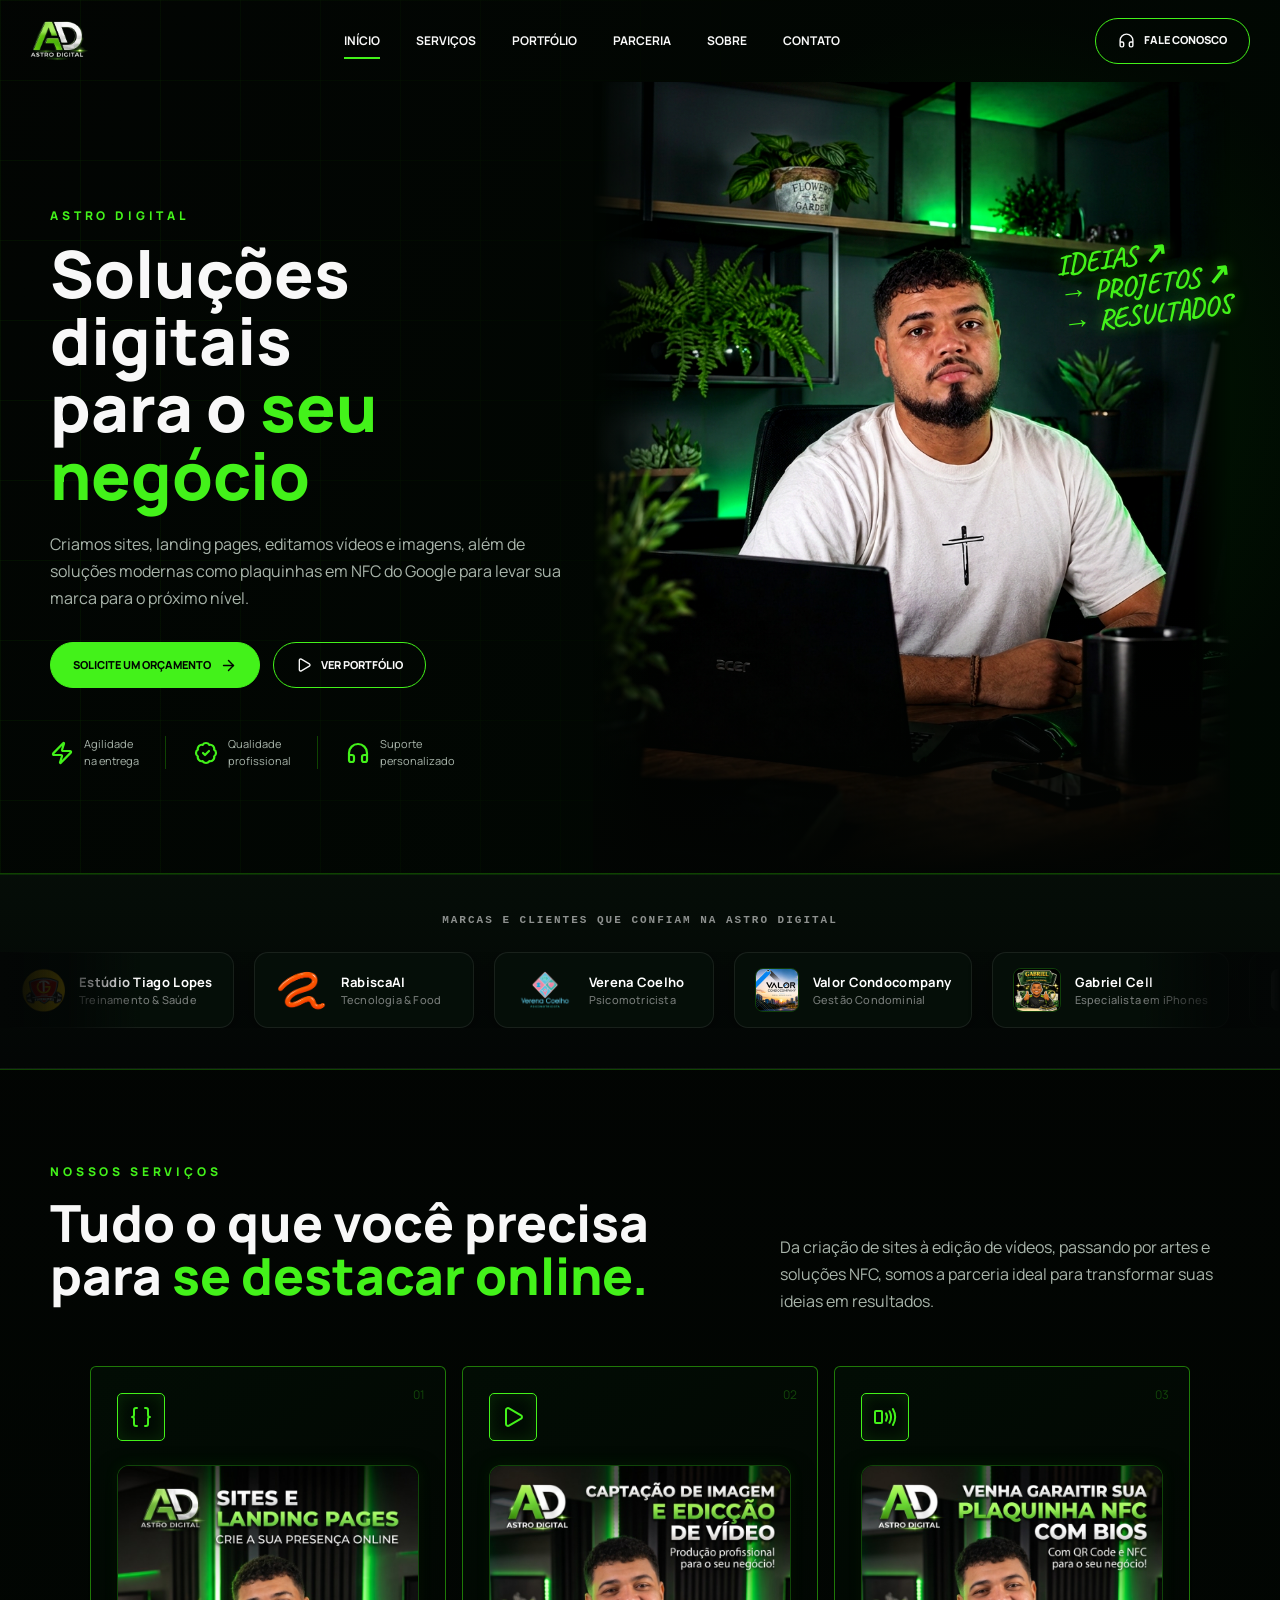
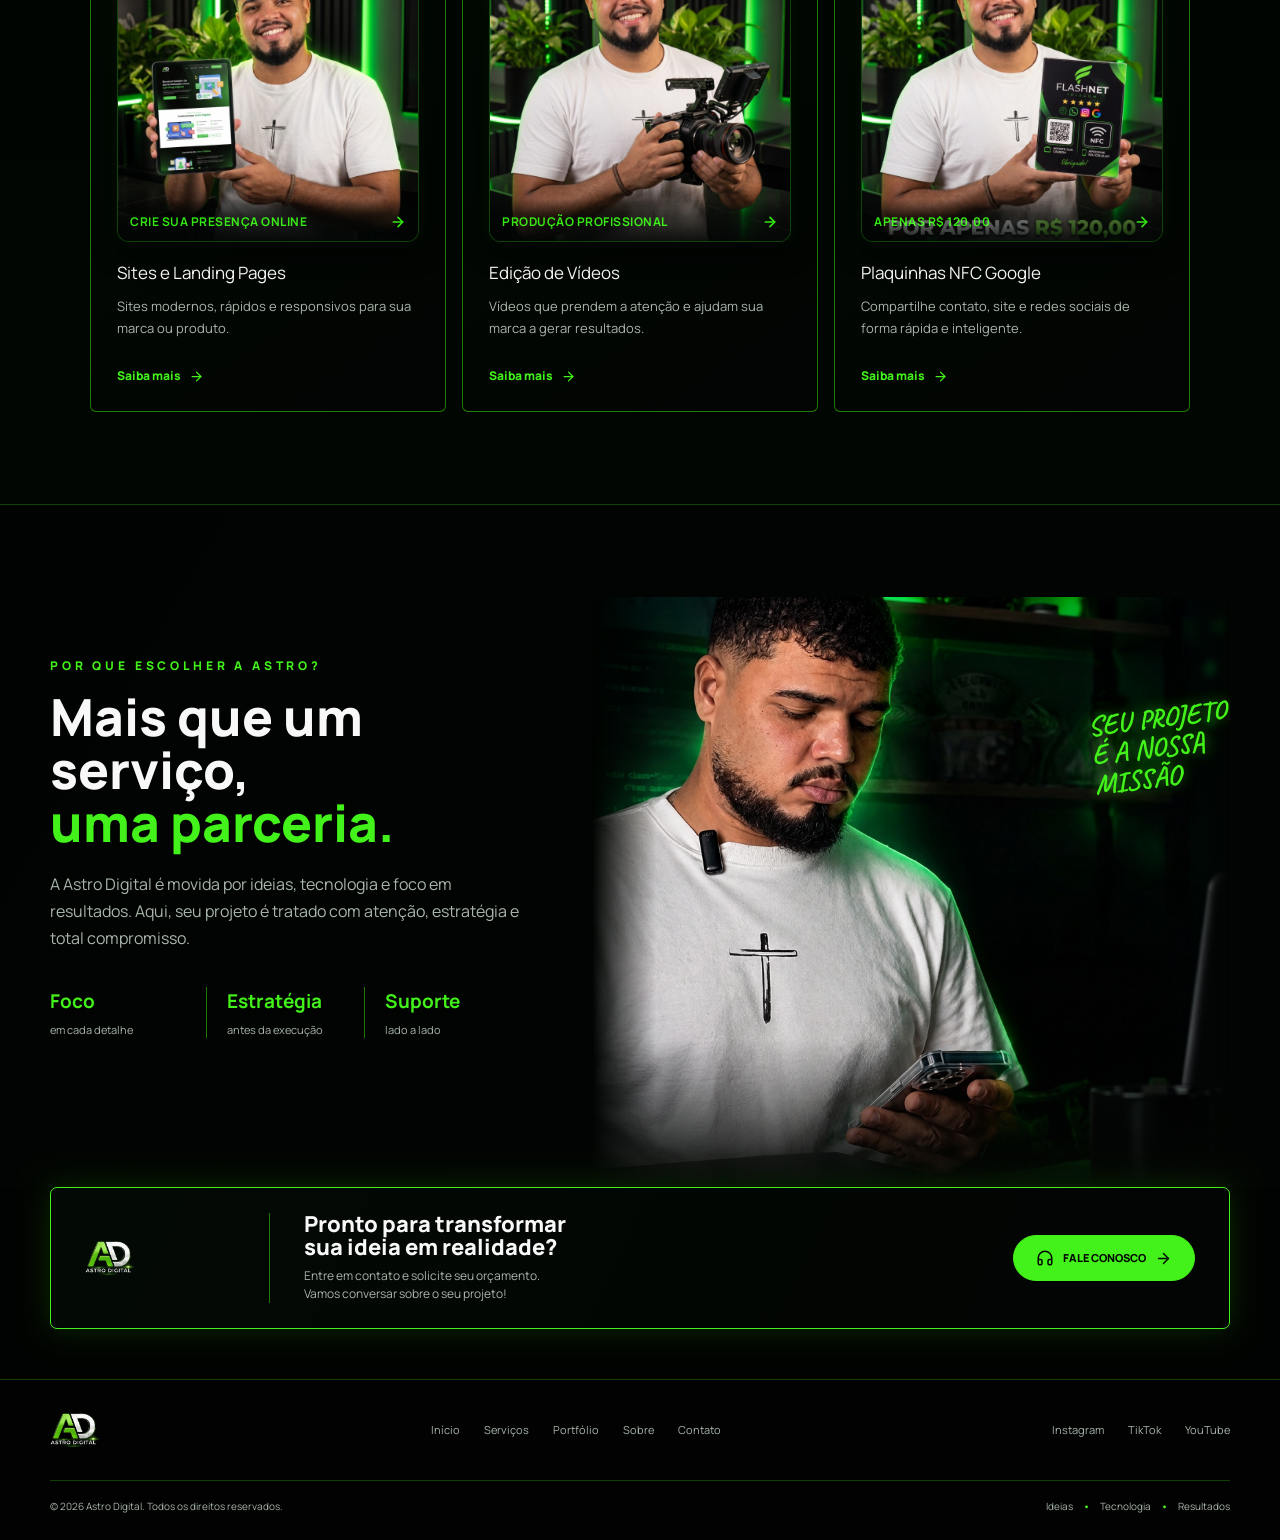
==== commit c194d556: "feat(carousel): adiciona clientes Surflivre, Natália Duarte e arte oficial Valor Condocompany" ====
--- a/index.html
+++ b/index.html
@@ -484,7 +484,7 @@
           <img src="assets/cliente-tiago-lopes.png" alt="Estúdio Tiago Lopes" class="client-logo-img" loading="lazy">
           <div class="client-info">
             <strong class="client-name">Estúdio Tiago Lopes</strong>
-            <span class="client-sub">Treinamento & Saúde</span>
+            <span class="client-sub">Treinamento &amp; Saúde</span>
           </div>
         </div>
 
@@ -492,7 +492,7 @@
           <img src="assets/cliente-rabiscaai.png" alt="RabiscaAI" class="client-logo-img" loading="lazy">
           <div class="client-info">
             <strong class="client-name">RabiscaAI</strong>
-            <span class="client-sub">Tecnologia & Food</span>
+            <span class="client-sub">Tecnologia &amp; Food</span>
           </div>
         </div>
 
@@ -505,7 +505,7 @@
         </div>
 
         <div class="client-logo-card">
-          <img src="assets/cliente-valor-condocompany.png" alt="Valor Condocompany" class="client-logo-img client-logo-invert" loading="lazy">
+          <img src="assets/cliente-valor-square.jpg" alt="Valor Condocompany" class="client-logo-img client-logo-rounded" loading="lazy">
           <div class="client-info">
             <strong class="client-name">Valor Condocompany</strong>
             <span class="client-sub">Gestão Condominial</span>
@@ -521,12 +521,18 @@
         </div>
 
         <div class="client-logo-card">
-          <div class="client-logo-placeholder-icon">
-            <svg xmlns="http://www.w3.org/2000/svg" width="22" height="22" viewBox="0 0 24 24" fill="none" stroke="#39FF14" stroke-width="2" stroke-linecap="round" stroke-linejoin="round"><path d="M5 12.55a11 11 0 0 1 14.08 0"></path><path d="M1.42 9a16 16 0 0 1 21.16 0"></path><path d="M8.53 16.11a6 6 0 0 1 6.95 0"></path><line x1="12" y1="20" x2="12.01" y2="20"></line></svg>
-          </div>
-          <div class="client-info">
-            <strong class="client-name">FlashNet Telecom</strong>
-            <span class="client-sub">Provedor & Internet</span>
+          <img src="assets/cliente-surflivre.jpg" alt="Surflivre" class="client-logo-img client-logo-rounded" loading="lazy">
+          <div class="client-info">
+            <strong class="client-name">Surflivre</strong>
+            <span class="client-sub">Surf &amp; Lifestyle</span>
+          </div>
+        </div>
+
+        <div class="client-logo-card">
+          <img src="assets/cliente-natalia-duarte.jpg" alt="Natália Duarte" class="client-logo-img client-logo-rounded" loading="lazy">
+          <div class="client-info">
+            <strong class="client-name">Natália Duarte</strong>
+            <span class="client-sub">Confeitaria Artesanal</span>
           </div>
         </div>
 
@@ -539,16 +545,6 @@
             <span class="client-sub">Produção de Vídeo</span>
           </div>
         </div>
-
-        <div class="client-logo-card">
-          <div class="client-logo-placeholder-icon">
-            <svg xmlns="http://www.w3.org/2000/svg" width="22" height="22" viewBox="0 0 24 24" fill="none" stroke="#39FF14" stroke-width="2" stroke-linecap="round" stroke-linejoin="round"><polyline points="22 7 13.5 15.5 8.5 10.5 2 17"></polyline><polyline points="16 7 22 7 22 13"></polyline></svg>
-          </div>
-          <div class="client-info">
-            <strong class="client-name">Duarte Tráfego</strong>
-            <span class="client-sub">Tráfego Pago</span>
-          </div>
-        </div>
       </div>
 
       <!-- Grupo 2 (Duplicado para loop infinito contínuo) -->
@@ -557,7 +553,7 @@
           <img src="assets/cliente-tiago-lopes.png" alt="Estúdio Tiago Lopes" class="client-logo-img" loading="lazy">
           <div class="client-info">
             <strong class="client-name">Estúdio Tiago Lopes</strong>
-            <span class="client-sub">Treinamento & Saúde</span>
+            <span class="client-sub">Treinamento &amp; Saúde</span>
           </div>
         </div>
 
@@ -565,7 +561,7 @@
           <img src="assets/cliente-rabiscaai.png" alt="RabiscaAI" class="client-logo-img" loading="lazy">
           <div class="client-info">
             <strong class="client-name">RabiscaAI</strong>
-            <span class="client-sub">Tecnologia & Food</span>
+            <span class="client-sub">Tecnologia &amp; Food</span>
           </div>
         </div>
 
@@ -578,7 +574,7 @@
         </div>
 
         <div class="client-logo-card">
-          <img src="assets/cliente-valor-condocompany.png" alt="Valor Condocompany" class="client-logo-img client-logo-invert" loading="lazy">
+          <img src="assets/cliente-valor-square.jpg" alt="Valor Condocompany" class="client-logo-img client-logo-rounded" loading="lazy">
           <div class="client-info">
             <strong class="client-name">Valor Condocompany</strong>
             <span class="client-sub">Gestão Condominial</span>
@@ -594,12 +590,18 @@
         </div>
 
         <div class="client-logo-card">
-          <div class="client-logo-placeholder-icon">
-            <svg xmlns="http://www.w3.org/2000/svg" width="22" height="22" viewBox="0 0 24 24" fill="none" stroke="#39FF14" stroke-width="2" stroke-linecap="round" stroke-linejoin="round"><path d="M5 12.55a11 11 0 0 1 14.08 0"></path><path d="M1.42 9a16 16 0 0 1 21.16 0"></path><path d="M8.53 16.11a6 6 0 0 1 6.95 0"></path><line x1="12" y1="20" x2="12.01" y2="20"></line></svg>
-          </div>
-          <div class="client-info">
-            <strong class="client-name">FlashNet Telecom</strong>
-            <span class="client-sub">Provedor & Internet</span>
+          <img src="assets/cliente-surflivre.jpg" alt="Surflivre" class="client-logo-img client-logo-rounded" loading="lazy">
+          <div class="client-info">
+            <strong class="client-name">Surflivre</strong>
+            <span class="client-sub">Surf &amp; Lifestyle</span>
+          </div>
+        </div>
+
+        <div class="client-logo-card">
+          <img src="assets/cliente-natalia-duarte.jpg" alt="Natália Duarte" class="client-logo-img client-logo-rounded" loading="lazy">
+          <div class="client-info">
+            <strong class="client-name">Natália Duarte</strong>
+            <span class="client-sub">Confeitaria Artesanal</span>
           </div>
         </div>
 
@@ -610,16 +612,6 @@
           <div class="client-info">
             <strong class="client-name">LT Audiovisual</strong>
             <span class="client-sub">Produção de Vídeo</span>
-          </div>
-        </div>
-
-        <div class="client-logo-card">
-          <div class="client-logo-placeholder-icon">
-            <svg xmlns="http://www.w3.org/2000/svg" width="22" height="22" viewBox="0 0 24 24" fill="none" stroke="#39FF14" stroke-width="2" stroke-linecap="round" stroke-linejoin="round"><polyline points="22 7 13.5 15.5 8.5 10.5 2 17"></polyline><polyline points="16 7 22 7 22 13"></polyline></svg>
-          </div>
-          <div class="client-info">
-            <strong class="client-name">Duarte Tráfego</strong>
-            <span class="client-sub">Tráfego Pago</span>
           </div>
         </div>
       </div>
